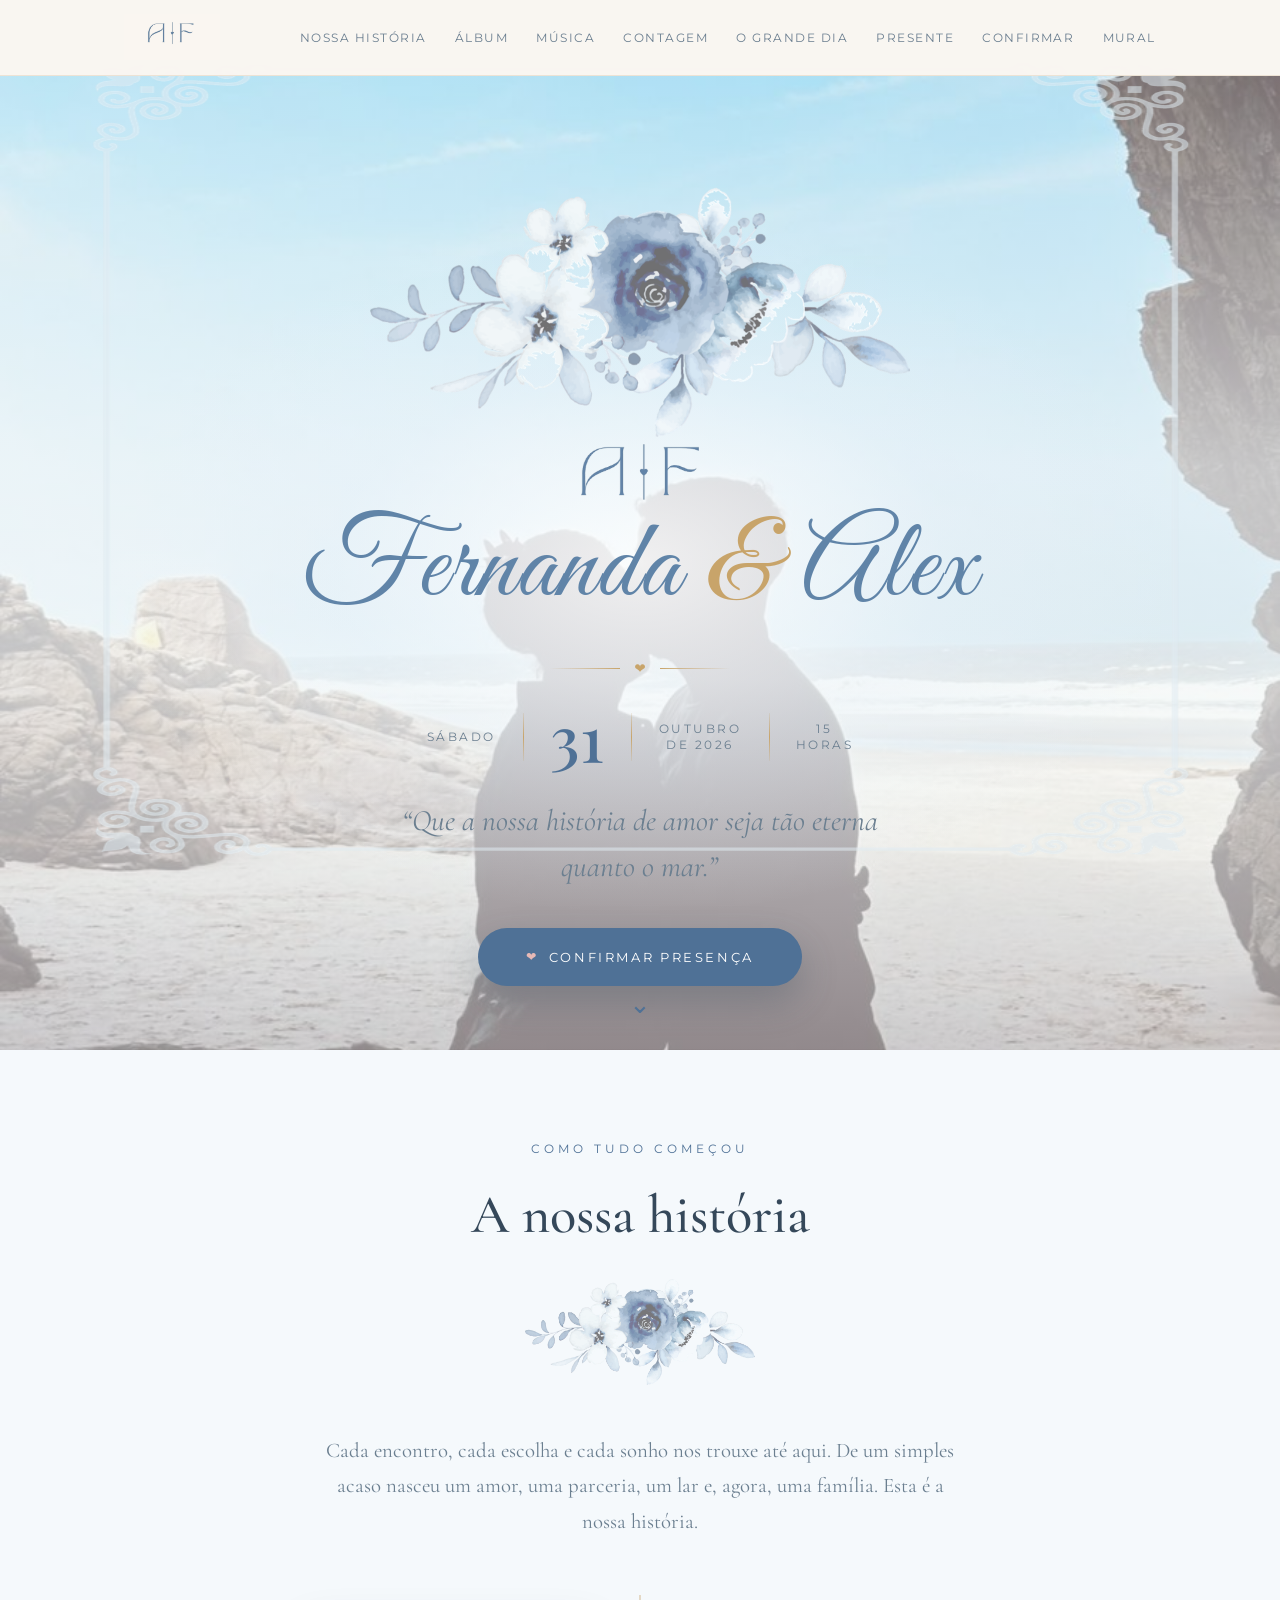
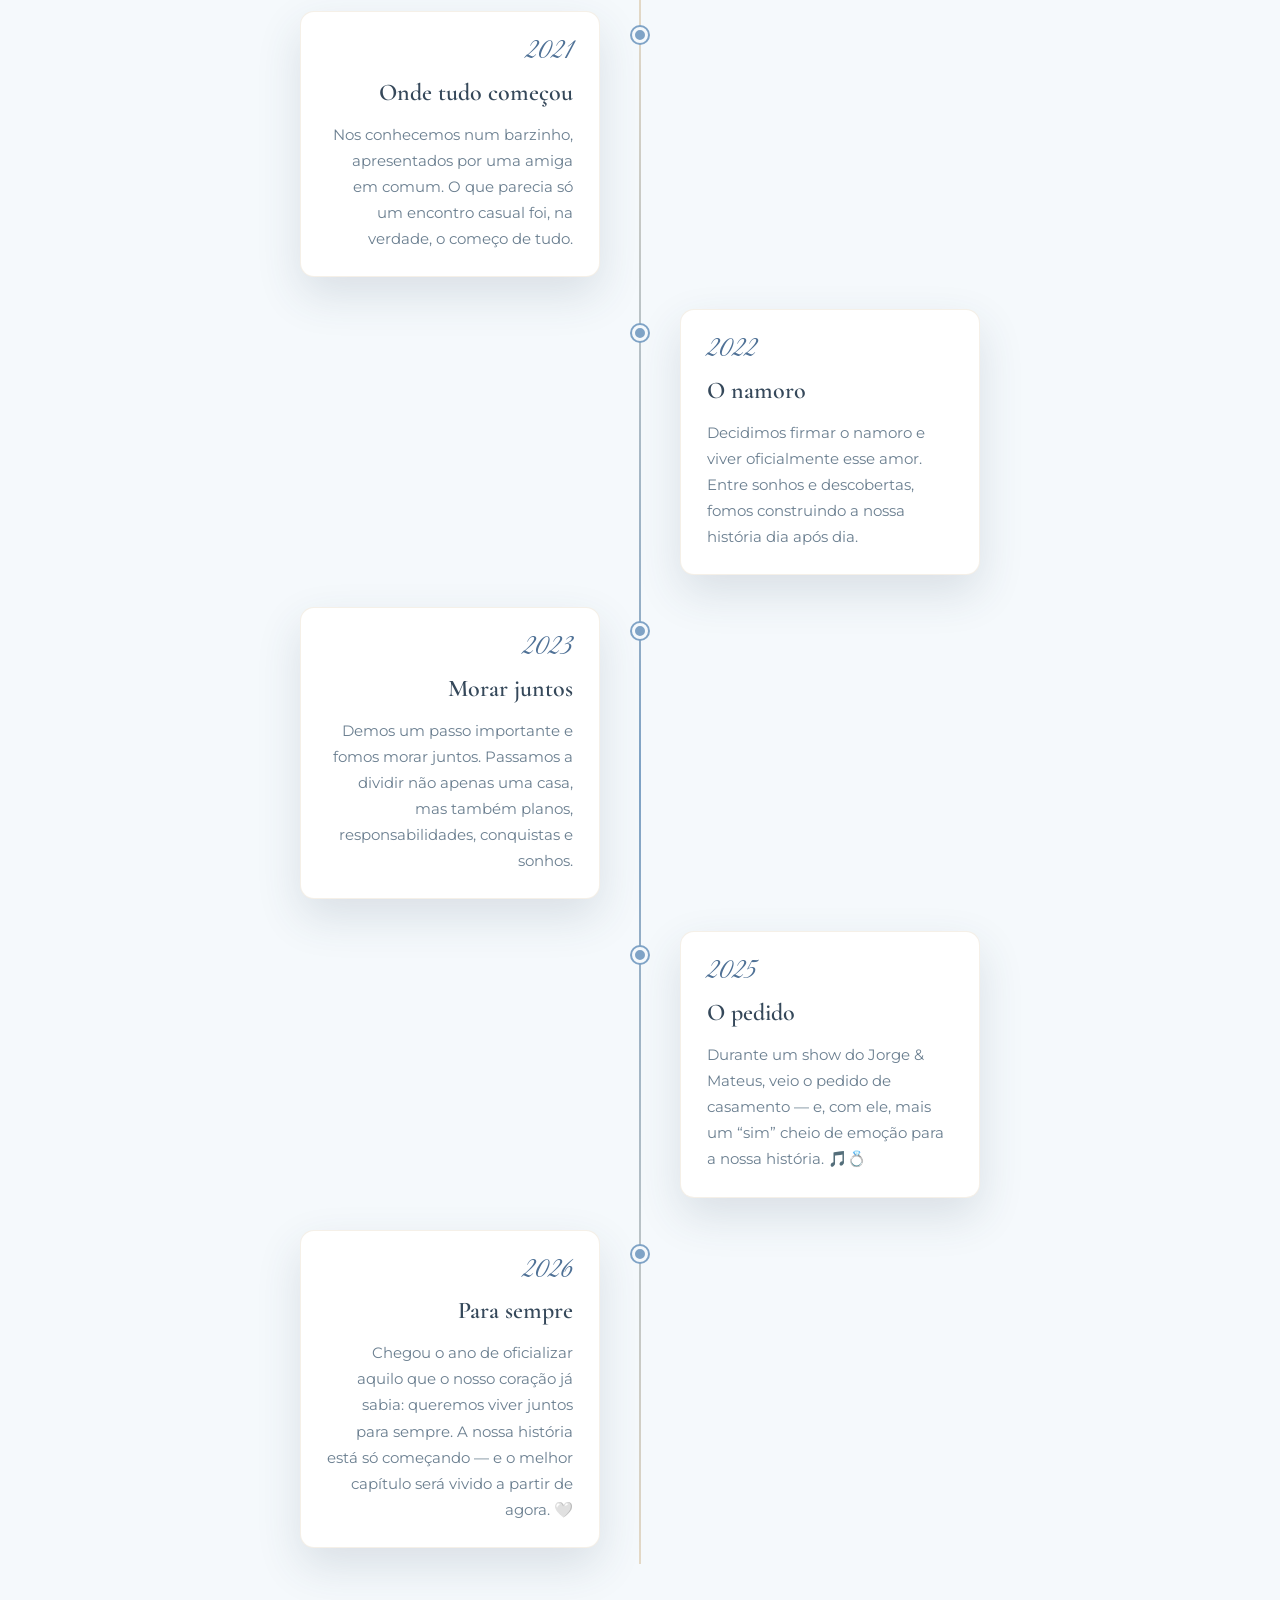
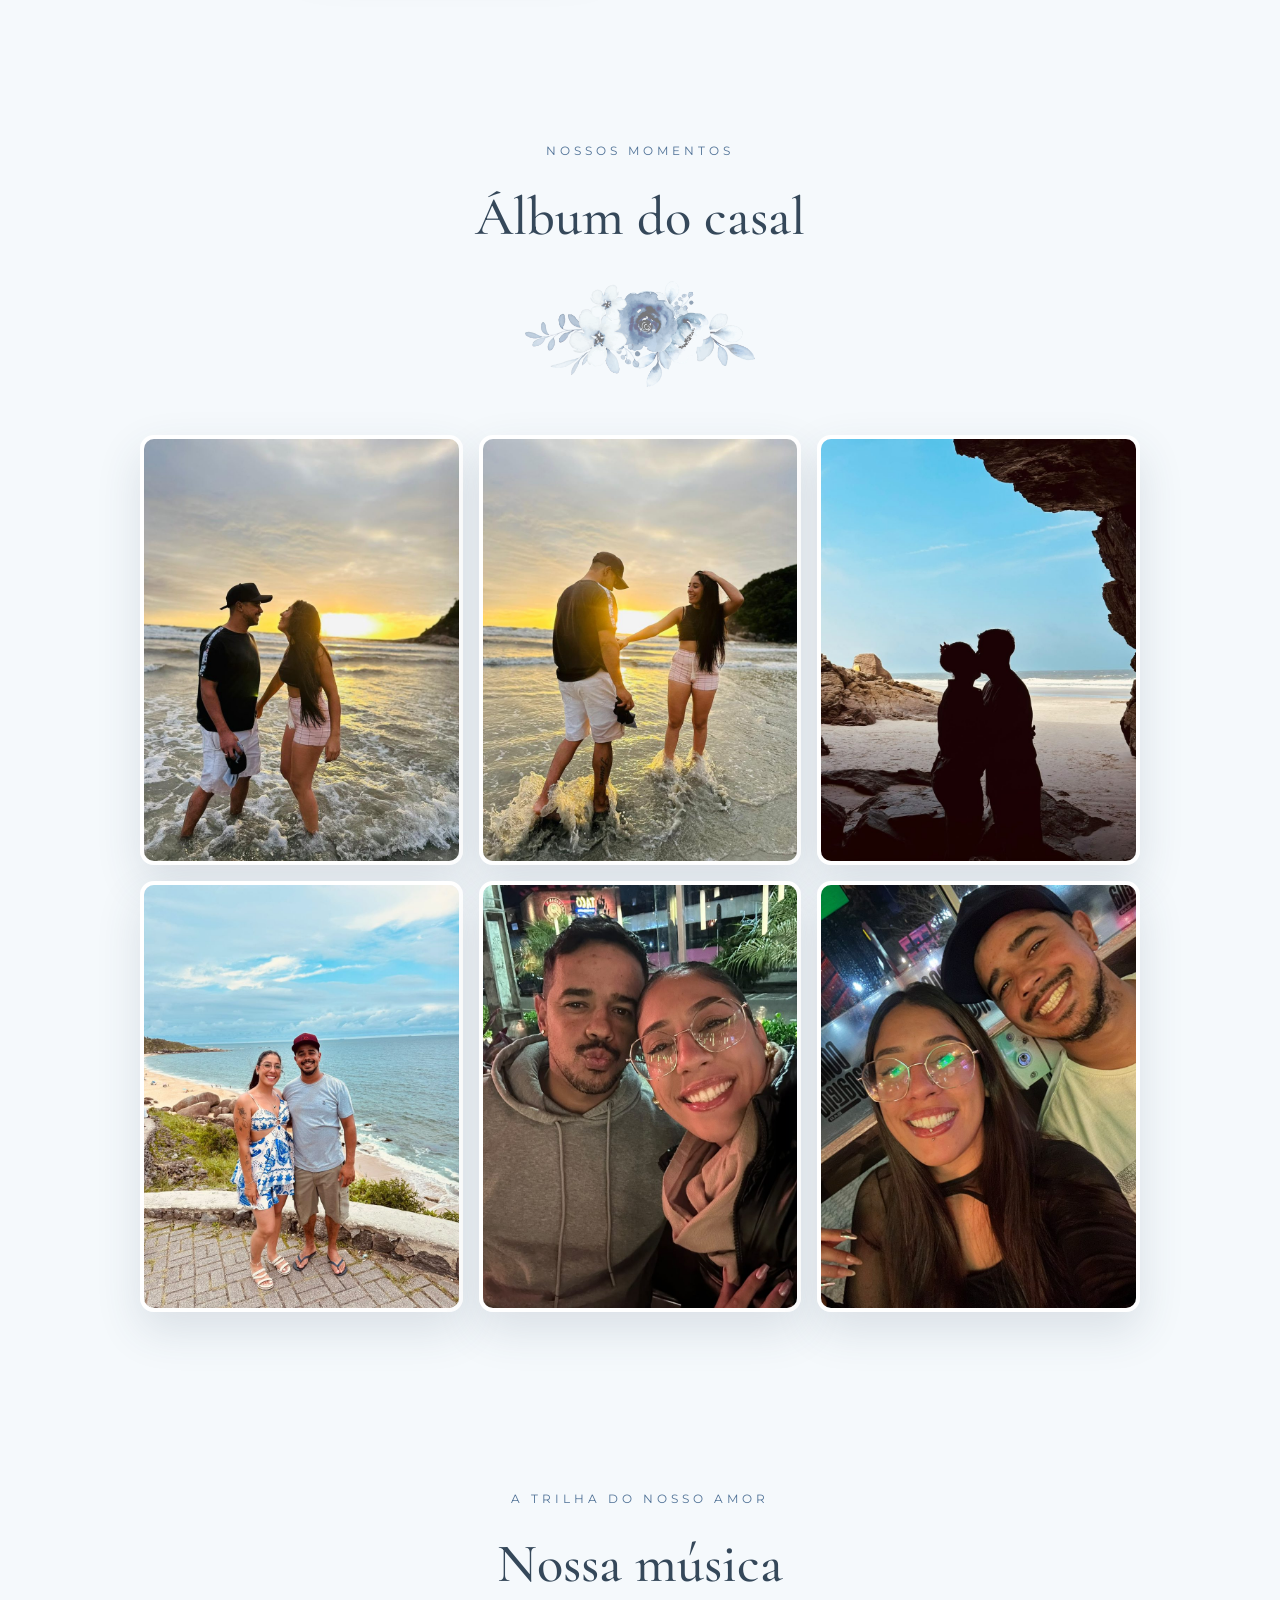
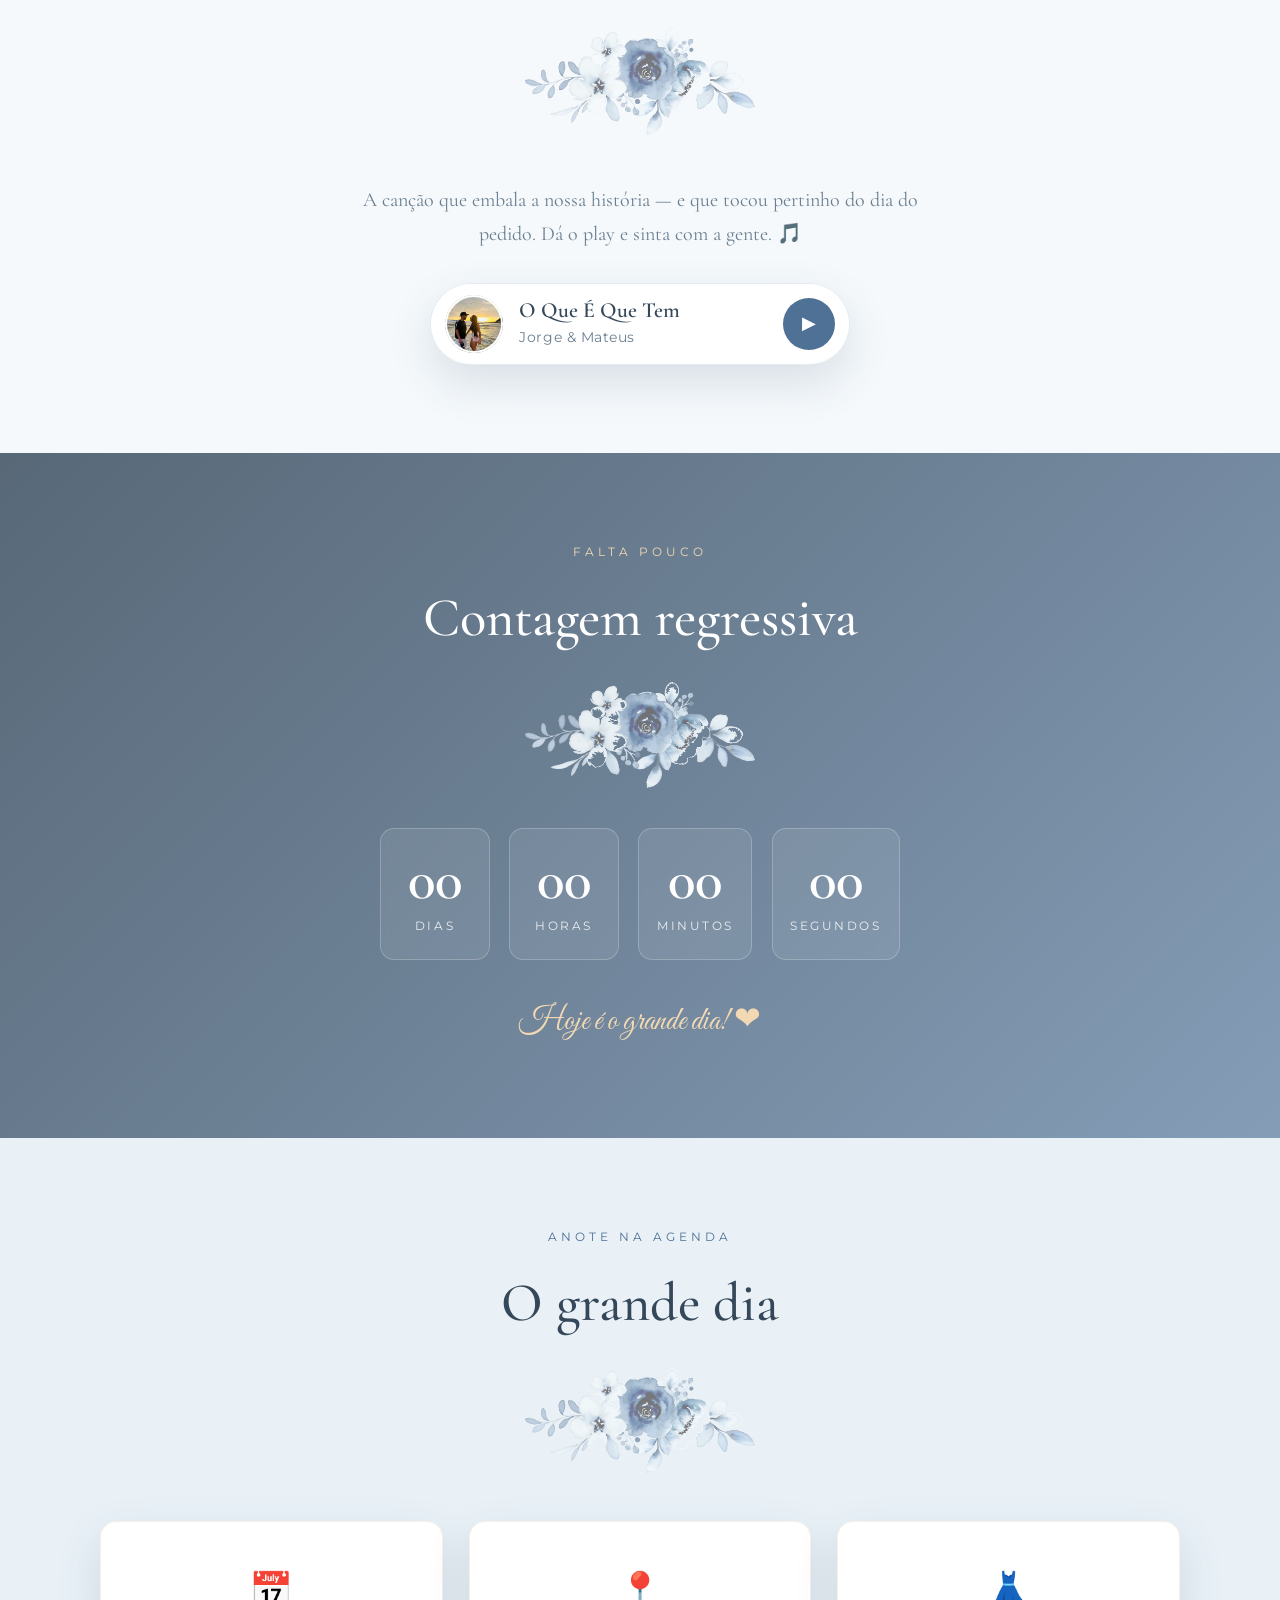
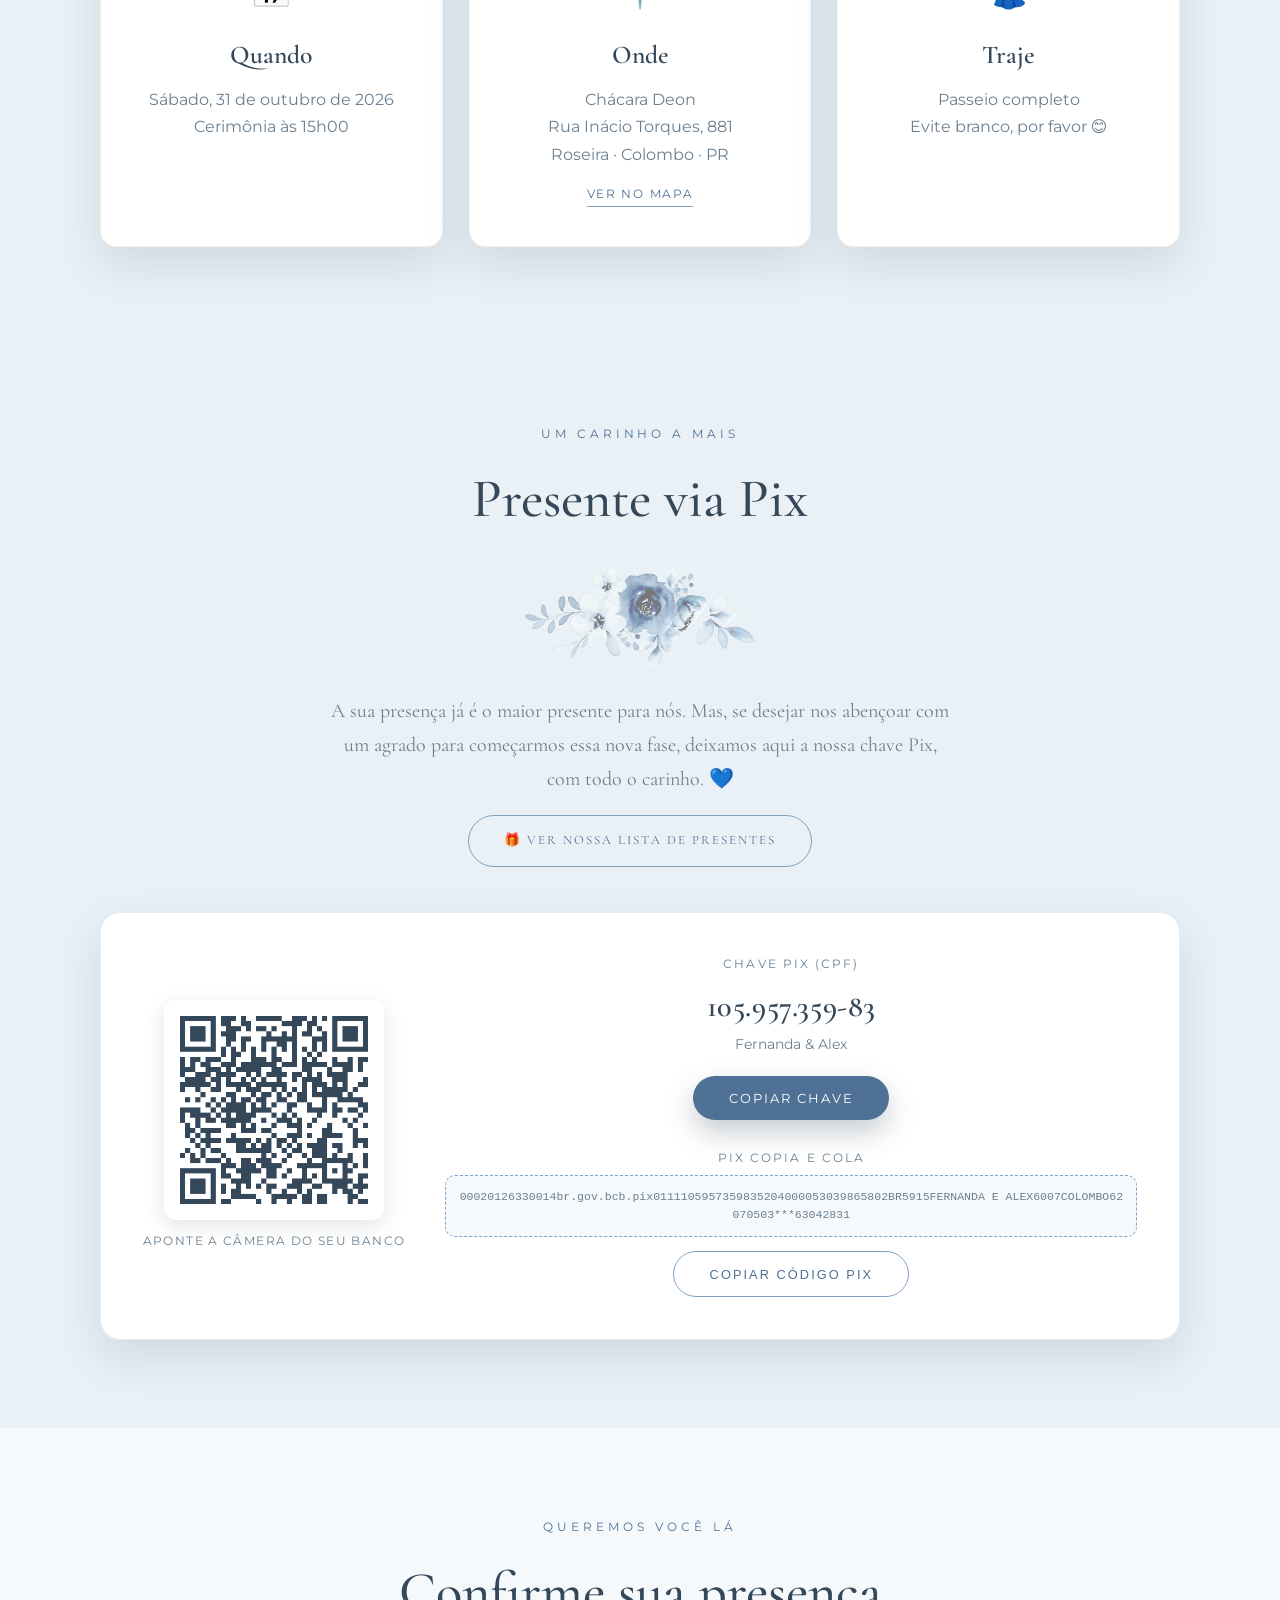
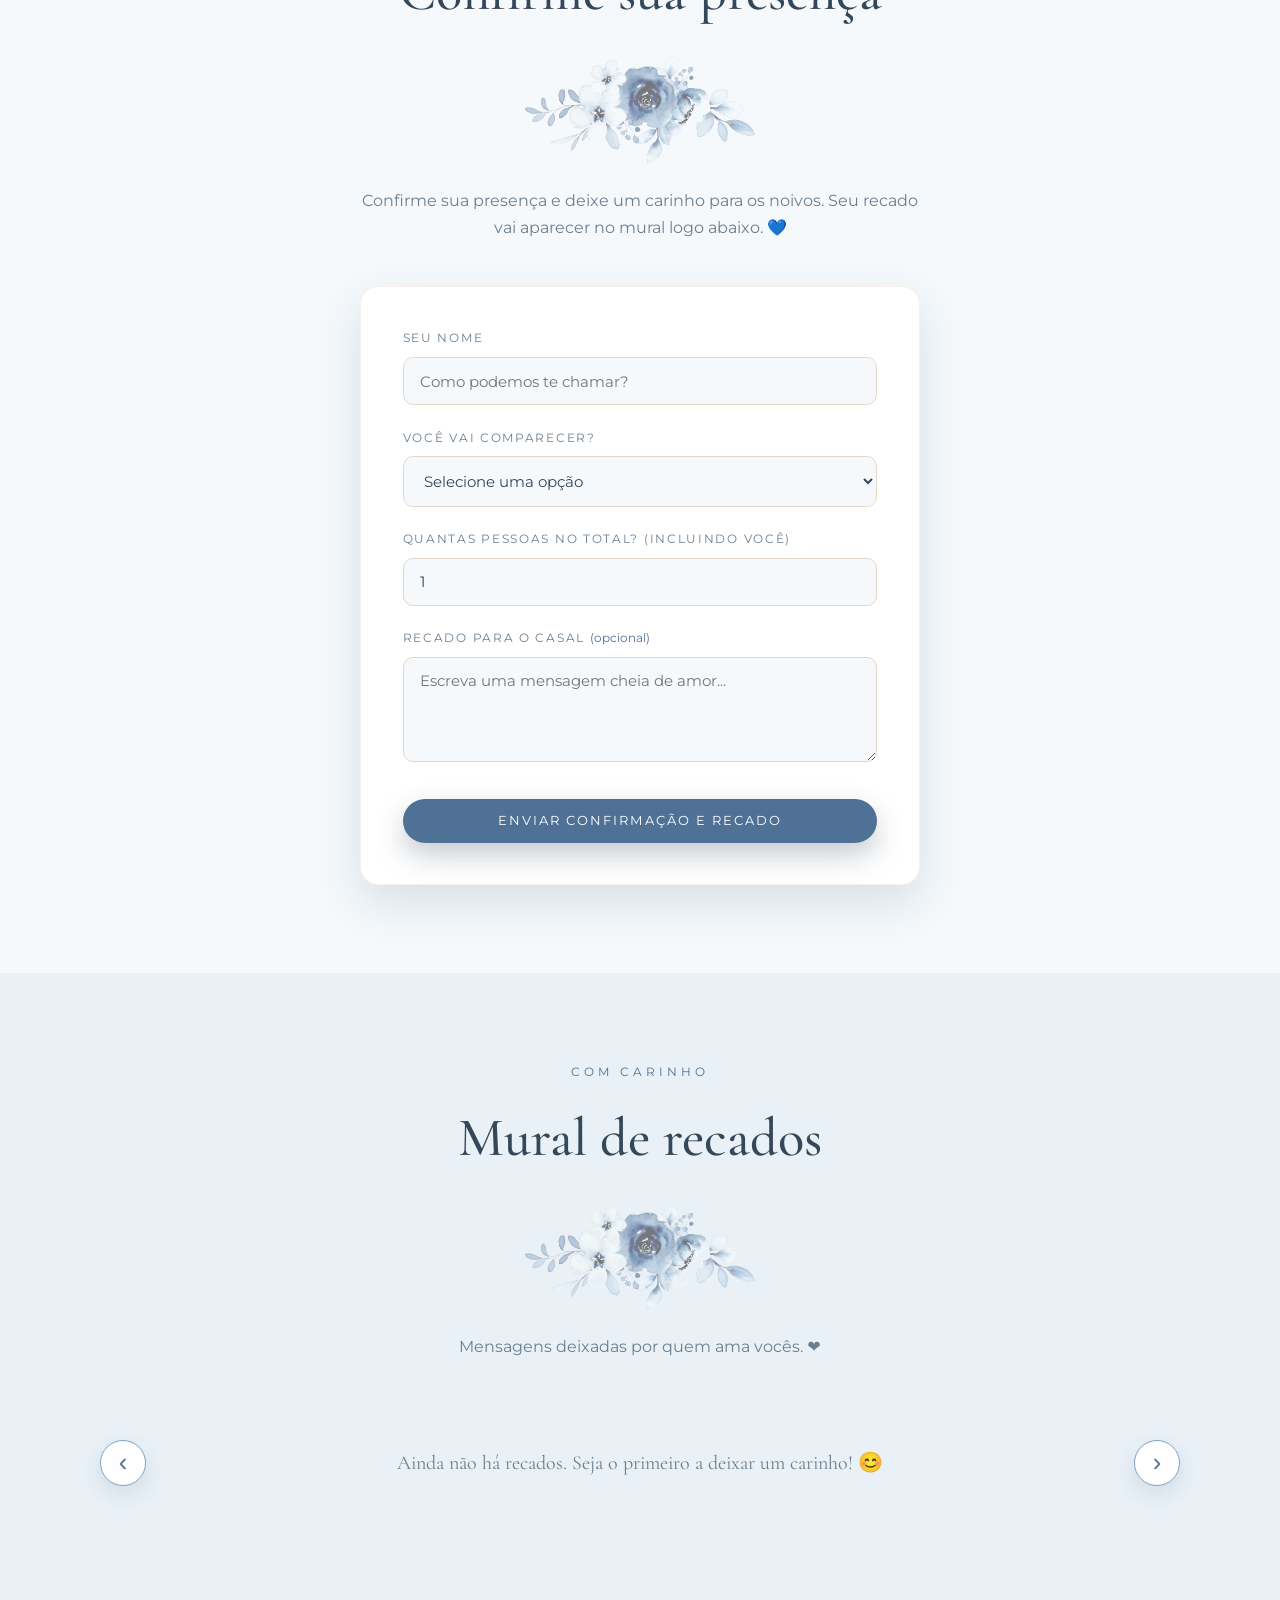
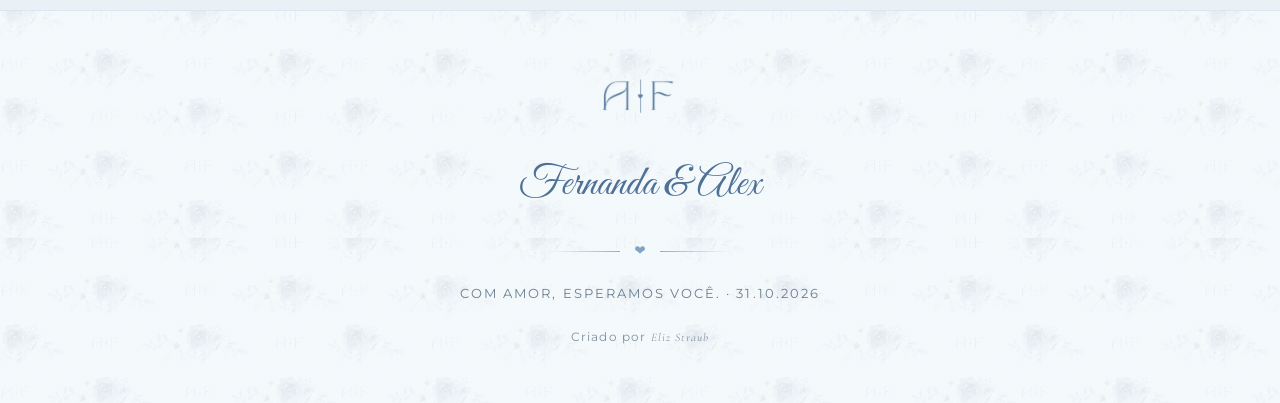
==== index.html @ b56cd558 "Corrige player de musica: YouTube em tamanho real coberto pela capa - Player 1x1 escondido impedia a" ====
<!DOCTYPE html>
<html lang="pt-BR">
<head>
  <meta charset="UTF-8" />
  <meta name="viewport" content="width=device-width, initial-scale=1.0" />
  <title>Fernanda &amp; Alex &middot; Nosso Casamento</title>
  <meta name="description" content="Site do casamento de Fernanda e Alex. História do casal, contagem regressiva e todas as informações para os nossos convidados." />

  <!-- Open Graph (pré-visualização em WhatsApp, Facebook, etc.) -->
  <meta property="og:type" content="website" />
  <meta property="og:site_name" content="Fernanda &amp; Alex" />
  <meta property="og:title" content="Fernanda &amp; Alex · Nosso Casamento" />
  <meta property="og:description" content="Sábado, 31 de outubro de 2026, às 15h. Confirme sua presença e deixe seu recado!" />
  <meta property="og:image" content="https://casamentos-com.vercel.app/og-image.jpg" />
  <meta property="og:image:width" content="1200" />
  <meta property="og:image:height" content="630" />
  <meta property="og:url" content="https://casamentos-com.vercel.app/" />
  <meta property="og:locale" content="pt_BR" />
  <meta name="twitter:card" content="summary_large_image" />
  <meta name="twitter:title" content="Fernanda &amp; Alex · Nosso Casamento" />
  <meta name="twitter:description" content="Sábado, 31 de outubro de 2026, às 15h. Confirme sua presença e deixe seu recado!" />
  <meta name="twitter:image" content="https://casamentos-com.vercel.app/og-image.jpg" />

  <link rel="preconnect" href="https://fonts.googleapis.com" />
  <link rel="preconnect" href="https://fonts.gstatic.com" crossorigin />
  <link href="https://fonts.googleapis.com/css2?family=Cormorant+Garamond:ital,wght@0,400;0,500;0,600;1,400&family=Playfair+Display:ital,wght@0,400;0,500;0,600;1,400;1,500&family=Great+Vibes&family=Montserrat:wght@300;400;500;600&display=swap" rel="stylesheet" />
  <link rel="stylesheet" href="styles.css" />
</head>
<body>

  <div class="page-frame" aria-hidden="true"></div>

  <!-- ===== NAV ===== -->
  <header class="nav" id="topo">
    <div class="nav__inner">
      <a href="#topo" class="nav__brand" aria-label="Início">
        <img src="Convite para casamento aquarelado e elegante azul (1).jpg" alt="Monograma A &amp; F" class="nav__monogram" />
      </a>
      <button class="nav__toggle" id="nav-toggle" aria-label="Abrir menu" aria-expanded="false" aria-controls="nav-links">
        <span class="nav__toggle-text">Menu</span>
        <span class="nav__toggle-icon" aria-hidden="true"></span>
      </button>
      <nav class="nav__links" id="nav-links" aria-label="Navegação principal">
        <a href="#historia">Nossa História</a>
        <a href="#galeria">Álbum</a>
        <a href="#musica">Música</a>
        <a href="#contagem">Contagem</a>
        <a href="#detalhes">O Grande Dia</a>
        <a href="#presente">Presente</a>
        <a href="#recado">Confirmar</a>
        <a href="#mural">Mural</a>
      </nav>
    </div>
  </header>

  <!-- ===== HERO ===== -->
  <section class="hero">
    <img src="ornamento-floral.png" alt="" class="hero__floral-bg" aria-hidden="true" />
    <div class="hero__content">
      <img src="monograma-af.png" alt="Monograma A &amp; F" class="hero__monogram" />
      <h1 class="hero__names">Fernanda <span class="amp">&amp;</span> Alex</h1>

      <div class="hero__divider" aria-hidden="true">
        <span></span>&#10084;<span></span>
      </div>

      <div class="hero__date">
        <div class="hero__date-col">
          <span class="hero__date-label">Sábado</span>
        </div>
        <div class="hero__date-col">
          <span class="hero__date-day">31</span>
        </div>
        <div class="hero__date-col">
          <span class="hero__date-label">Outubro<br />de 2026</span>
        </div>
        <div class="hero__date-col">
          <span class="hero__date-label">15<br />horas</span>
        </div>
      </div>

      <p class="hero__quote">&ldquo;Que a nossa história de amor seja tão eterna quanto o mar.&rdquo;</p>

      <a href="#recado" class="btn btn--dark btn--heart">
        <span class="btn__heart" aria-hidden="true">&#10084;</span> Confirmar presença
      </a>
    </div>
    <a href="#historia" class="hero__scroll" aria-label="Rolar para baixo">&#8964;</a>
  </section>

  <!-- ===== HISTÓRIA ===== -->
  <section class="section story" id="historia">
    <div class="section__head">
      <p class="eyebrow">Como tudo começou</p>
      <h2 class="section__title">A nossa história</h2>
      <img src="ornamento-floral.png" alt="" class="ornament" />
    </div>

    <div class="story__intro">
      <p>
        Cada encontro, cada escolha e cada sonho nos trouxe até aqui. De um simples acaso
        nasceu um amor, uma parceria, um lar e, agora, uma família. Esta é a nossa história.
      </p>
    </div>

    <div class="timeline">
      <div class="timeline__item">
        <div class="timeline__dot" aria-hidden="true"></div>
        <div class="timeline__card">
          <span class="timeline__year">2021</span>
          <h3>Onde tudo começou</h3>
          <p>
            Nos conhecemos num barzinho, apresentados por uma amiga em comum. O que parecia
            só um encontro casual foi, na verdade, o começo de tudo.
          </p>
        </div>
      </div>

      <div class="timeline__item">
        <div class="timeline__dot" aria-hidden="true"></div>
        <div class="timeline__card">
          <span class="timeline__year">2022</span>
          <h3>O namoro</h3>
          <p>
            Decidimos firmar o namoro e viver oficialmente esse amor. Entre sonhos e
            descobertas, fomos construindo a nossa história dia após dia.
          </p>
        </div>
      </div>

      <div class="timeline__item">
        <div class="timeline__dot" aria-hidden="true"></div>
        <div class="timeline__card">
          <span class="timeline__year">2023</span>
          <h3>Morar juntos</h3>
          <p>
            Demos um passo importante e fomos morar juntos. Passamos a dividir não apenas uma
            casa, mas também planos, responsabilidades, conquistas e sonhos.
          </p>
        </div>
      </div>

      <div class="timeline__item">
        <div class="timeline__dot" aria-hidden="true"></div>
        <div class="timeline__card">
          <span class="timeline__year">2025</span>
          <h3>O pedido</h3>
          <p>
            Durante um show do Jorge &amp; Mateus, veio o pedido de casamento &mdash; e, com
            ele, mais um &ldquo;sim&rdquo; cheio de emoção para a nossa história. &#127925;&#128141;
          </p>
        </div>
      </div>

      <div class="timeline__item">
        <div class="timeline__dot" aria-hidden="true"></div>
        <div class="timeline__card">
          <span class="timeline__year">2026</span>
          <h3>Para sempre</h3>
          <p>
            Chegou o ano de oficializar aquilo que o nosso coração já sabia: queremos viver
            juntos para sempre. A nossa história está só começando &mdash; e o melhor
            capítulo será vivido a partir de agora. &#129293;
          </p>
        </div>
      </div>
    </div>
  </section>

  <!-- ===== GALERIA DO CASAL ===== -->
  <section class="section galeria" id="galeria">
    <div class="section__head">
      <p class="eyebrow">Nossos momentos</p>
      <h2 class="section__title">Álbum do casal</h2>
      <img src="ornamento-floral.png" alt="" class="ornament" />
    </div>
    <div class="galeria__grid">
      <button class="galeria__item" type="button"><img src="foto-1.jpg" alt="Fernanda e Alex na praia" loading="lazy" /></button>
      <button class="galeria__item" type="button"><img src="foto-2.jpg" alt="Fernanda e Alex de mãos dadas" loading="lazy" /></button>
      <button class="galeria__item" type="button"><img src="foto-3.jpg" alt="Fernanda e Alex ao pôr do sol" loading="lazy" /></button>
      <button class="galeria__item" type="button"><img src="foto-4.jpg" alt="Fernanda e Alex" loading="lazy" /></button>
      <button class="galeria__item" type="button"><img src="foto-5.jpg" alt="Fernanda e Alex" loading="lazy" /></button>
      <button class="galeria__item" type="button"><img src="foto-6.jpg" alt="Fernanda e Alex" loading="lazy" /></button>
    </div>
  </section>

  <!-- ===== NOSSA MÚSICA ===== -->
  <section class="section musica" id="musica">
    <div class="section__head">
      <p class="eyebrow">A trilha do nosso amor</p>
      <h2 class="section__title">Nossa música</h2>
      <img src="ornamento-floral.png" alt="" class="ornament" />
    </div>
    <p class="musica__intro">A canção que embala a nossa história &mdash; e que tocou pertinho do dia do pedido. Dá o play e sinta com a gente. &#127925;</p>
    <div class="player">
      <div class="player__yt" aria-hidden="true"><div id="yt-audio"></div></div>
      <div class="player__face">
        <span class="player__cover" aria-hidden="true"></span>
        <div class="player__info">
          <span class="player__song">O Que É Que Tem</span>
          <span class="player__artist">Jorge &amp; Mateus</span>
        </div>
        <button class="player__btn" id="player-btn" type="button" aria-label="Tocar música">&#9654;</button>
      </div>
    </div>
  </section>

  <!-- ===== CONTAGEM REGRESSIVA ===== -->
  <section class="section countdown" id="contagem">
    <div class="countdown__inner">
      <p class="eyebrow eyebrow--light">Falta pouco</p>
      <h2 class="section__title section__title--light">Contagem regressiva</h2>
      <img src="ornamento-floral.png" alt="" class="ornament" />
      <div class="countdown__grid" id="countdown" role="timer" aria-live="polite">
        <div class="countdown__box"><span class="countdown__num" id="cd-days">00</span><span class="countdown__label">Dias</span></div>
        <div class="countdown__box"><span class="countdown__num" id="cd-hours">00</span><span class="countdown__label">Horas</span></div>
        <div class="countdown__box"><span class="countdown__num" id="cd-mins">00</span><span class="countdown__label">Minutos</span></div>
        <div class="countdown__box"><span class="countdown__num" id="cd-secs">00</span><span class="countdown__label">Segundos</span></div>
      </div>
      <p class="countdown__msg" id="countdown-msg">para dizermos &ldquo;sim&rdquo;</p>
    </div>
  </section>

  <!-- ===== DETALHES DO GRANDE DIA ===== -->
  <section class="section details" id="detalhes">
    <div class="section__head">
      <p class="eyebrow">Anote na agenda</p>
      <h2 class="section__title">O grande dia</h2>
      <img src="ornamento-floral.png" alt="" class="ornament" />
    </div>
    <div class="details__grid">
      <div class="detail-card">
        <div class="detail-card__icon" aria-hidden="true">&#128197;</div>
        <h3>Quando</h3>
        <p>Sábado, 31 de outubro de 2026<br />Cerimônia às 15h00</p>
      </div>
      <div class="detail-card">
        <div class="detail-card__icon" aria-hidden="true">&#128205;</div>
        <h3>Onde</h3>
        <p>Chácara Deon<br />Rua Inácio Torques, 881<br />Roseira &middot; Colombo &middot; PR</p>
        <a class="detail-card__link" href="https://www.google.com/maps/search/?api=1&amp;query=Chácara+Deon+Rua+Inácio+Torques+881+Roseira+Colombo+PR" target="_blank" rel="noopener">Ver no mapa</a>
      </div>
      <div class="detail-card">
        <div class="detail-card__icon" aria-hidden="true">&#128087;</div>
        <h3>Traje</h3>
        <p>Passeio completo<br />Evite branco, por favor &#128522;</p>
      </div>
    </div>
  </section>

  <!-- ===== PRESENTE VIA PIX ===== -->
  <section class="section gift" id="presente">
    <div class="section__head">
      <p class="eyebrow">Um carinho a mais</p>
      <h2 class="section__title">Presente via Pix</h2>
      <img src="ornamento-floral.png" alt="" class="ornament" />
    </div>
    <div class="gift__intro">
      <p>
        A sua presença já é o maior presente para nós. Mas, se desejar nos abençoar com
        um agrado para começarmos essa nova fase, deixamos aqui a nossa chave Pix, com todo
        o carinho. &#128153;
      </p>
      <p style="margin-top:1.2rem;">
        <a href="presentes.html" class="btn btn--ghost">&#127873; Ver nossa lista de presentes</a>
      </p>
    </div>

    <div class="gift__card">
      <div class="gift__qr" id="pix-qr">
        <img src="pix-qrcode.png" alt="QR Code Pix para presentear Fernanda e Alex" width="220" height="220" />
        <span class="gift__qr-hint">Aponte a câmera do seu banco</span>
      </div>

      <div class="gift__info">
        <span class="gift__label">Chave Pix (CPF)</span>
        <p class="gift__key" id="pix-key" data-key="10595735983">105.957.359-83</p>
        <span class="gift__holder">Fernanda &amp; Alex</span>

        <button type="button" class="btn btn--dark" id="pix-copy-key">Copiar chave</button>

        <div class="gift__copiacola">
          <span class="gift__label">Pix Copia e Cola</span>
          <code class="gift__code" id="pix-brcode">00020126330014br.gov.bcb.pix0111105957359835204000053039865802BR5915FERNANDA E ALEX6007COLOMBO62070503***63042831</code>
          <button type="button" class="btn btn--ghost" id="pix-copy-brcode">Copiar código Pix</button>
        </div>

        <p class="gift__feedback" id="pix-feedback" hidden></p>
      </div>
    </div>
  </section>

  <!-- ===== RECADO / RSVP ===== -->
  <section class="section rsvp" id="recado">
    <div class="section__head">
      <p class="eyebrow">Queremos você lá</p>
      <h2 class="section__title">Confirme sua presença</h2>
      <img src="ornamento-floral.png" alt="" class="ornament" />
    </div>
    <div class="rsvp__intro">
      <p>Confirme sua presença e deixe um carinho para os noivos. Seu recado vai aparecer no mural logo abaixo. &#128153;</p>
    </div>

    <form class="rsvp__form" id="rsvp-form" novalidate>
      <div class="field">
        <label for="nome">Seu nome</label>
        <input type="text" id="nome" name="nome" placeholder="Como podemos te chamar?" required />
      </div>
      <div class="field">
        <label for="presenca">Você vai comparecer?</label>
        <select id="presenca" name="presenca" required>
          <option value="" disabled selected>Selecione uma opção</option>
          <option value="sim">Com certeza estarei lá! &#127881;</option>
          <option value="talvez">Ainda não sei</option>
          <option value="nao">Infelizmente não poderei ir</option>
        </select>
      </div>
      <div class="field">
        <label for="acompanhantes">Quantas pessoas no total? (incluindo você)</label>
        <input type="number" id="acompanhantes" name="acompanhantes" min="1" max="20" value="1" />
      </div>
      <div class="field">
        <label for="mensagem">Recado para o casal <span class="field__hint">(opcional)</span></label>
        <textarea id="mensagem" name="mensagem" rows="4" placeholder="Escreva uma mensagem cheia de amor..."></textarea>
      </div>
      <button type="submit" class="btn btn--dark">Enviar confirmação e recado</button>
      <p class="rsvp__feedback" id="rsvp-feedback" hidden></p>
    </form>
  </section>

  <!-- ===== MURAL DE RECADOS ===== -->
  <section class="section mural" id="mural">
    <div class="section__head">
      <p class="eyebrow">Com carinho</p>
      <h2 class="section__title">Mural de recados</h2>
      <img src="ornamento-floral.png" alt="" class="ornament" />
    </div>
    <div class="rsvp__intro">
      <p>Mensagens deixadas por quem ama vocês. &#10084;</p>
    </div>

    <div class="mural__carousel">
      <button type="button" class="mural__arrow mural__arrow--prev" id="mural-prev" aria-label="Recado anterior">&#8249;</button>
      <div class="mural__track" id="mural-grid" aria-live="polite">
        <p class="mural__empty">Ainda não há recados. Seja o primeiro a deixar um carinho! &#128522;</p>
      </div>
      <button type="button" class="mural__arrow mural__arrow--next" id="mural-next" aria-label="Próximo recado">&#8250;</button>
    </div>
  </section>

  <!-- ===== FOOTER ===== -->
  <footer class="footer">
    <img src="Convite para casamento aquarelado e elegante azul (1).jpg" alt="Monograma A &amp; F" class="footer__monogram" />
    <p class="footer__names">Fernanda &amp; Alex</p>
    <div class="hero__divider hero__divider--dark">
      <span></span>
      <a href="admin.html" class="footer__heart" aria-label="Área dos noivos" title="Área dos noivos">&#10084;</a>
      <span></span>
    </div>
    <p class="footer__note">Com amor, esperamos você. &middot; 31.10.2026</p>
    <p class="footer__credit">Criado por <span>Eliz Straub</span></p>
  </footer>

  <!-- Visualizador de fotos -->
  <div class="lightbox" id="lightbox" aria-hidden="true">
    <button class="lightbox__btn lightbox__close" id="lb-close" aria-label="Fechar">&times;</button>
    <button class="lightbox__btn lightbox__nav lightbox__prev" id="lb-prev" aria-label="Anterior">&#8249;</button>
    <img id="lb-img" src="" alt="Foto do casal" />
    <button class="lightbox__btn lightbox__nav lightbox__next" id="lb-next" aria-label="Próxima">&#8250;</button>
  </div>

  <script src="script.js"></script>
  <script type="module" src="recados.js"></script>
</body>
</html>
---- styles.css ----
/* ===== Variáveis & Reset ===== */
:root {
  --ivory: #f5f9fc;
  --cream: #e9f1f7;
  --sand: #e4d9c6;
  --ink: #35485a;
  --muted: #6b7f90;
  --gold: #7fa3c6;      /* azul aquarela (acento) */
  --gold-dark: #4f7196; /* azul profundo */
  --rose: #6f93b8;
  --white: #ffffff;
  --ivory-warm: #f7f2ea;
  --gold-accent: #c2a878;
  --champagne: #c8a46a;
  --logo-blue: #6084a8;
  --shadow: 0 18px 45px rgba(53, 72, 90, 0.14);
  --display: "Playfair Display", "Cormorant Garamond", Georgia, serif;
  --serif: "Cormorant Garamond", Georgia, serif;
  --script: "Great Vibes", cursive;
  --sans: "Montserrat", system-ui, sans-serif;
}

* { margin: 0; padding: 0; box-sizing: border-box; }

html { scroll-behavior: smooth; }

body {
  font-family: var(--sans);
  color: var(--ink);
  background: var(--ivory);
  line-height: 1.7;
  -webkit-font-smoothing: antialiased;
}

img { max-width: 100%; display: block; }

/* ===== Navbar ===== */
.nav {
  position: sticky;
  top: 0;
  z-index: 50;
  background: rgba(250, 246, 240, 0.9);
  backdrop-filter: blur(10px);
  border-bottom: 1px solid rgba(184, 146, 90, 0.18);
}
.nav__inner {
  max-width: 1080px;
  margin: 0 auto;
  padding: 0.9rem 1.5rem;
  display: flex;
  align-items: center;
  justify-content: space-between;
  gap: 1rem;
}
.nav__brand {
  font-family: var(--script);
  font-size: 1.9rem;
  color: var(--gold-dark);
  text-decoration: none;
  line-height: 1;
}
.nav__brand span { color: var(--rose); }
.nav__monogram { height: 46px; width: auto; display: block; mix-blend-mode: multiply; }
.nav__links { display: flex; gap: 1.75rem; flex-wrap: wrap; }
.nav__links a {
  font-size: 0.78rem;
  letter-spacing: 0.12em;
  text-transform: uppercase;
  color: var(--muted);
  text-decoration: none;
  transition: color 0.25s;
}
.nav__links a:hover { color: var(--gold-dark); }
.nav__toggle {
  display: none;
  align-items: center;
  gap: 0.55rem;
  background: transparent;
  border: 1px solid var(--gold);
  border-radius: 999px;
  padding: 0.5rem 1.1rem;
  cursor: pointer;
  font-family: var(--sans);
  font-size: 0.72rem;
  letter-spacing: 0.16em;
  text-transform: uppercase;
  color: var(--gold-dark);
}
.nav__toggle-icon {
  width: 8px;
  height: 8px;
  border-right: 1.5px solid currentColor;
  border-bottom: 1.5px solid currentColor;
  transform: rotate(45deg);
  margin-top: -4px;
  transition: transform 0.25s;
}
.nav__toggle[aria-expanded="true"] .nav__toggle-icon { transform: rotate(-135deg); margin-top: 3px; }

@media (max-width: 820px) {
  .nav__inner { position: relative; }
  .nav__toggle { display: inline-flex; }
  .nav__links {
    position: absolute;
    top: calc(100% + 6px);
    right: 0;
    left: auto;
    min-width: 220px;
    flex-direction: column;
    gap: 0;
    background: var(--white);
    border: 1px solid rgba(127, 163, 198, 0.2);
    border-radius: 14px;
    box-shadow: var(--shadow);
    padding: 0.4rem;
    max-height: 0;
    overflow: hidden;
    opacity: 0;
    pointer-events: none;
    transition: max-height 0.3s ease, opacity 0.25s ease;
  }
  .nav__links.open { max-height: 460px; opacity: 1; pointer-events: auto; }
  .nav__links a {
    padding: 0.85rem 1rem;
    border-bottom: 1px solid #eef2f5;
    border-radius: 8px;
  }
  .nav__links a:last-child { border-bottom: none; }
}

/* ===== Hero ===== */
.hero {
  position: relative;
  min-height: 100vh;
  display: flex;
  flex-direction: column;
  align-items: center;
  justify-content: center;
  text-align: center;
  color: var(--ink);
  background-color: var(--ivory);
  background-image:
    linear-gradient(180deg,
      rgba(244, 249, 252, 0.45) 0%,
      rgba(244, 249, 252, 0.78) 40%,
      rgba(244, 249, 252, 0.78) 62%,
      rgba(244, 249, 252, 0.55) 100%),
    url("foto-3.jpg");
  background-size: cover;
  background-position: center;
  background-repeat: no-repeat;
  overflow: hidden;
  padding: 7rem 1.5rem 4rem;
}
/* Névoa suave (aquarela) atrás da composição central */
.hero::before {
  content: "";
  position: absolute;
  top: 50%;
  left: 50%;
  transform: translate(-50%, -50%);
  width: min(1100px, 96vw);
  height: min(760px, 78vh);
  background: radial-gradient(closest-side, rgba(255, 255, 255, 0.75) 0%, rgba(234, 243, 251, 0.35) 55%, rgba(234, 243, 251, 0) 100%);
  z-index: 0;
  pointer-events: none;
}
/* Floral em cima, acima das escritas */
.hero__floral-bg {
  position: relative;
  width: min(540px, 82vw);
  height: auto;
  margin: 0 auto 0.4rem;
  z-index: 2;
  pointer-events: none;
  user-select: none;
  animation: fadeIn 1.8s ease both;
}
.hero__overlay { display: none; }
.hero__content {
  position: relative;
  z-index: 2;
  padding: 0 1.5rem;
  animation: fadeUp 1.1s ease both;
}
.hero__monogram {
  width: clamp(84px, 11vw, 118px);
  height: auto;
  margin: 0 auto 0.6rem;
  display: block;
}
.hero__kicker {
  font-size: 0.85rem;
  letter-spacing: 0.4em;
  text-transform: uppercase;
  margin-bottom: 1rem;
  color: var(--gold-dark);
}
.hero__names {
  font-family: var(--script);
  font-weight: 400;
  font-size: clamp(3.4rem, 12vw, 7rem);
  line-height: 1.1;
  letter-spacing: 0.01em;
  color: var(--logo-blue);
  white-space: nowrap;
}
.hero__names .amp {
  font-family: var(--script);
  color: var(--champagne);
  font-weight: 400;
  font-size: 1em;
  padding: 0 0.05em;
}
/* Divisória decorativa com coração */
.hero__divider {
  display: flex;
  align-items: center;
  justify-content: center;
  gap: 0.9rem;
  margin: 1.5rem 0 1.6rem;
  color: var(--champagne);
  font-size: 0.85rem;
}
.hero__divider span {
  display: block;
  width: 70px;
  height: 1px;
  background: linear-gradient(90deg, rgba(200, 164, 106, 0), var(--champagne));
}
.hero__divider span:last-child { background: linear-gradient(90deg, var(--champagne), rgba(200, 164, 106, 0)); }
.hero__date {
  display: inline-flex;
  align-items: center;
  justify-content: center;
  margin: 0 auto 1.8rem;
  color: var(--ink);
}
.hero__date-col {
  display: flex;
  flex-direction: column;
  align-items: center;
  justify-content: center;
  gap: 0.2rem;
  position: relative;
  padding: 0 clamp(0.9rem, 2.5vw, 1.7rem);
  min-height: 60px;
}
.hero__date-col + .hero__date-col::before {
  content: "";
  position: absolute;
  left: 0;
  top: 50%;
  transform: translateY(-50%);
  width: 1px;
  height: 48px;
  background: linear-gradient(rgba(200, 164, 106, 0.15), var(--champagne), rgba(200, 164, 106, 0.15));
}
.hero__date-label {
  font-family: var(--sans);
  font-size: 0.72rem;
  letter-spacing: 0.22em;
  text-transform: uppercase;
  color: var(--muted);
  line-height: 1.4;
}
.hero__date-day {
  font-family: var(--display);
  font-size: clamp(2.8rem, 7vw, 4rem);
  font-weight: 500;
  line-height: 1;
  color: var(--gold-dark);
}
.hero__quote {
  font-family: var(--serif);
  font-style: italic;
  font-size: clamp(1.35rem, 3vw, 1.85rem);
  color: var(--muted);
  max-width: 540px;
  margin: 0 auto 2.4rem;
  line-height: 1.55;
  text-align: center;
}

.hero__divider--dark { color: var(--gold); }

.hero__scroll {
  position: absolute;
  bottom: 1.5rem;
  left: 50%;
  transform: translateX(-50%);
  color: var(--gold-dark);
  font-size: 1.6rem;
  text-decoration: none;
  z-index: 2;
  animation: bounce 2s infinite;
}

/* ===== Botões ===== */
.btn {
  display: inline-block;
  font-size: 0.8rem;
  letter-spacing: 0.16em;
  text-transform: uppercase;
  padding: 0.9rem 2.2rem;
  border-radius: 999px;
  text-decoration: none;
  cursor: pointer;
  border: 1px solid transparent;
  transition: all 0.28s ease;
}
.btn--light {
  background: var(--white);
  color: var(--ink);
}
.btn--light:hover { background: transparent; color: var(--white); border-color: var(--white); }
.btn--dark {
  background: var(--gold-dark);
  color: var(--white);
  border: none;
  font-family: var(--sans);
  box-shadow: 0 12px 28px rgba(53, 72, 90, 0.28);
}
.btn--dark:hover { background: var(--ink); box-shadow: 0 16px 34px rgba(53, 72, 90, 0.34); transform: translateY(-2px); }
.btn--heart {
  display: inline-flex;
  align-items: center;
  gap: 0.6rem;
  padding: 1.1rem 3rem;
  font-size: 0.82rem;
  letter-spacing: 0.2em;
  box-shadow: 0 16px 36px rgba(53, 72, 90, 0.3);
}
.btn__heart { color: #e7b9b6; font-size: 0.95em; }
.btn--ghost {
  background: transparent;
  color: var(--gold-dark);
  border: 1px solid var(--gold);
}
.btn--ghost:hover { background: var(--gold-dark); color: var(--white); border-color: var(--gold-dark); }

/* ===== Seções genéricas ===== */
.section {
  max-width: 1080px;
  margin: 0 auto;
  padding: 5.5rem 1.5rem;
}
.section__head { text-align: center; margin-bottom: 3rem; }
.ornament {
  display: block;
  width: clamp(150px, 26vw, 230px);
  height: auto;
  margin: 1.1rem auto 0;
  opacity: 0.95;
  pointer-events: none;
}
.ornament--light { filter: brightness(0) invert(1) opacity(0.85); }
.eyebrow {
  font-size: 0.78rem;
  letter-spacing: 0.32em;
  text-transform: uppercase;
  color: var(--gold-dark);
  margin-bottom: 0.6rem;
}
.eyebrow--light { color: #f2d9b3; }
.section__title {
  font-family: var(--serif);
  font-weight: 500;
  font-size: clamp(2.2rem, 6vw, 3.4rem);
  color: var(--ink);
}
.section__title--light { color: var(--white); }

/* ===== História ===== */
.story__intro {
  max-width: 640px;
  margin: 0 auto 3.5rem;
  text-align: center;
  color: var(--muted);
  font-family: var(--serif);
  font-size: 1.3rem;
}
.timeline {
  position: relative;
  max-width: 760px;
  margin: 0 auto;
}
.timeline::before {
  content: "";
  position: absolute;
  left: 50%;
  top: 0;
  bottom: 0;
  width: 2px;
  background: linear-gradient(var(--sand), var(--gold), var(--sand));
  transform: translateX(-50%);
}
.timeline__item {
  position: relative;
  width: 50%;
  padding: 1rem 2.5rem;
}
.timeline__item:nth-child(odd) { left: 0; text-align: right; }
.timeline__item:nth-child(even) { left: 50%; text-align: left; }
.timeline__dot {
  position: absolute;
  top: 2rem;
  width: 16px;
  height: 16px;
  border-radius: 50%;
  background: var(--gold);
  border: 3px solid var(--ivory);
  box-shadow: 0 0 0 2px var(--gold);
}
.timeline__item:nth-child(odd) .timeline__dot { right: -8px; }
.timeline__item:nth-child(even) .timeline__dot { left: -8px; }
.timeline__card {
  background: var(--white);
  border-radius: 14px;
  padding: 1.5rem 1.6rem;
  box-shadow: var(--shadow);
  border: 1px solid rgba(184, 146, 90, 0.14);
}
.timeline__year {
  font-family: var(--script);
  font-size: 1.9rem;
  color: var(--gold-dark);
  display: block;
  line-height: 1;
  margin-bottom: 0.4rem;
}
.timeline__card h3 {
  font-family: var(--serif);
  font-size: 1.5rem;
  font-weight: 600;
  margin-bottom: 0.5rem;
}
.timeline__card p { color: var(--muted); font-size: 0.96rem; }

/* ===== Contagem regressiva ===== */
.countdown {
  max-width: none;
  text-align: center;
  color: var(--white);
  background:
    linear-gradient(135deg, rgba(53, 72, 90, 0.82), rgba(79, 113, 150, 0.68)),
    url("praia.jpg") center/cover fixed;
}
.countdown__inner { max-width: 1080px; margin: 0 auto; }
.countdown__grid {
  display: flex;
  justify-content: center;
  gap: 1.2rem;
  flex-wrap: wrap;
  margin-top: 2.5rem;
}
.countdown__box {
  background: rgba(255, 255, 255, 0.08);
  border: 1px solid rgba(255, 255, 255, 0.22);
  border-radius: 14px;
  padding: 1.4rem 1.1rem;
  min-width: 110px;
  backdrop-filter: blur(4px);
}
.countdown__num {
  font-family: var(--serif);
  font-size: clamp(2.6rem, 8vw, 3.6rem);
  font-weight: 600;
  display: block;
  line-height: 1;
}
.countdown__label {
  font-size: 0.72rem;
  letter-spacing: 0.22em;
  text-transform: uppercase;
  opacity: 0.85;
  margin-top: 0.5rem;
  display: block;
}
.countdown__msg {
  font-family: var(--script);
  font-size: 2rem;
  color: #f2d9b3;
  margin-top: 2.2rem;
}

/* ===== Detalhes ===== */
.details { background: var(--cream); max-width: none; }
.details .section__head, .details .details__grid { max-width: 1080px; margin-left: auto; margin-right: auto; }
.details__grid {
  display: grid;
  grid-template-columns: repeat(auto-fit, minmax(230px, 1fr));
  gap: 1.6rem;
}
.detail-card {
  background: var(--white);
  border-radius: 16px;
  padding: 2.4rem 1.8rem;
  text-align: center;
  box-shadow: var(--shadow);
  border: 1px solid rgba(184, 146, 90, 0.14);
  transition: transform 0.3s ease;
}
.detail-card:hover { transform: translateY(-6px); }
.detail-card__icon { font-size: 2.2rem; margin-bottom: 0.8rem; }
.detail-card h3 {
  font-family: var(--serif);
  font-size: 1.6rem;
  font-weight: 600;
  margin-bottom: 0.6rem;
}
.detail-card p { color: var(--muted); }
.detail-card__link {
  display: inline-block;
  margin-top: 1rem;
  font-size: 0.75rem;
  letter-spacing: 0.14em;
  text-transform: uppercase;
  color: var(--gold-dark);
  text-decoration: none;
  border-bottom: 1px solid var(--gold);
  padding-bottom: 2px;
}
.detail-card__link:hover { color: var(--ink); }

/* ===== RSVP ===== */
.rsvp__intro {
  max-width: 560px;
  margin: -1.5rem auto 2.8rem;
  text-align: center;
  color: var(--muted);
}
.rsvp__form {
  max-width: 560px;
  margin: 0 auto;
  background: var(--white);
  padding: 2.6rem;
  border-radius: 18px;
  box-shadow: var(--shadow);
  border: 1px solid rgba(184, 146, 90, 0.14);
}
.field { margin-bottom: 1.4rem; text-align: left; }
.field label {
  display: block;
  font-size: 0.76rem;
  letter-spacing: 0.14em;
  text-transform: uppercase;
  color: var(--muted);
  margin-bottom: 0.5rem;
}
.field__hint { text-transform: none; letter-spacing: 0; font-size: 0.72rem; color: var(--gold-dark); }
.field__counter { display: block; text-align: right; font-size: 0.72rem; color: var(--muted); margin-top: 0.3rem; }
.field__counter.ok { color: var(--gold-dark); }
.field input,
.field select,
.field textarea {
  width: 100%;
  padding: 0.85rem 1rem;
  border: 1px solid var(--sand);
  border-radius: 10px;
  background: var(--ivory);
  font-family: var(--sans);
  font-size: 0.95rem;
  color: var(--ink);
  transition: border-color 0.25s, box-shadow 0.25s;
}
.field input:focus,
.field select:focus,
.field textarea:focus {
  outline: none;
  border-color: var(--gold);
  box-shadow: 0 0 0 3px rgba(184, 146, 90, 0.15);
}
.field textarea { resize: vertical; }
.rsvp__form .btn { width: 100%; margin-top: 0.4rem; }
.rsvp__feedback {
  margin-top: 1.2rem;
  text-align: center;
  font-family: var(--serif);
  font-size: 1.2rem;
  color: var(--gold-dark);
}

/* ===== Presente / Pix ===== */
.gift { background: var(--cream); max-width: none; }
.gift .section__head,
.gift__intro,
.gift__card { max-width: 1080px; margin-left: auto; margin-right: auto; }
.gift__intro {
  max-width: 620px;
  margin: -1.5rem auto 2.8rem;
  text-align: center;
  color: var(--muted);
  font-family: var(--serif);
  font-size: 1.25rem;
}
.gift__card {
  display: flex;
  flex-wrap: wrap;
  align-items: center;
  justify-content: center;
  gap: 2.5rem;
  background: var(--white);
  border-radius: 20px;
  padding: 2.6rem;
  box-shadow: var(--shadow);
  border: 1px solid rgba(127, 163, 198, 0.2);
}
.gift__qr {
  display: flex;
  flex-direction: column;
  align-items: center;
  gap: 0.7rem;
}
.gift__qr img {
  border-radius: 12px;
  border: 6px solid var(--white);
  box-shadow: 0 6px 20px rgba(53, 72, 90, 0.15);
  background: #fff;
}
.gift__qr-hint {
  font-size: 0.72rem;
  letter-spacing: 0.12em;
  text-transform: uppercase;
  color: var(--muted);
}
.gift__info {
  flex: 1;
  min-width: 260px;
  text-align: center;
}
.gift__label {
  display: block;
  font-size: 0.72rem;
  letter-spacing: 0.18em;
  text-transform: uppercase;
  color: var(--muted);
  margin-bottom: 0.4rem;
}
.gift__key {
  font-family: var(--serif);
  font-size: 1.9rem;
  font-weight: 600;
  color: var(--ink);
  letter-spacing: 0.02em;
}
.gift__holder {
  display: block;
  font-size: 0.9rem;
  color: var(--muted);
  margin-bottom: 1.2rem;
}
.gift__copiacola { margin-top: 1.8rem; }
.gift__code {
  display: block;
  font-family: "Courier New", monospace;
  font-size: 0.72rem;
  color: var(--muted);
  background: var(--ivory);
  border: 1px dashed var(--gold);
  border-radius: 10px;
  padding: 0.8rem;
  margin-bottom: 0.9rem;
  word-break: break-all;
  line-height: 1.5;
}
.gift__feedback {
  margin-top: 1.1rem;
  font-family: var(--serif);
  font-size: 1.15rem;
  color: var(--gold-dark);
}

/* ===== Nossa música ===== */
.musica__intro {
  text-align: center;
  color: var(--muted);
  font-family: var(--serif);
  font-size: 1.25rem;
  max-width: 560px;
  margin: 0 auto 2rem;
}
.player {
  position: relative;
  max-width: 420px;
  margin: 0 auto;
  border-radius: 999px;
  overflow: hidden;
  box-shadow: var(--shadow);
  border: 1px solid rgba(127, 163, 198, 0.16);
}
/* Player do YouTube em tamanho real, atrás e coberto (toca só o áudio) */
.player__yt {
  position: absolute;
  top: -75px;
  left: 0;
  right: 0;
  height: 220px;
  z-index: 0;
  pointer-events: none;
}
.player__yt iframe { width: 100%; height: 100%; border: 0; }
.player__face {
  position: relative;
  z-index: 2;
  display: flex;
  align-items: center;
  gap: 1rem;
  background: var(--white);
  padding: 0.7rem 0.9rem;
}
.player__cover {
  width: 58px;
  height: 58px;
  flex: 0 0 auto;
  border-radius: 50%;
  background-image: url("foto-1.jpg");
  background-size: cover;
  background-position: center;
  box-shadow: inset 0 0 0 2px var(--white);
}
.player__info { flex: 1; text-align: left; min-width: 0; }
.player__song {
  display: block;
  font-family: var(--serif);
  font-size: 1.35rem;
  font-weight: 600;
  color: var(--ink);
  line-height: 1.15;
}
.player__artist { font-size: 0.85rem; letter-spacing: 0.04em; color: var(--muted); }
.player__btn {
  flex: 0 0 auto;
  width: 52px;
  height: 52px;
  border-radius: 50%;
  border: none;
  background: var(--gold-dark);
  color: #fff;
  font-size: 1.1rem;
  cursor: pointer;
  display: grid;
  place-items: center;
  transition: background 0.2s, transform 0.2s;
}
.player__btn:hover { background: var(--ink); transform: scale(1.06); }

/* ===== Galeria do casal ===== */
.galeria__grid {
  display: grid;
  grid-template-columns: repeat(3, 1fr);
  gap: 1rem;
  max-width: 1000px;
  margin: 0 auto;
}
.galeria__item {
  border: none;
  padding: 0;
  margin: 0;
  background: none;
  cursor: pointer;
  border-radius: 14px;
  overflow: hidden;
  box-shadow: var(--shadow);
  aspect-ratio: 3 / 4;
  border: 4px solid var(--white);
}
.galeria__item img {
  width: 100%;
  height: 100%;
  object-fit: cover;
  display: block;
  transition: transform 0.5s ease;
}
.galeria__item:hover img { transform: scale(1.07); }

.lightbox {
  position: fixed;
  inset: 0;
  background: rgba(20, 28, 38, 0.93);
  display: none;
  align-items: center;
  justify-content: center;
  z-index: 200;
}
.lightbox.open { display: flex; }
.lightbox img {
  max-width: 92vw;
  max-height: 86vh;
  border-radius: 10px;
  box-shadow: 0 20px 60px rgba(0, 0, 0, 0.5);
}
.lightbox__btn {
  position: absolute;
  color: #fff;
  background: none;
  border: none;
  cursor: pointer;
  line-height: 1;
}
.lightbox__close { top: 1rem; right: 1.4rem; font-size: 2.4rem; }
.lightbox__nav { top: 50%; transform: translateY(-50%); font-size: 3rem; padding: 1rem; opacity: 0.85; }
.lightbox__nav:hover { opacity: 1; }
.lightbox__prev { left: 0.4rem; }
.lightbox__next { right: 0.4rem; }

@media (max-width: 680px) {
  .galeria__grid { grid-template-columns: repeat(2, 1fr); gap: 0.6rem; }
}

/* ===== Página de presentes (lista divertida) ===== */
.presentes-hero {
  text-align: center;
  padding: 3rem 1.5rem 1rem;
  max-width: 720px;
  margin: 0 auto;
}
.presentes-hero p {
  color: var(--muted);
  font-family: var(--serif);
  font-size: 1.3rem;
  line-height: 1.6;
}
.presentes-grid {
  display: grid;
  grid-template-columns: repeat(auto-fill, minmax(260px, 1fr));
  gap: 1.6rem;
  max-width: 1080px;
  margin: 0 auto;
}
.presente-card {
  background: var(--white);
  border-radius: 18px;
  padding: 2rem 1.6rem;
  text-align: center;
  box-shadow: var(--shadow);
  border: 1px solid rgba(127, 163, 198, 0.14);
  display: flex;
  flex-direction: column;
  align-items: center;
  gap: 0.7rem;
  transition: transform 0.3s ease;
}
.presente-card:hover { transform: translateY(-6px); }
.presente-card__emoji { font-size: 2.6rem; line-height: 1; }
.presente-card h3 {
  font-family: var(--serif);
  font-size: 1.5rem;
  font-weight: 600;
  color: var(--ink);
}
.presente-card__joke {
  color: var(--muted);
  font-size: 0.95rem;
  font-style: italic;
  line-height: 1.55;
  flex: 1;
}
.presente-card__preco {
  font-family: var(--display);
  font-size: 1.5rem;
  font-weight: 600;
  color: var(--gold-dark);
  margin-top: 0.2rem;
}
.presente-card__acoes {
  display: flex;
  flex-direction: column;
  gap: 0.5rem;
  width: 100%;
  margin-top: 0.6rem;
}
.presente-card__acoes .btn { width: 100%; padding: 0.75rem 1rem; font-size: 0.72rem; }
.presente-card .btn { margin-top: 0.6rem; }

/* Presentes: dois por linha no celular */
@media (max-width: 680px) {
  .presentes-grid { grid-template-columns: repeat(2, 1fr); gap: 0.7rem; }
  .presente-card { padding: 1.2rem 0.85rem; gap: 0.5rem; }
  .presente-card__emoji { font-size: 2rem; }
  .presente-card h3 { font-size: 1.1rem; }
  .presente-card__joke { font-size: 0.8rem; line-height: 1.45; }
  .presente-card__preco { font-size: 1.2rem; }
  .presente-card__acoes { gap: 0.4rem; }
  .presente-card__acoes .btn { padding: 0.6rem 0.4rem; font-size: 0.58rem; letter-spacing: 0.06em; }
}

/* Toast (aviso de Pix copiado) */
.toast {
  position: fixed;
  left: 50%;
  bottom: 1.5rem;
  transform: translateX(-50%) translateY(120%);
  background: var(--ink);
  color: #fff;
  padding: 0.9rem 1.4rem;
  border-radius: 999px;
  font-size: 0.85rem;
  box-shadow: 0 12px 30px rgba(53, 72, 90, 0.3);
  z-index: 100;
  transition: transform 0.35s ease;
  max-width: 90vw;
  text-align: center;
}
.toast.show { transform: translateX(-50%) translateY(0); }
.presente-card--pix {
  background: linear-gradient(160deg, #eef4fa, #ffffff);
  border: 1px dashed var(--gold);
}

/* ===== Mural de recados (carrossel) ===== */
.mural { background: var(--cream); max-width: none; }
.mural .section__head,
.mural .rsvp__intro,
.mural__carousel { max-width: 1080px; margin-left: auto; margin-right: auto; }
.mural__carousel {
  display: flex;
  align-items: center;
  gap: 0.6rem;
}
.mural__track {
  display: flex;
  gap: 1.4rem;
  overflow-x: auto;
  scroll-snap-type: x mandatory;
  scroll-behavior: smooth;
  flex: 1;
  padding: 0.6rem 0.3rem;
  scrollbar-width: none;
  -ms-overflow-style: none;
}
.mural__track::-webkit-scrollbar { display: none; }
.mural__empty {
  text-align: center;
  color: var(--muted);
  font-family: var(--serif);
  font-size: 1.25rem;
  padding: 2rem;
  margin: 0 auto;
}
.mural__arrow {
  flex: 0 0 auto;
  width: 46px;
  height: 46px;
  border-radius: 50%;
  border: 1px solid var(--gold);
  background: var(--white);
  color: var(--gold-dark);
  font-size: 1.6rem;
  line-height: 1;
  cursor: pointer;
  display: grid;
  place-items: center;
  box-shadow: 0 8px 20px rgba(53, 72, 90, 0.12);
  transition: background 0.2s, color 0.2s, transform 0.2s;
}
.mural__arrow:hover { background: var(--gold-dark); color: #fff; transform: scale(1.06); }
.mural-card {
  flex: 0 0 calc((100% - 2.8rem) / 3);
  scroll-snap-align: start;
  background: var(--white);
  border-radius: 16px;
  padding: 1.5rem 1.6rem;
  box-shadow: var(--shadow);
  border: 1px solid rgba(127, 163, 198, 0.14);
  display: flex;
  flex-direction: column;
  gap: 0.8rem;
}
.mural-card__top { display: flex; align-items: center; gap: 0.7rem; }
.mural-card__avatar {
  width: 42px;
  height: 42px;
  flex: 0 0 42px;
  border-radius: 50%;
  background: linear-gradient(135deg, var(--gold), var(--gold-dark));
  display: grid;
  place-items: center;
  color: #fff;
  font-family: var(--serif);
  font-weight: 600;
  font-size: 1.2rem;
}
.mural-card__name { font-family: var(--serif); font-size: 1.25rem; font-weight: 600; color: var(--ink); }
.mural-card__msg { color: var(--muted); font-size: 0.96rem; line-height: 1.6; }
.mural-card__date { font-size: 0.7rem; letter-spacing: 0.1em; text-transform: uppercase; color: var(--gold); }

/* ===== Footer ===== */
.footer {
  text-align: center;
  padding: 3.5rem 1.5rem;
  background-color: var(--ivory);
  background-image:
    linear-gradient(rgba(245, 249, 252, 0.9), rgba(245, 249, 252, 0.9)),
    url("padrao.jpg");
  background-size: auto, 340px;
  border-top: 1px solid rgba(127, 163, 198, 0.22);
}
.footer__monogram {
  height: 70px;
  width: auto;
  margin: 0 auto 0.8rem;
  mix-blend-mode: multiply;
}
.footer__names {
  font-family: var(--script);
  font-size: 2.6rem;
  color: var(--gold-dark);
}
.footer__note {
  font-size: 0.8rem;
  letter-spacing: 0.16em;
  text-transform: uppercase;
  color: var(--muted);
}
.footer__heart {
  color: var(--gold);
  text-decoration: none;
  cursor: pointer;
  line-height: 1;
  transition: transform 0.25s, color 0.25s;
}
.footer__heart:hover { transform: scale(1.25); color: var(--gold-dark); }
.footer__credit {
  margin-top: 1.4rem;
  font-size: 0.72rem;
  letter-spacing: 0.1em;
  color: var(--muted);
  opacity: 0.85;
}
.footer__credit span { font-family: var(--serif); font-style: italic; }

/* ===== Moldura decorativa (papelaria) ===== */
.page-frame {
  position: fixed;
  inset: 10px;
  z-index: 45;
  pointer-events: none;
  background-image: url("moldura.png");
  background-size: 100% 100%;
  background-repeat: no-repeat;
  opacity: 0.55;
}
@media (max-width: 900px) {
  .page-frame { display: none; }
}

/* ===== Animações ===== */
@keyframes fadeUp {
  from { opacity: 0; transform: translateY(30px); }
  to { opacity: 1; transform: translateY(0); }
}
@keyframes fadeIn {
  from { opacity: 0; }
  to { opacity: 1; }
}
@keyframes bounce {
  0%, 100% { transform: translateX(-50%) translateY(0); }
  50% { transform: translateX(-50%) translateY(8px); }
}
.reveal { opacity: 0; transform: translateY(40px); transition: opacity 0.8s ease, transform 0.8s ease; }
.reveal.is-visible { opacity: 1; transform: translateY(0); }

/* ===== Responsivo ===== */
@media (max-width: 900px) {
  .mural-card { flex: 0 0 calc((100% - 1.4rem) / 2); }
}
@media (max-width: 680px) {
  .timeline::before { left: 20px; }
  .timeline__item,
  .timeline__item:nth-child(even) {
    width: 100%;
    left: 0;
    text-align: left;
    padding-left: 3.2rem;
    padding-right: 0.5rem;
  }
  .timeline__item:nth-child(odd) { text-align: left; }
  .timeline__item:nth-child(odd) .timeline__dot,
  .timeline__item:nth-child(even) .timeline__dot { left: 12px; right: auto; }
  .rsvp__form { padding: 1.8rem; }

  /* Mural: 1 card por vez no celular */
  .mural-card { flex: 0 0 100%; }
  .mural__arrow { width: 40px; height: 40px; font-size: 1.35rem; }

  /* Contagem regressiva compacta no celular: 4 caixas em uma linha */
  .countdown__grid { gap: 0.5rem; flex-wrap: nowrap; }
  .countdown__box { min-width: 0; flex: 1 1 0; padding: 0.9rem 0.4rem; border-radius: 10px; }
  .countdown__num { font-size: clamp(1.4rem, 8vw, 2rem); }
  .countdown__label { font-size: 0.56rem; letter-spacing: 0.1em; }
  .countdown__msg { font-size: 1.6rem; }

  /* Nomes (cursivo) na mesma linha no celular */
  .hero__names { font-size: clamp(2.4rem, 11vw, 3.8rem); }

  /* Data maior no celular; horário vai para a linha de baixo */
  .hero__date { flex-wrap: wrap; gap: 0.6rem 0; }
  .hero__date-col { padding: 0 0.8rem; min-height: 50px; }
  .hero__date-label { font-size: 0.72rem; letter-spacing: 0.14em; }
  .hero__date-day { font-size: 2.7rem; }
  .hero__date-col + .hero__date-col::before { height: 42px; }
  .hero__date-col:nth-child(4) { flex-basis: 100%; padding-top: 0.2rem; }
  .hero__date-col:nth-child(4)::before { display: none; }

  /* Espaçamentos compactos no celular (menos espaço vazio) */
  .section { padding: 3.4rem 1.3rem; }
  .section__head { margin-bottom: 2rem; }
  .ornament { width: clamp(140px, 42vw, 180px); margin-top: 0.5rem; }
  .story__intro { font-size: 1.12rem; margin-bottom: 2rem; }
  .details__grid { gap: 1rem; }
  .detail-card { padding: 1.7rem 1.4rem; }
  .detail-card__icon { font-size: 1.9rem; margin-bottom: 0.4rem; }
  .detail-card h3 { font-size: 1.4rem; margin-bottom: 0.4rem; }
  .gift__card { padding: 1.6rem; gap: 1.4rem; }
  .gift__intro, .rsvp__intro, .mural .rsvp__intro { margin-bottom: 1.8rem; }
  .gift__code { font-size: 0.6rem; }
  .presentes-hero { padding: 2rem 1.3rem 0.5rem; }
  .presentes-hero p { font-size: 1.12rem; }
}

@media (prefers-reduced-motion: reduce) {
  html { scroll-behavior: auto; }
  .hero__scroll, .hero__content { animation: none; }
  .reveal { transition: none; opacity: 1; transform: none; }
}
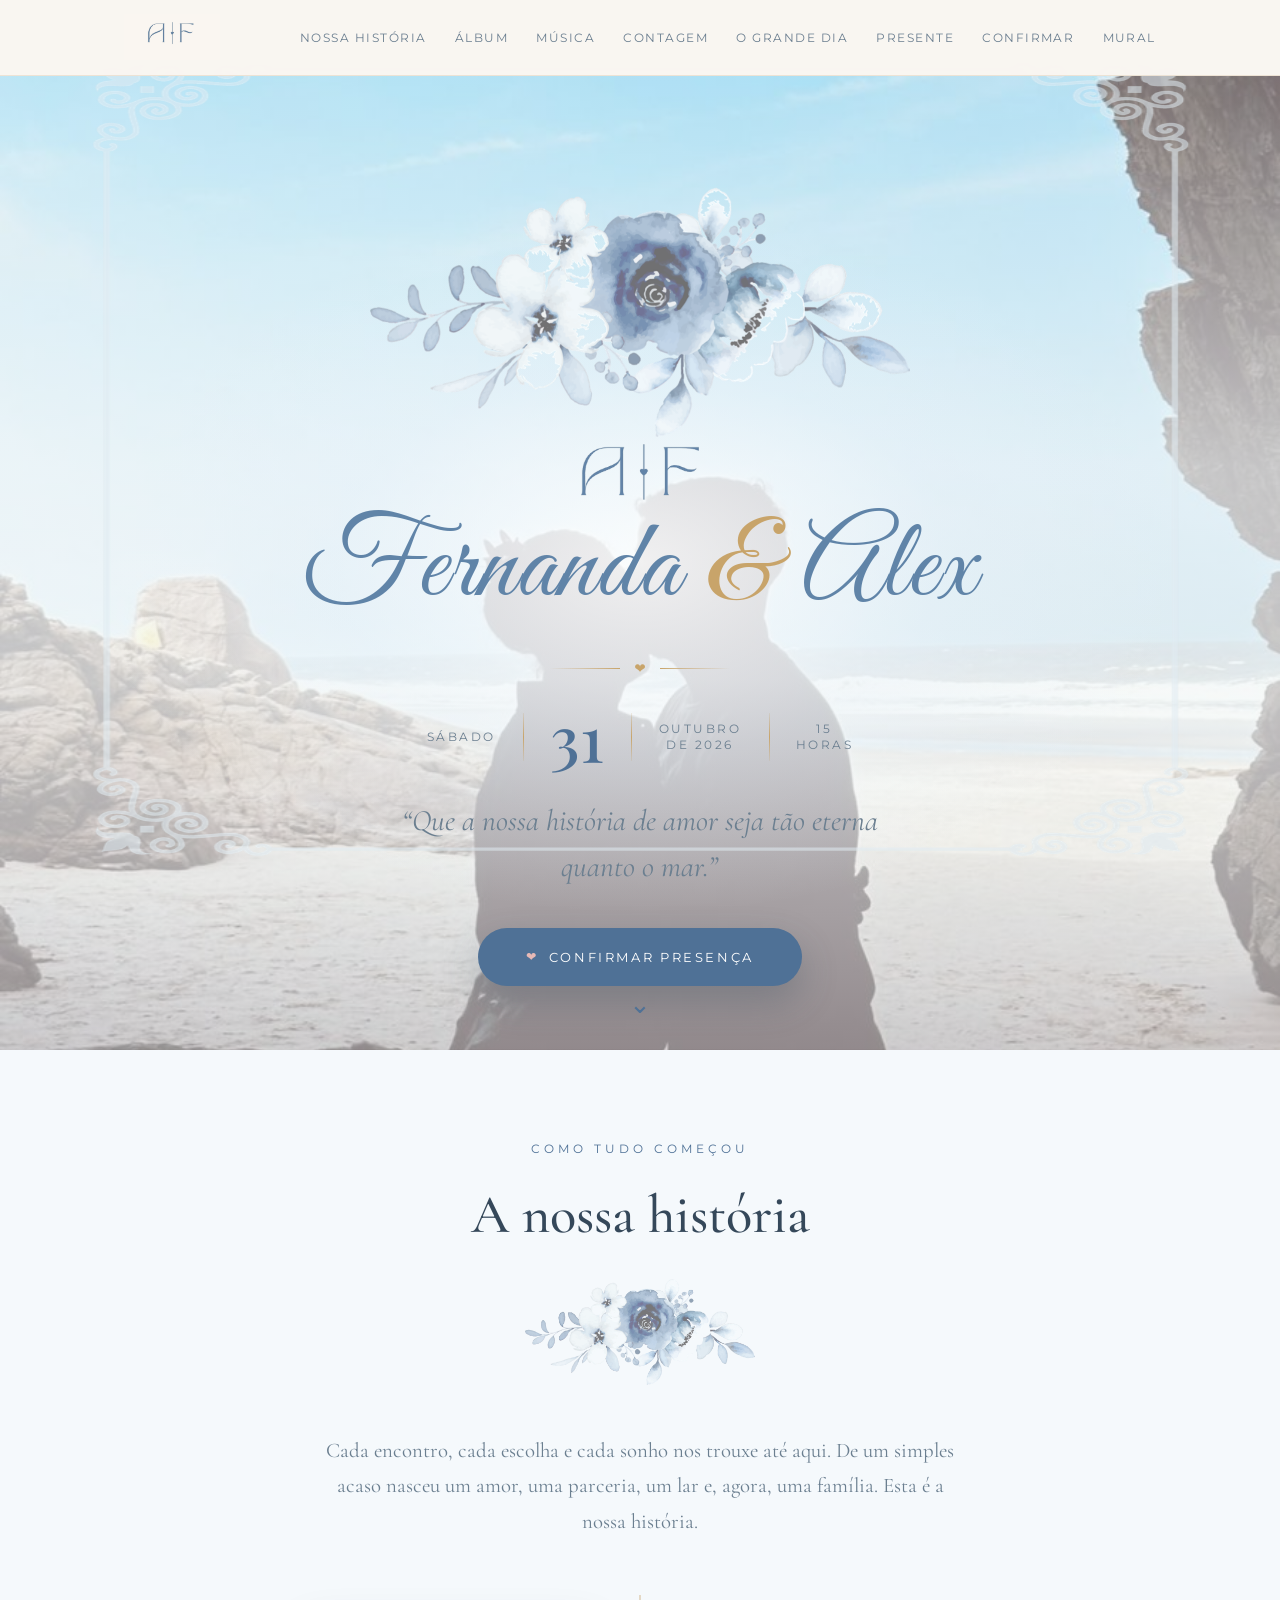
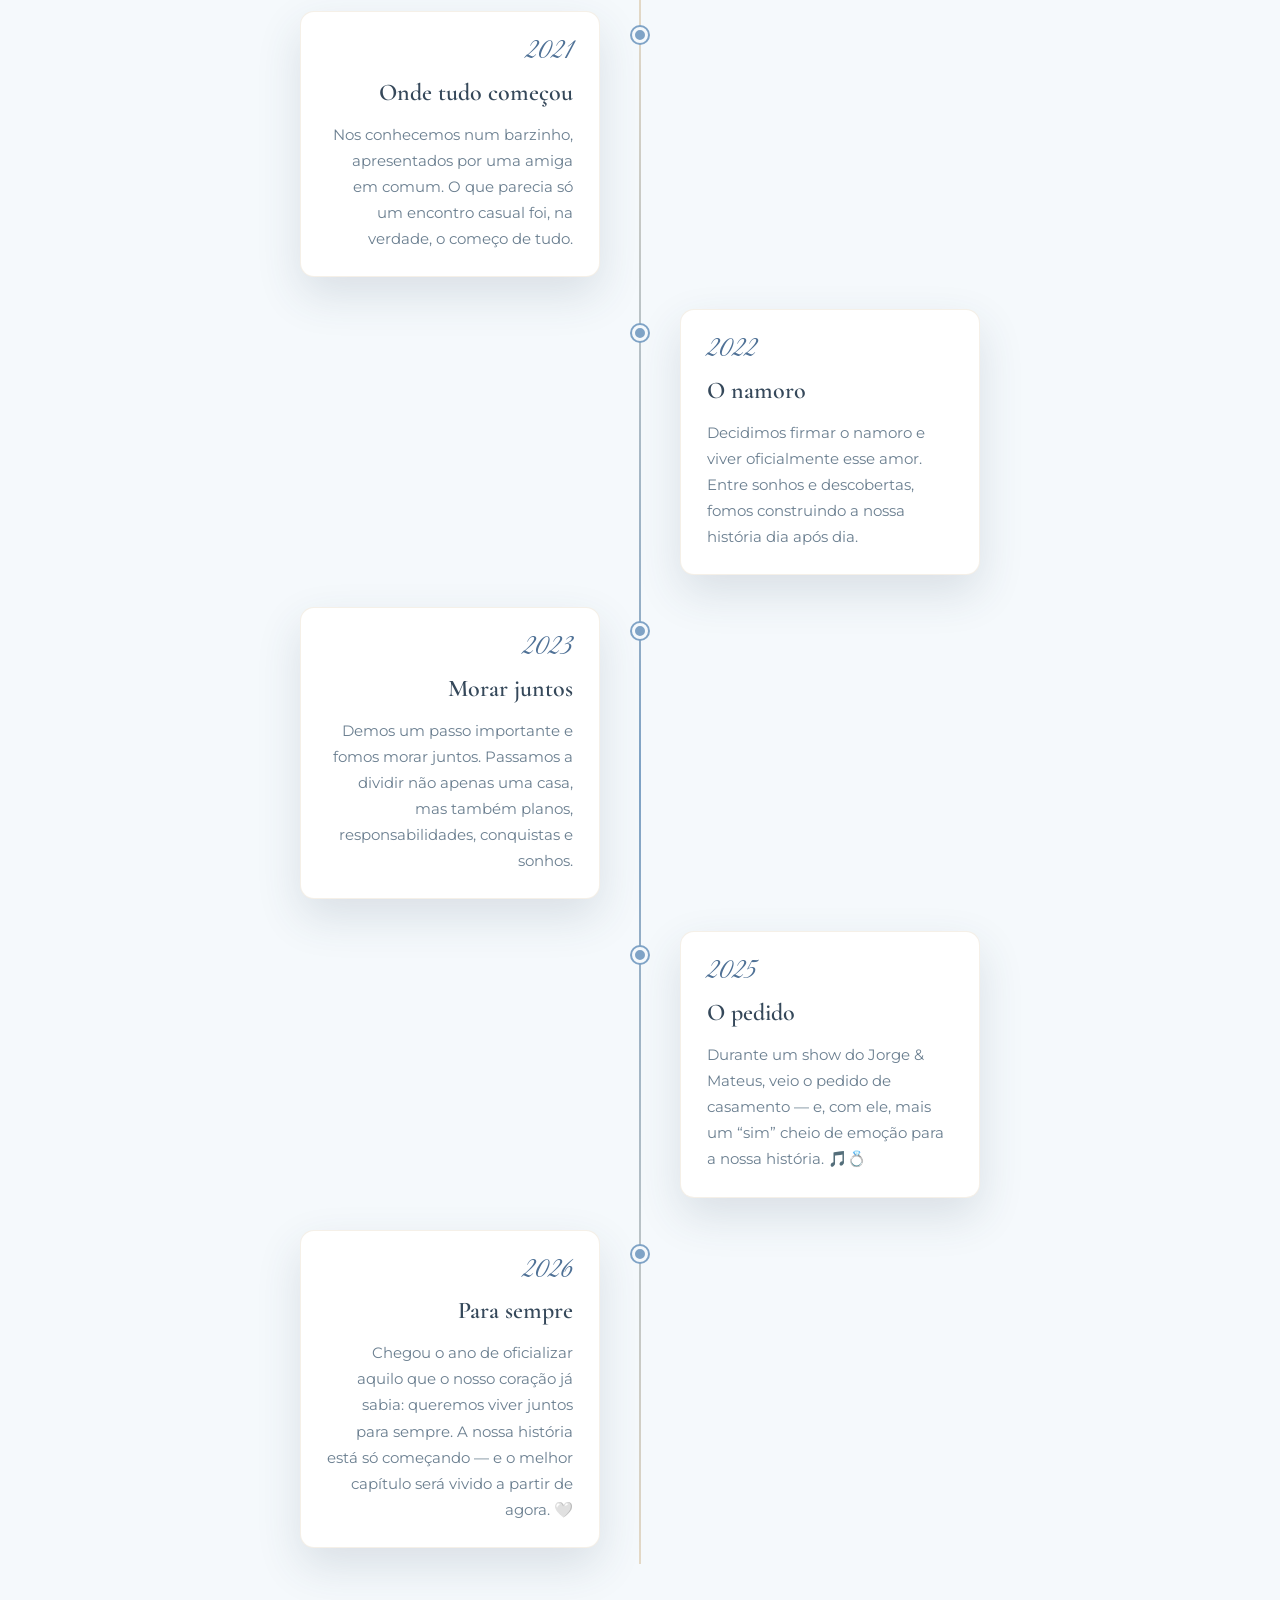
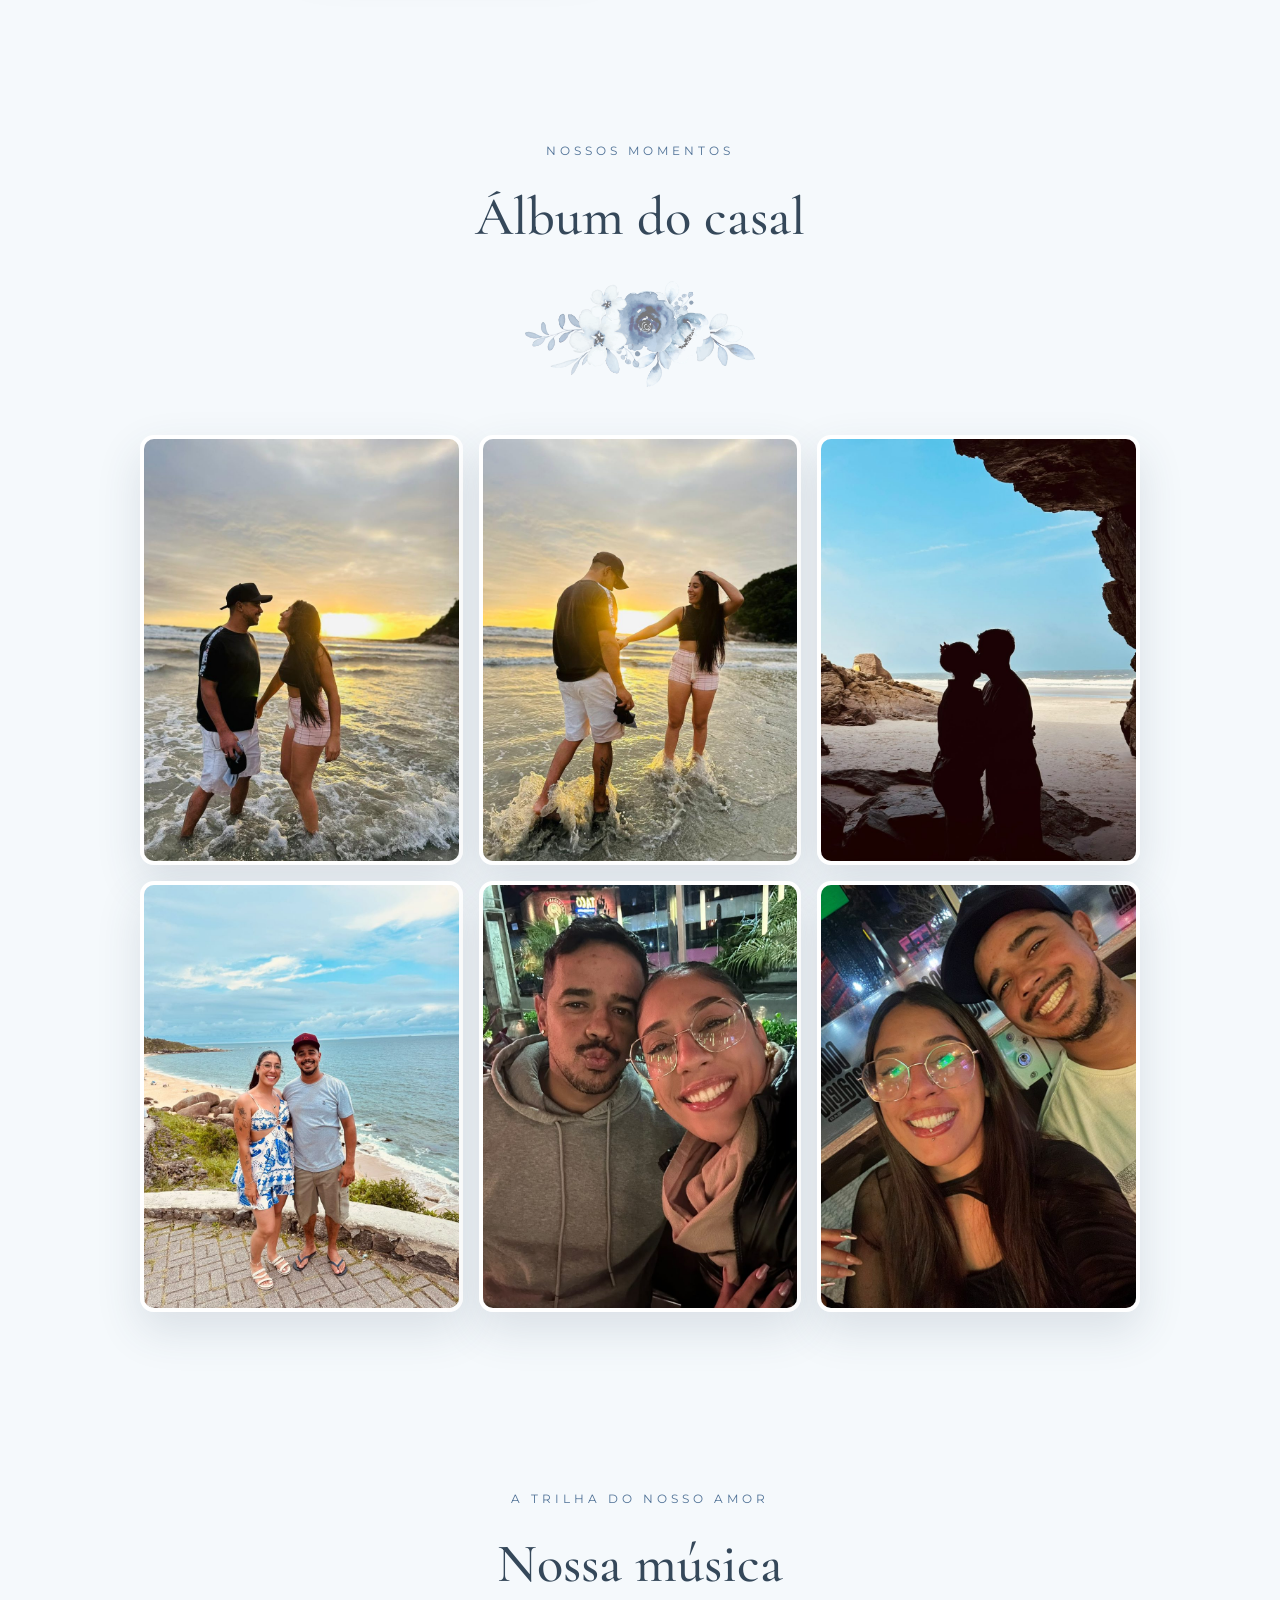
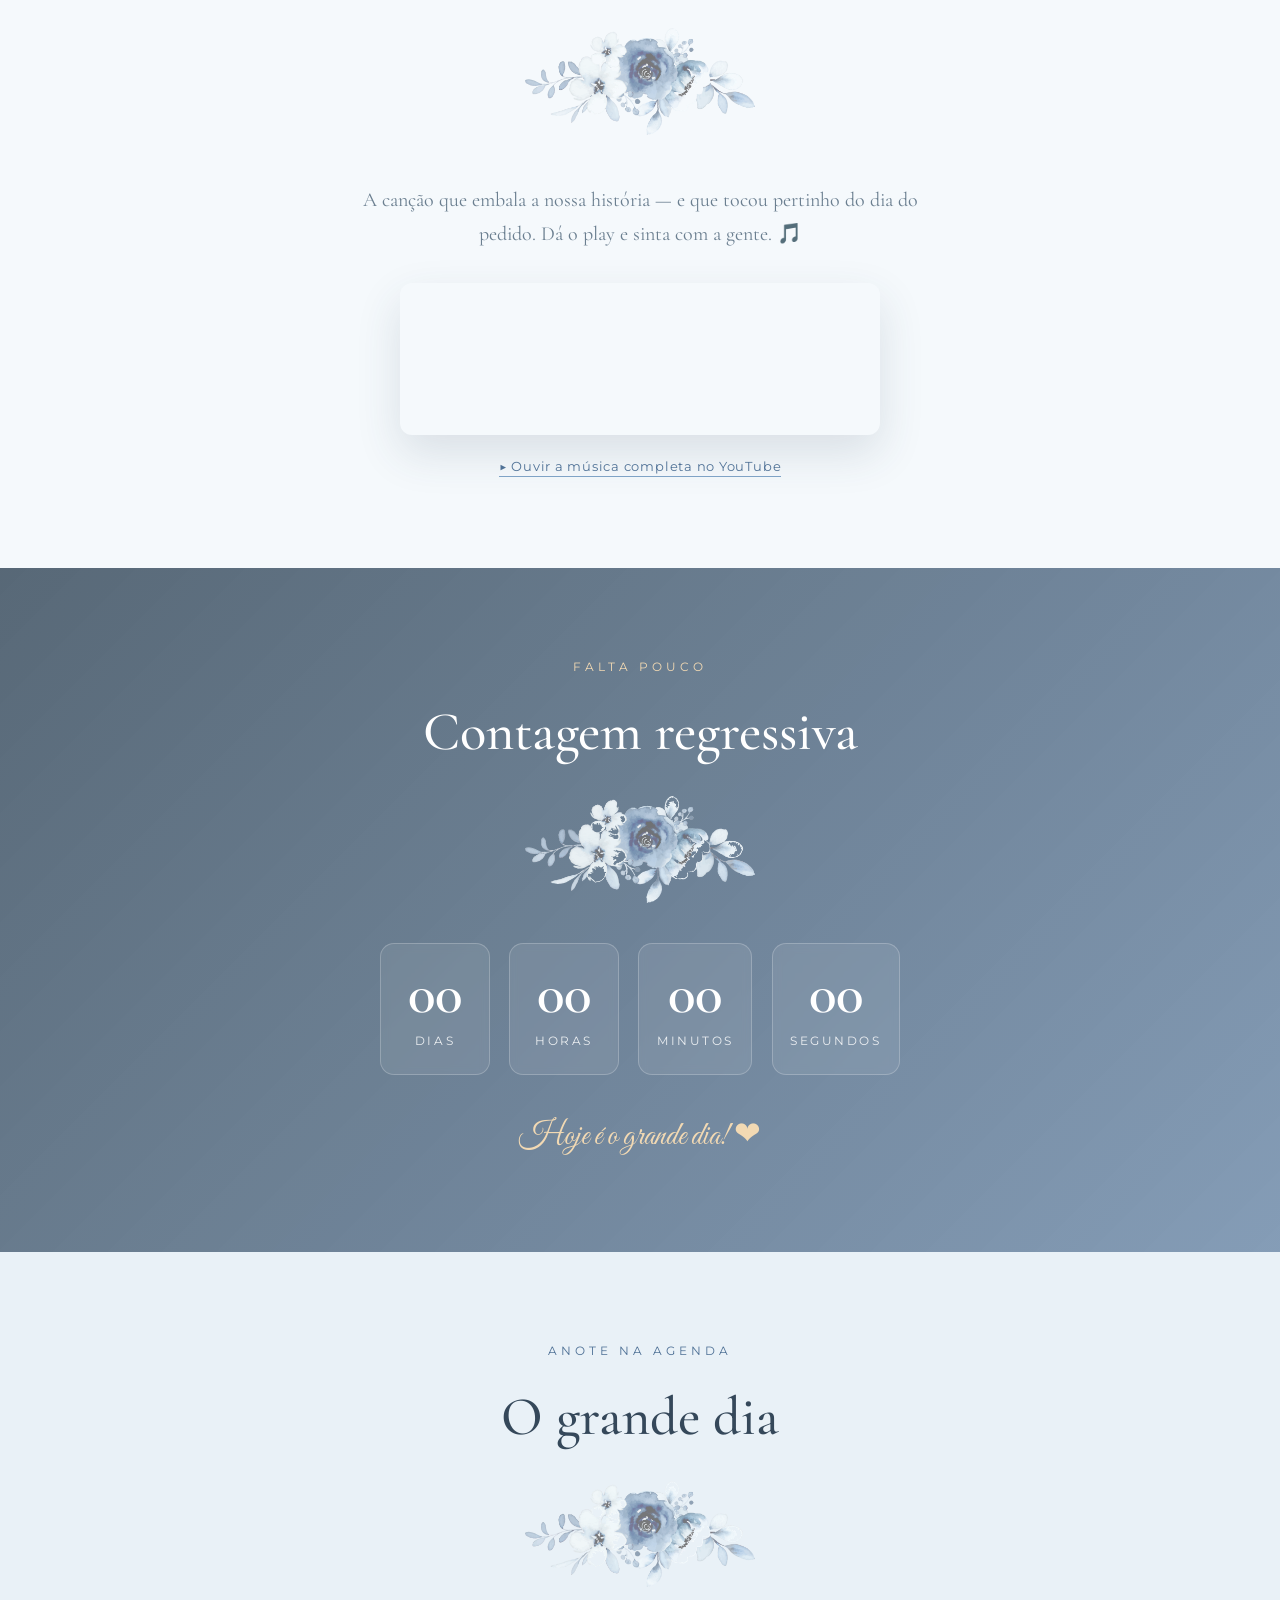
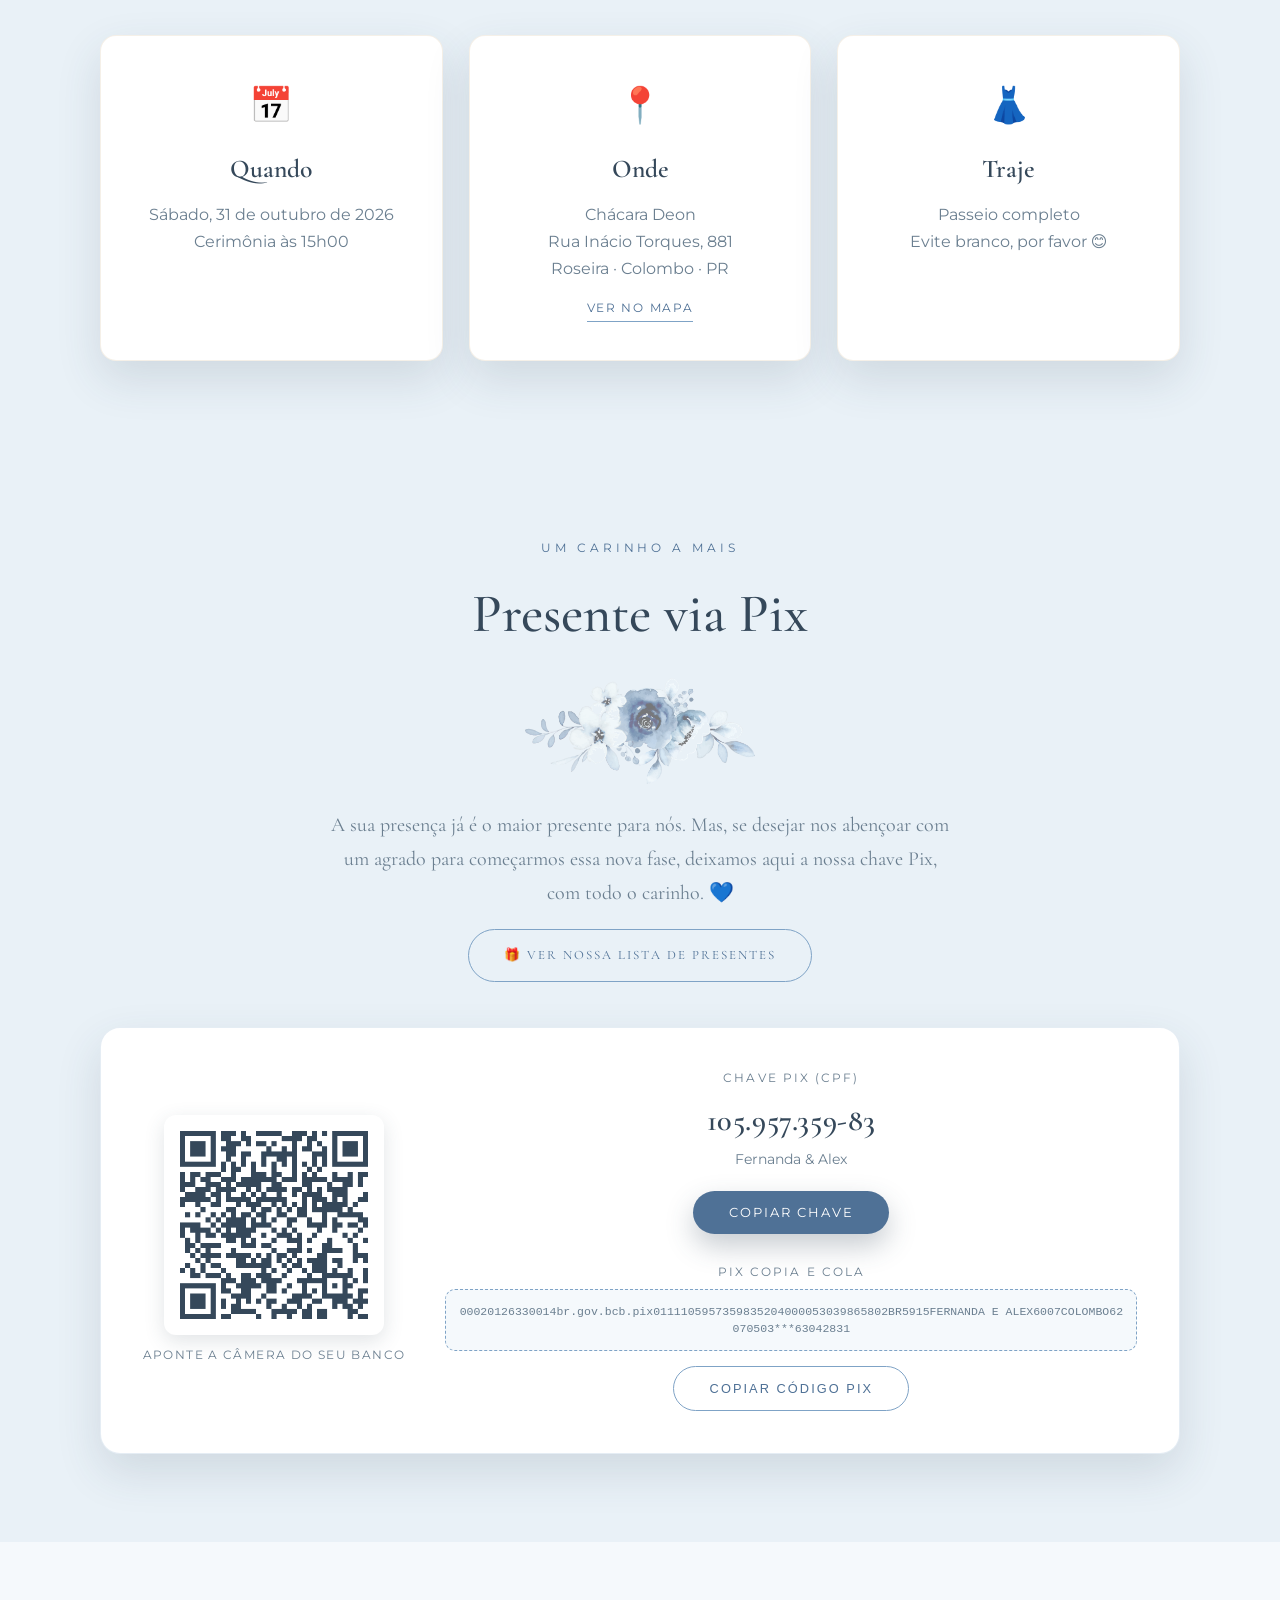
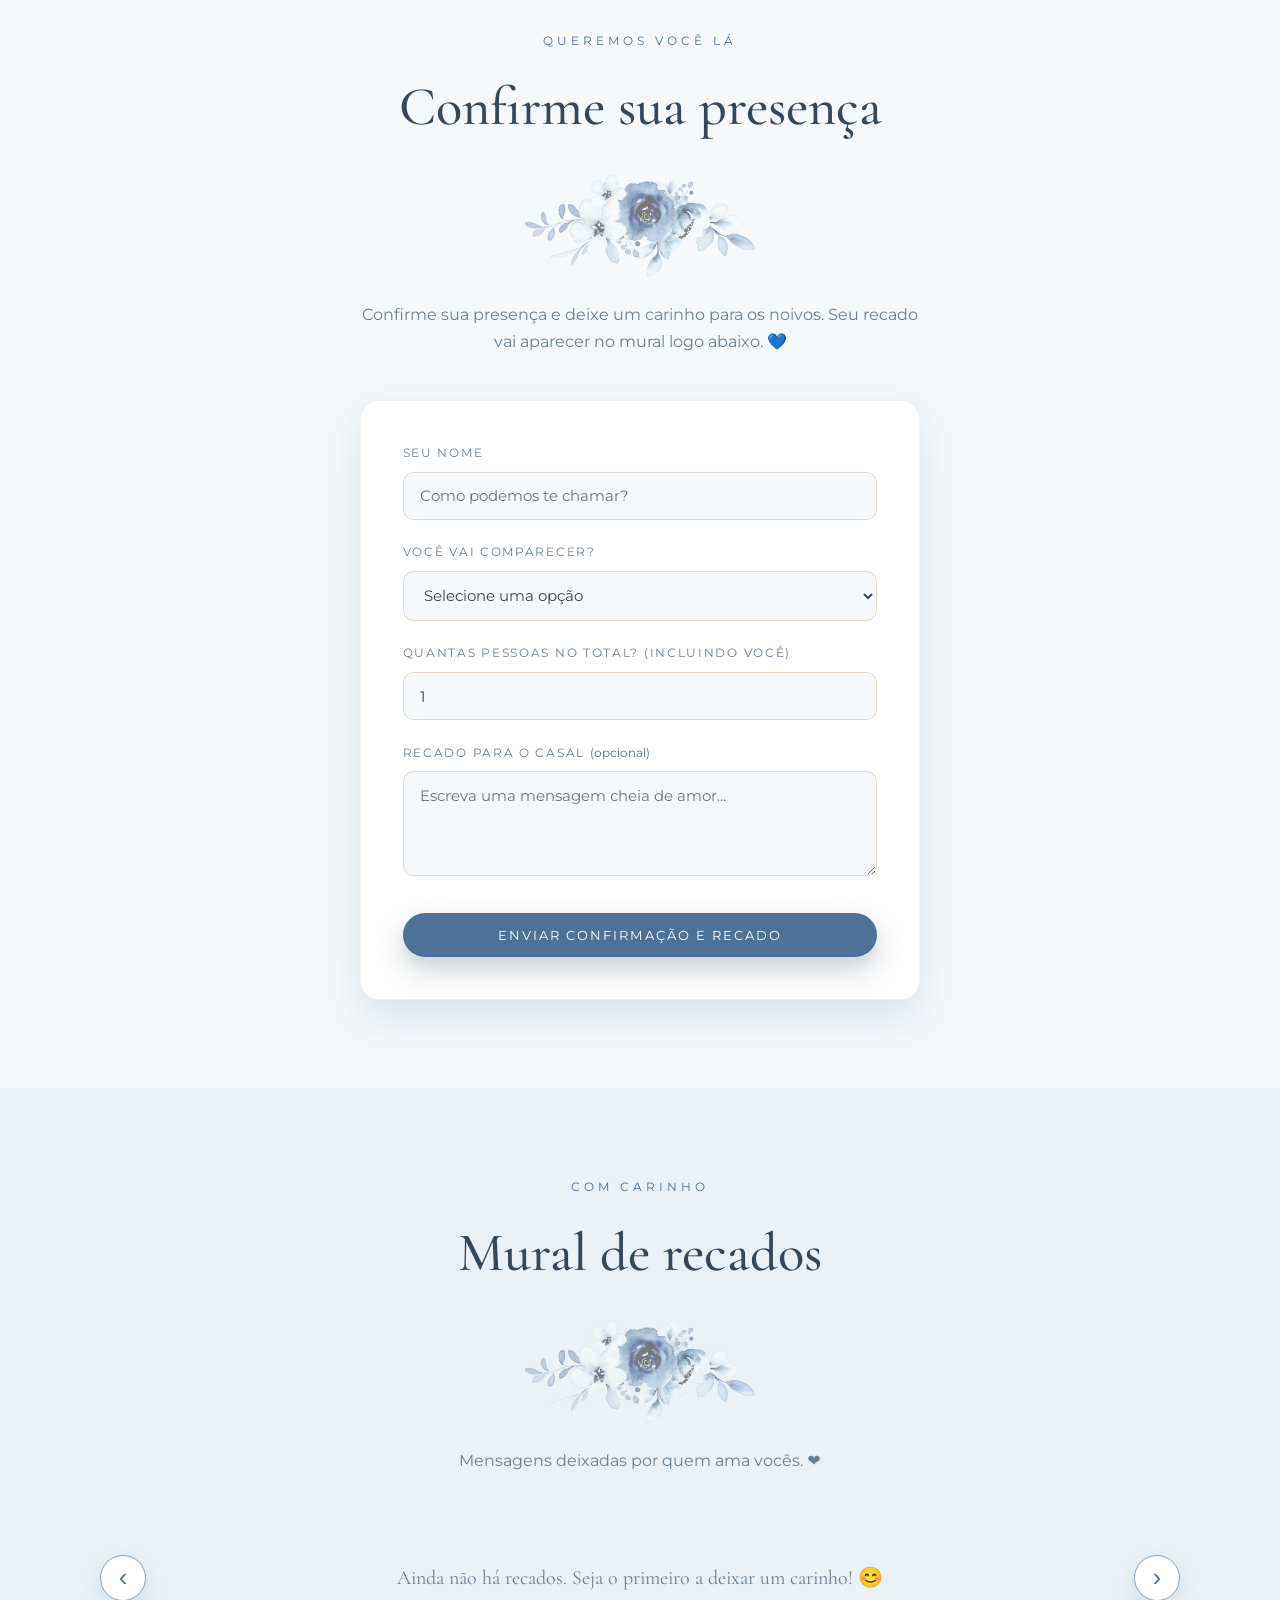
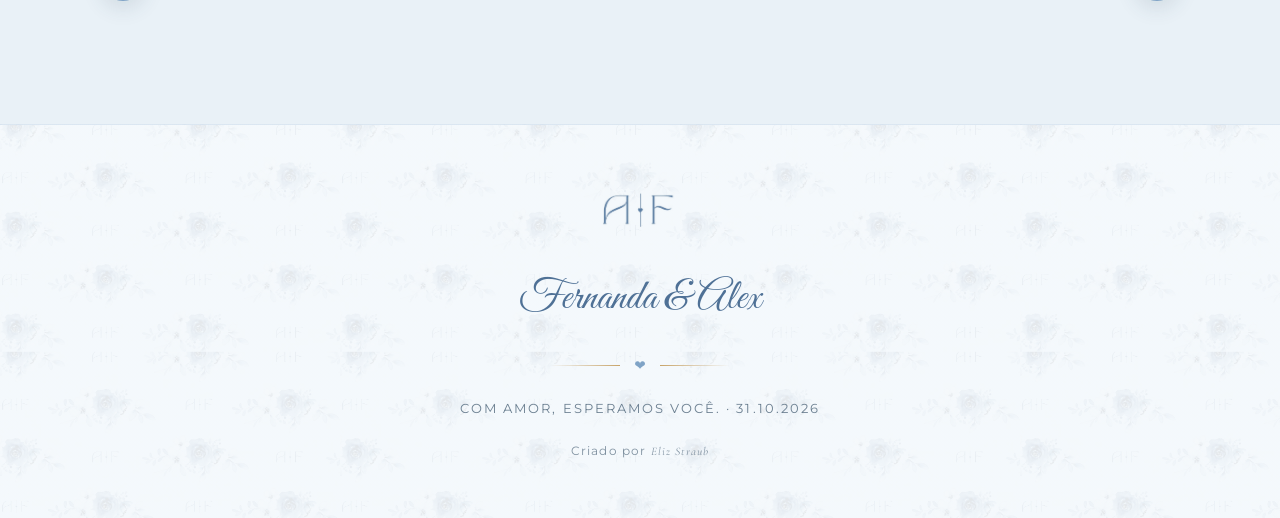
==== commit e26b2ecb: "Troca player de musica por Spotify (mais confiavel) + link do YouTube - Clipe oficial do YouTube pro" ====
--- a/index.html
+++ b/index.html
@@ -192,17 +192,12 @@
       <img src="ornamento-floral.png" alt="" class="ornament" />
     </div>
     <p class="musica__intro">A canção que embala a nossa história &mdash; e que tocou pertinho do dia do pedido. Dá o play e sinta com a gente. &#127925;</p>
-    <div class="player">
-      <div class="player__yt" aria-hidden="true"><div id="yt-audio"></div></div>
-      <div class="player__face">
-        <span class="player__cover" aria-hidden="true"></span>
-        <div class="player__info">
-          <span class="player__song">O Que É Que Tem</span>
-          <span class="player__artist">Jorge &amp; Mateus</span>
-        </div>
-        <button class="player__btn" id="player-btn" type="button" aria-label="Tocar música">&#9654;</button>
-      </div>
-    </div>
+    <div class="spotify-player">
+      <iframe style="border-radius:12px" src="https://open.spotify.com/embed/track/1p6dBmCdP7xh3OMTYJDZPK?utm_source=generator" width="100%" height="152" frameborder="0" allow="autoplay; clipboard-write; encrypted-media; fullscreen; picture-in-picture" loading="lazy" title="Nossa música no Spotify"></iframe>
+    </div>
+    <p class="musica__link">
+      <a href="https://www.youtube.com/watch?v=51lOFuCR7dE" target="_blank" rel="noopener">&#9654; Ouvir a música completa no YouTube</a>
+    </p>
   </section>
 
   <!-- ===== CONTAGEM REGRESSIVA ===== -->
--- a/styles.css
+++ b/styles.css
@@ -680,6 +680,19 @@
   max-width: 560px;
   margin: 0 auto 2rem;
 }
+.spotify-player { max-width: 480px; margin: 0 auto; }
+.spotify-player iframe { display: block; box-shadow: var(--shadow); border-radius: 12px; }
+.musica__link { text-align: center; margin-top: 1.1rem; }
+.musica__link a {
+  font-size: 0.8rem;
+  letter-spacing: 0.06em;
+  color: var(--gold-dark);
+  text-decoration: none;
+  border-bottom: 1px solid var(--gold);
+  padding-bottom: 2px;
+}
+.musica__link a:hover { color: var(--ink); }
+
 .player {
   position: relative;
   max-width: 420px;
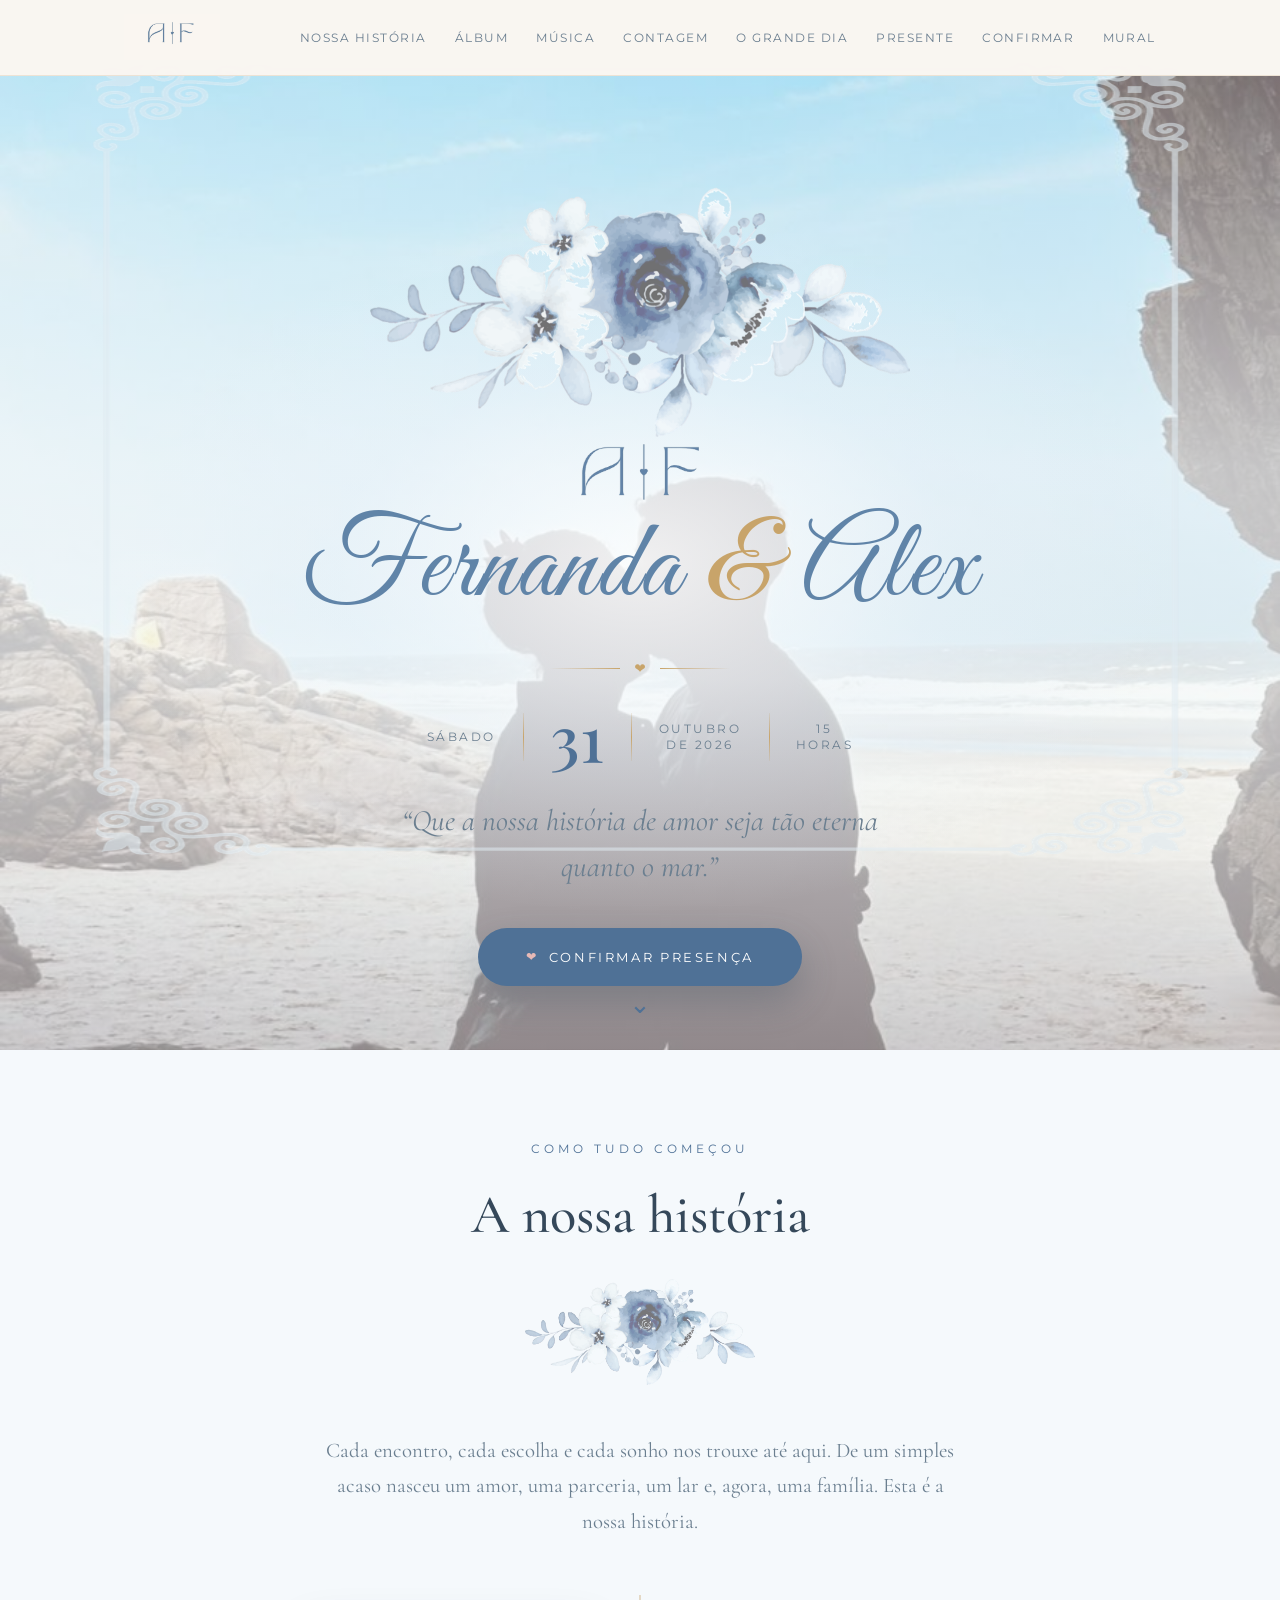
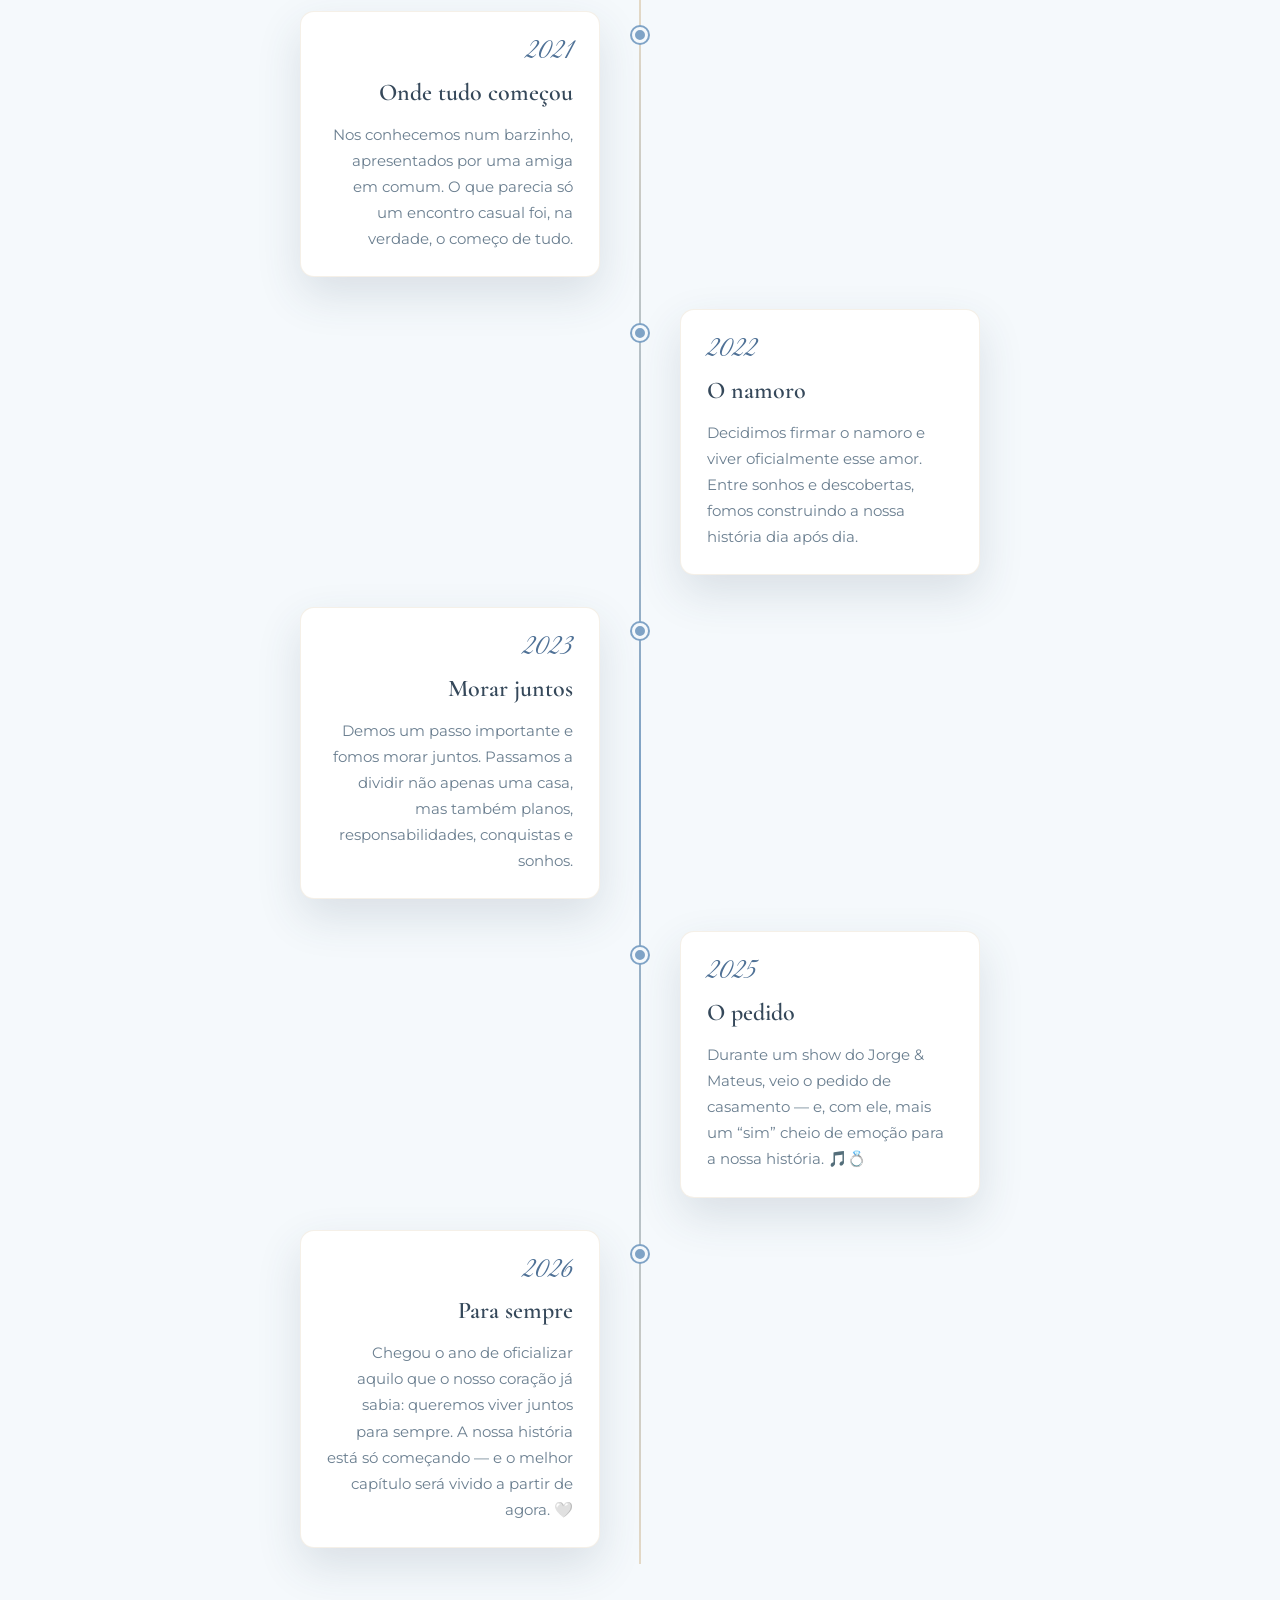
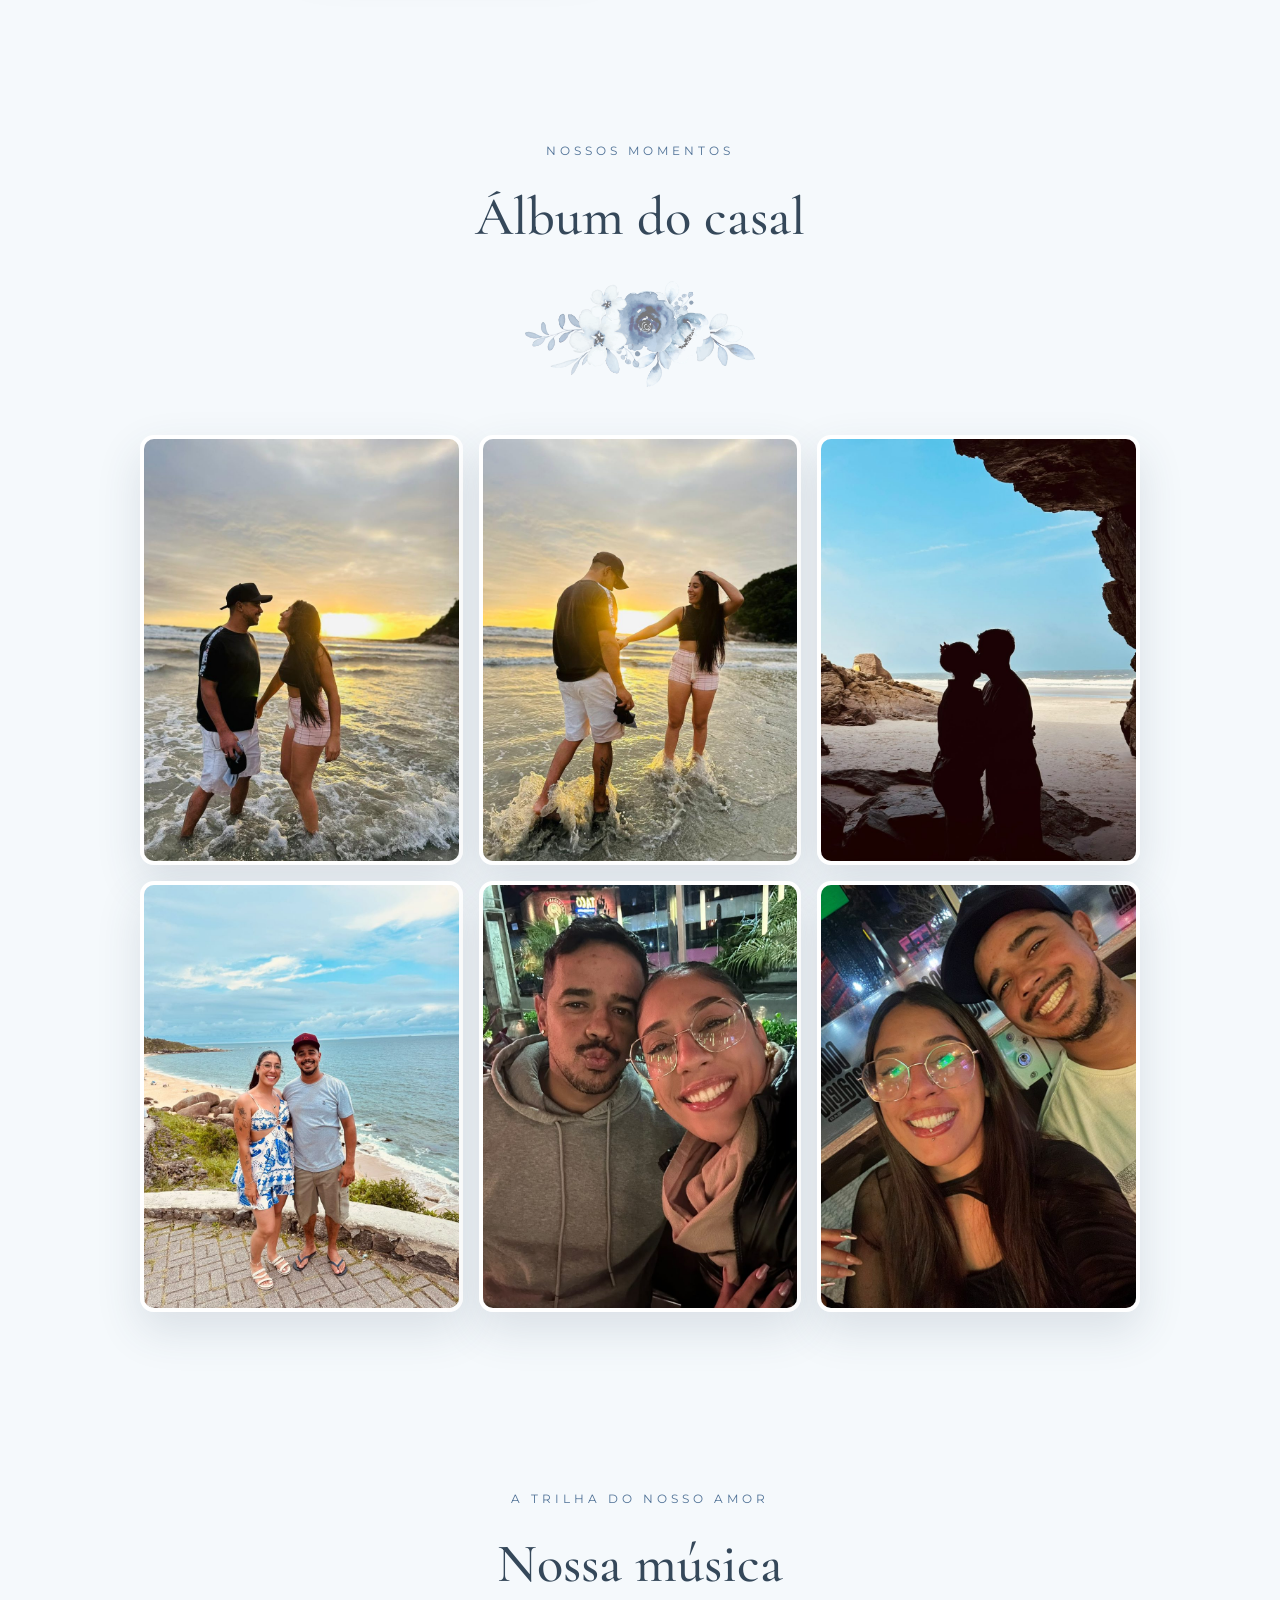
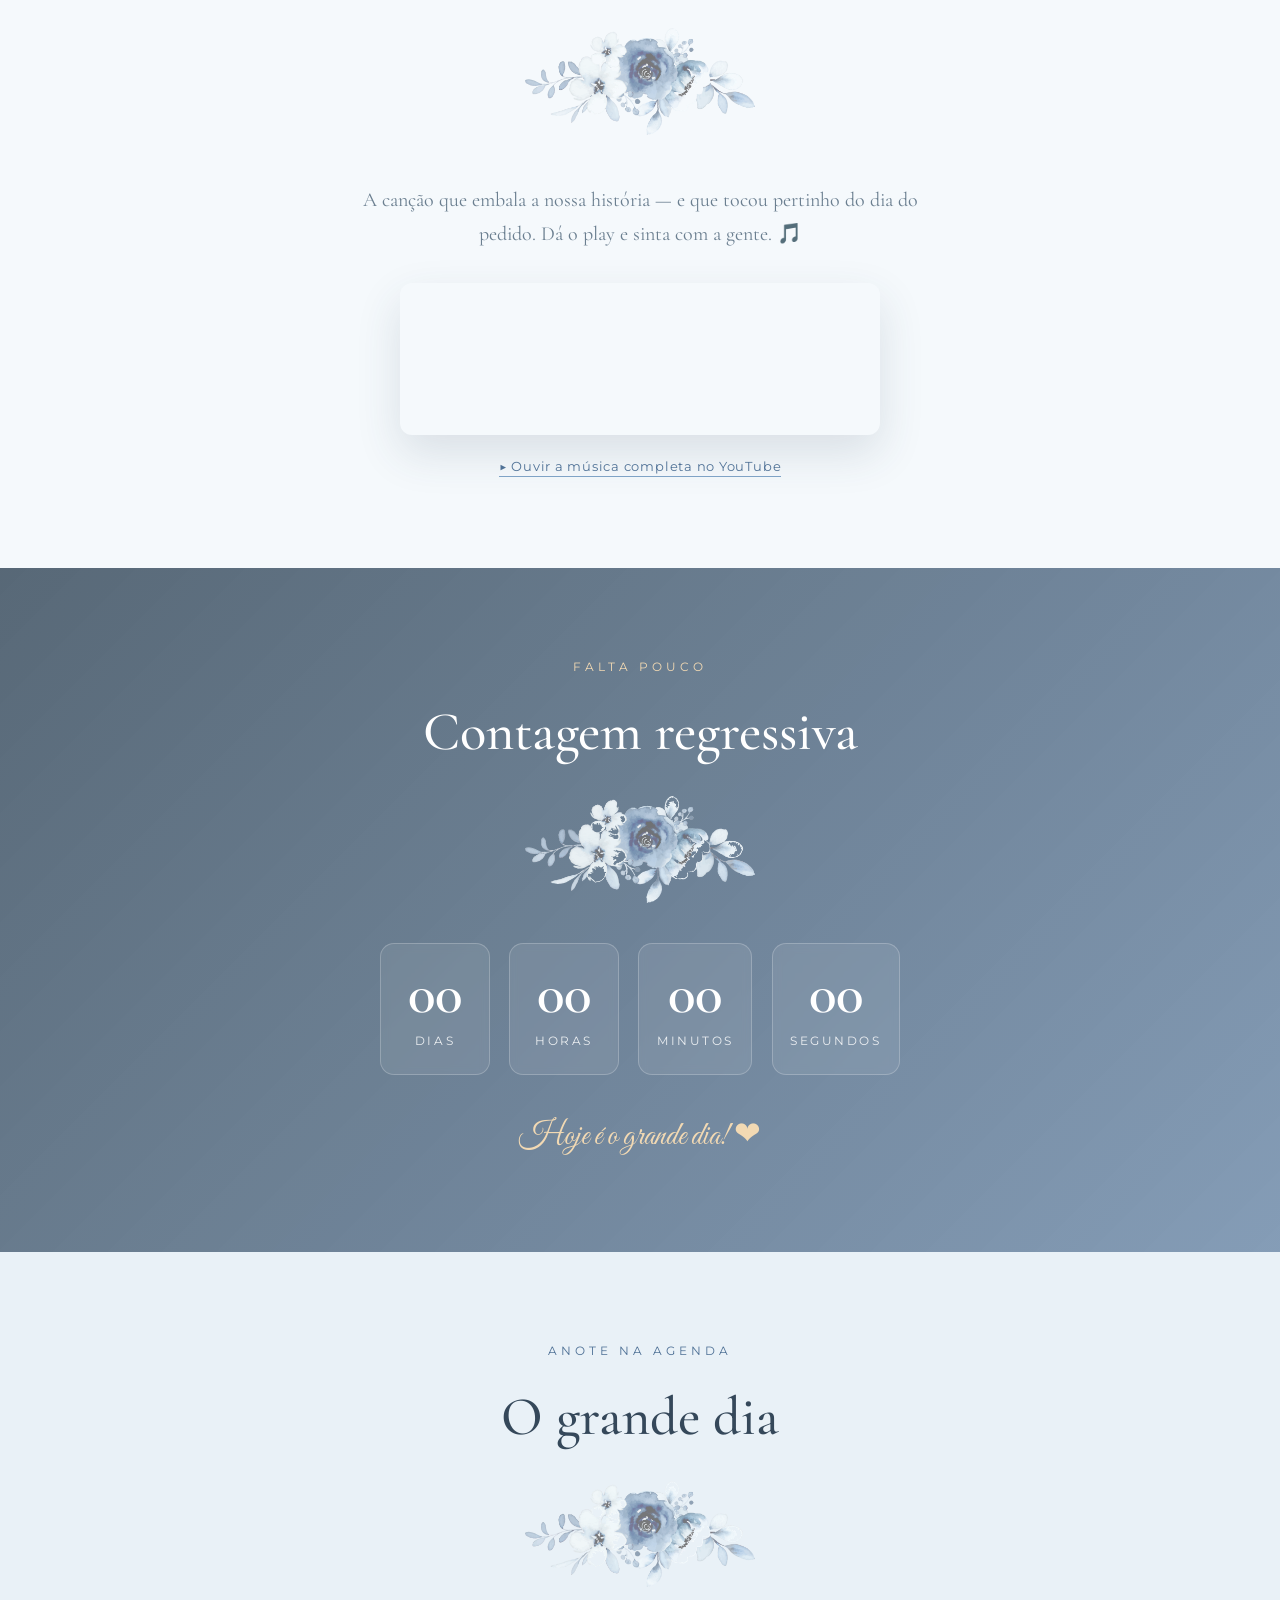
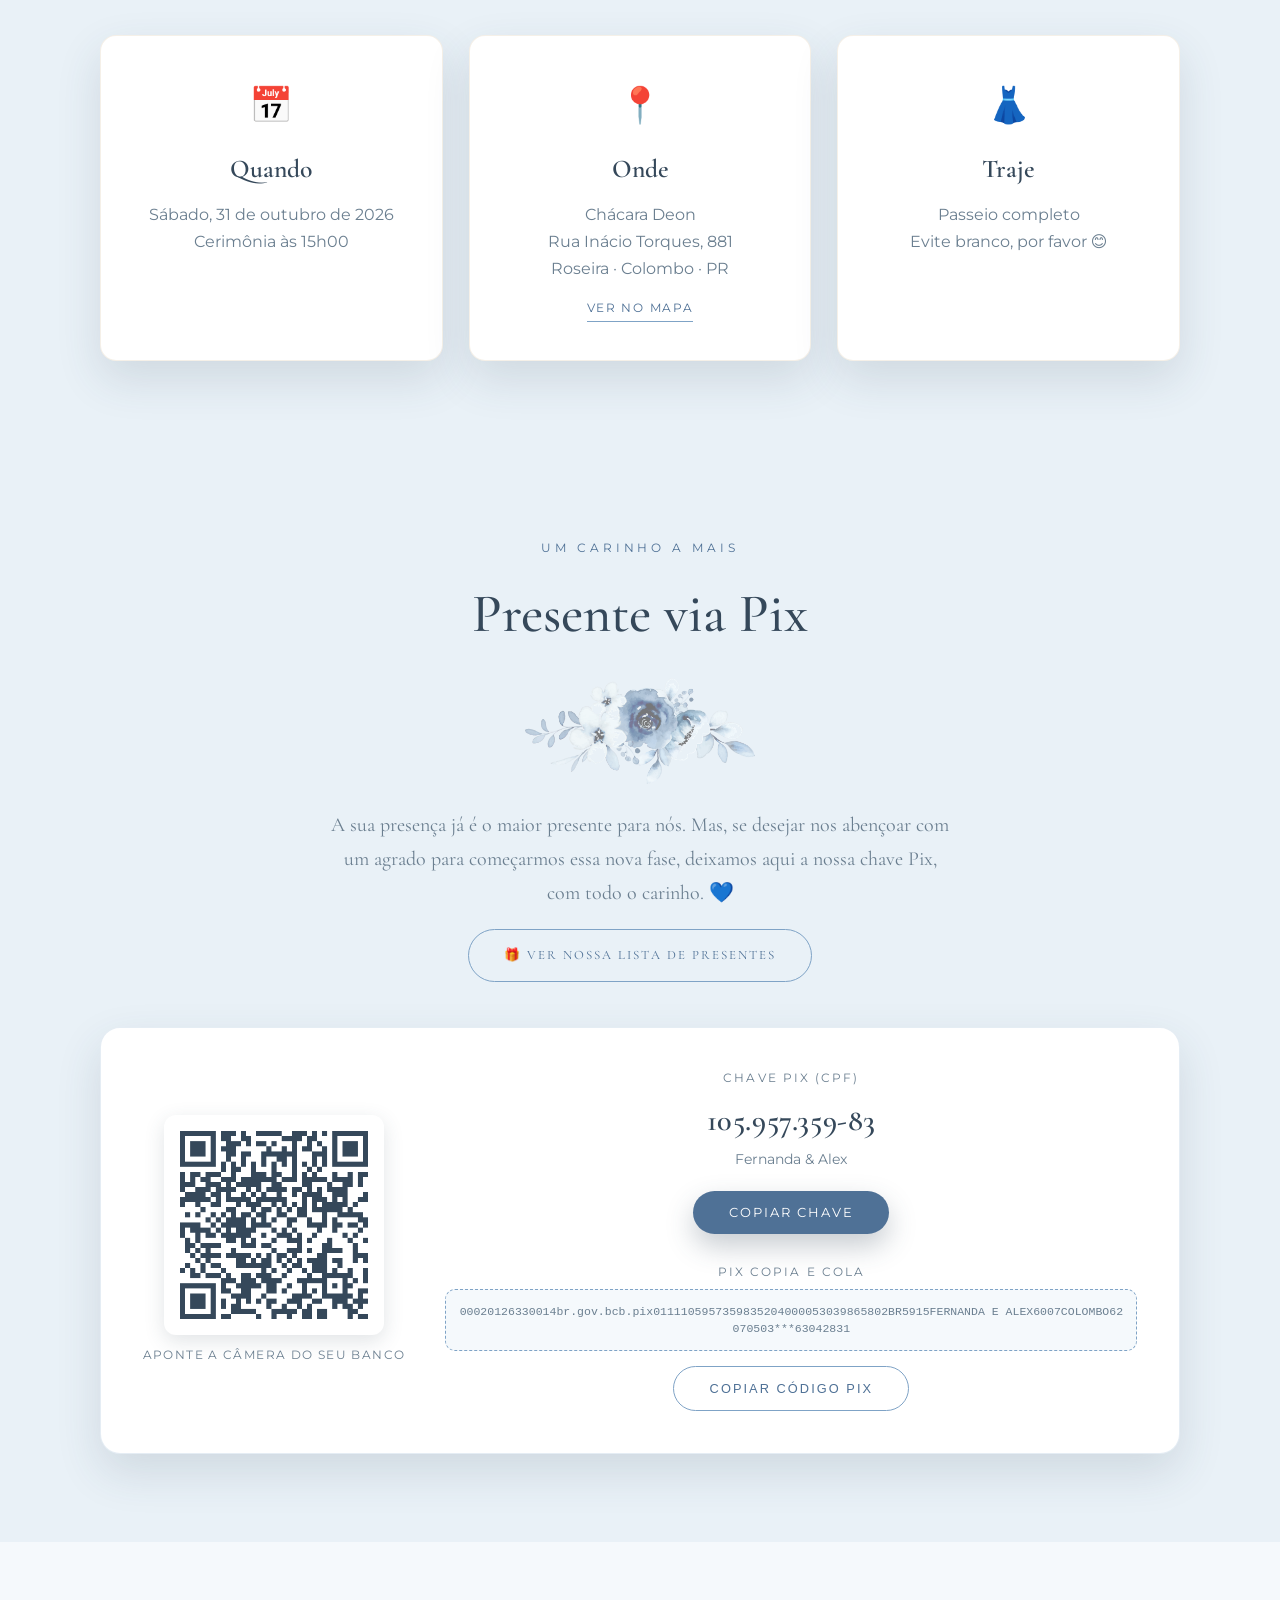
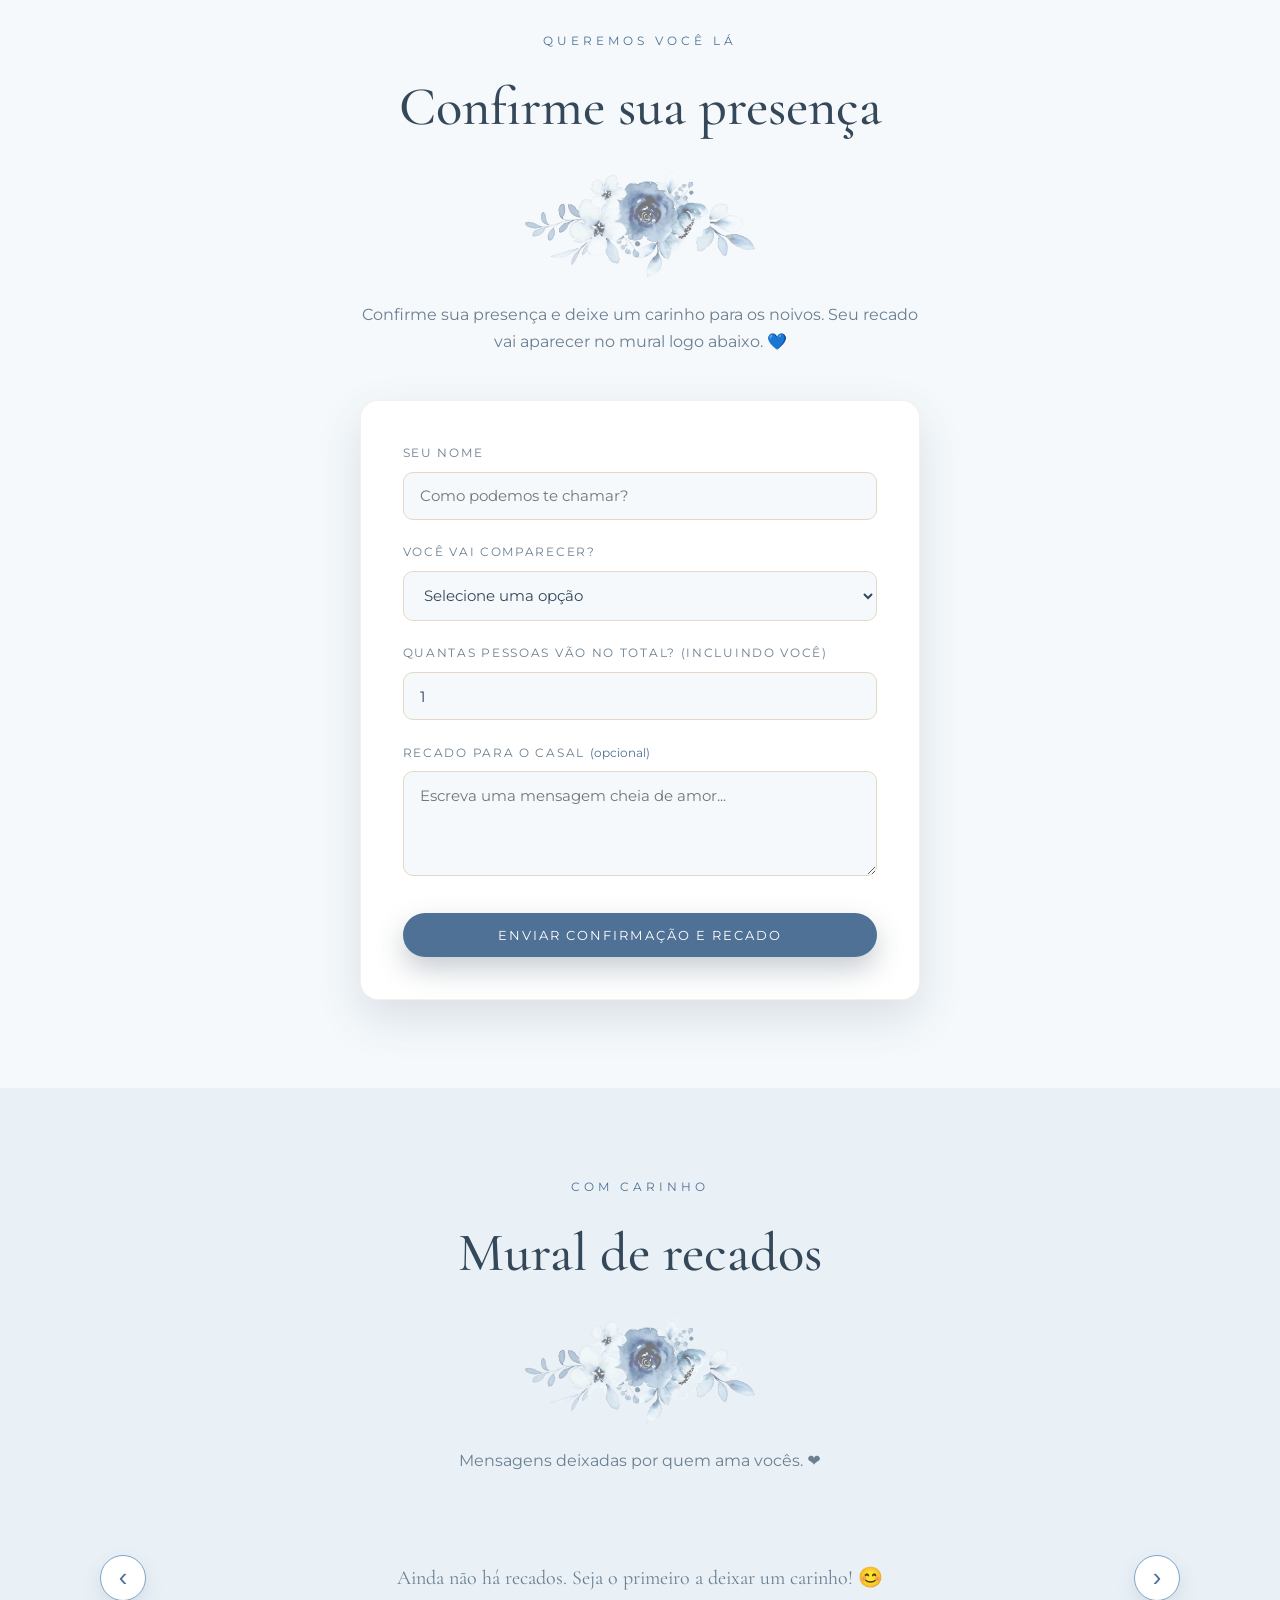
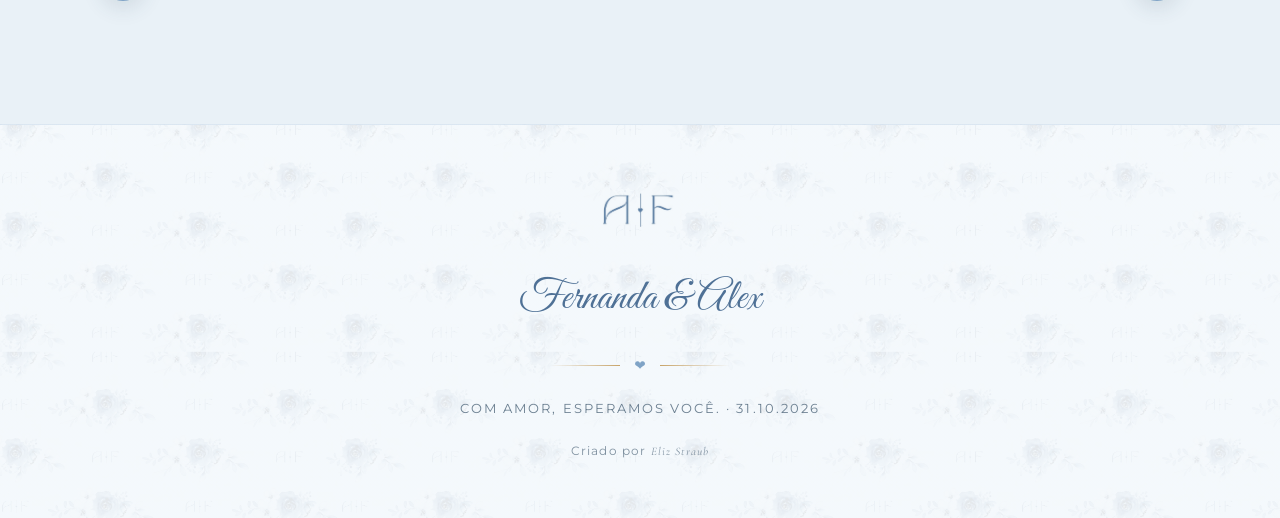
==== commit 37bc8f55: "Confirmacao: exige o nome de cada pessoa da familia - Campos dinamicos de nome conforme a quantidade" ====
--- a/index.html
+++ b/index.html
@@ -311,8 +311,13 @@
         </select>
       </div>
       <div class="field">
-        <label for="acompanhantes">Quantas pessoas no total? (incluindo você)</label>
+        <label for="acompanhantes">Quantas pessoas vão no total? (incluindo você)</label>
         <input type="number" id="acompanhantes" name="acompanhantes" min="1" max="20" value="1" />
+      </div>
+      <div class="field" id="familia-wrap" hidden>
+        <label>Nome de cada pessoa <span class="field__hint">(obrigatório)</span></label>
+        <p class="field__note">É obrigatório informar o <strong>nome de cada integrante da sua família</strong> que vai ao casamento. A Fernanda e o Alex verão tudo. &#128153;</p>
+        <div id="familia-lista"></div>
       </div>
       <div class="field">
         <label for="mensagem">Recado para o casal <span class="field__hint">(opcional)</span></label>
--- a/styles.css
+++ b/styles.css
@@ -549,6 +549,21 @@
   margin-bottom: 0.5rem;
 }
 .field__hint { text-transform: none; letter-spacing: 0; font-size: 0.72rem; color: var(--gold-dark); }
+.field__note {
+  text-transform: none;
+  letter-spacing: 0;
+  font-size: 0.82rem;
+  color: var(--muted);
+  line-height: 1.5;
+  margin-bottom: 0.8rem;
+  background: var(--ivory);
+  border-left: 3px solid var(--gold);
+  padding: 0.7rem 0.9rem;
+  border-radius: 0 8px 8px 0;
+}
+.field__note strong { color: var(--gold-dark); }
+#familia-lista { display: flex; flex-direction: column; gap: 0.6rem; }
+#familia-lista input { width: 100%; }
 .field__counter { display: block; text-align: right; font-size: 0.72rem; color: var(--muted); margin-top: 0.3rem; }
 .field__counter.ok { color: var(--gold-dark); }
 .field input,
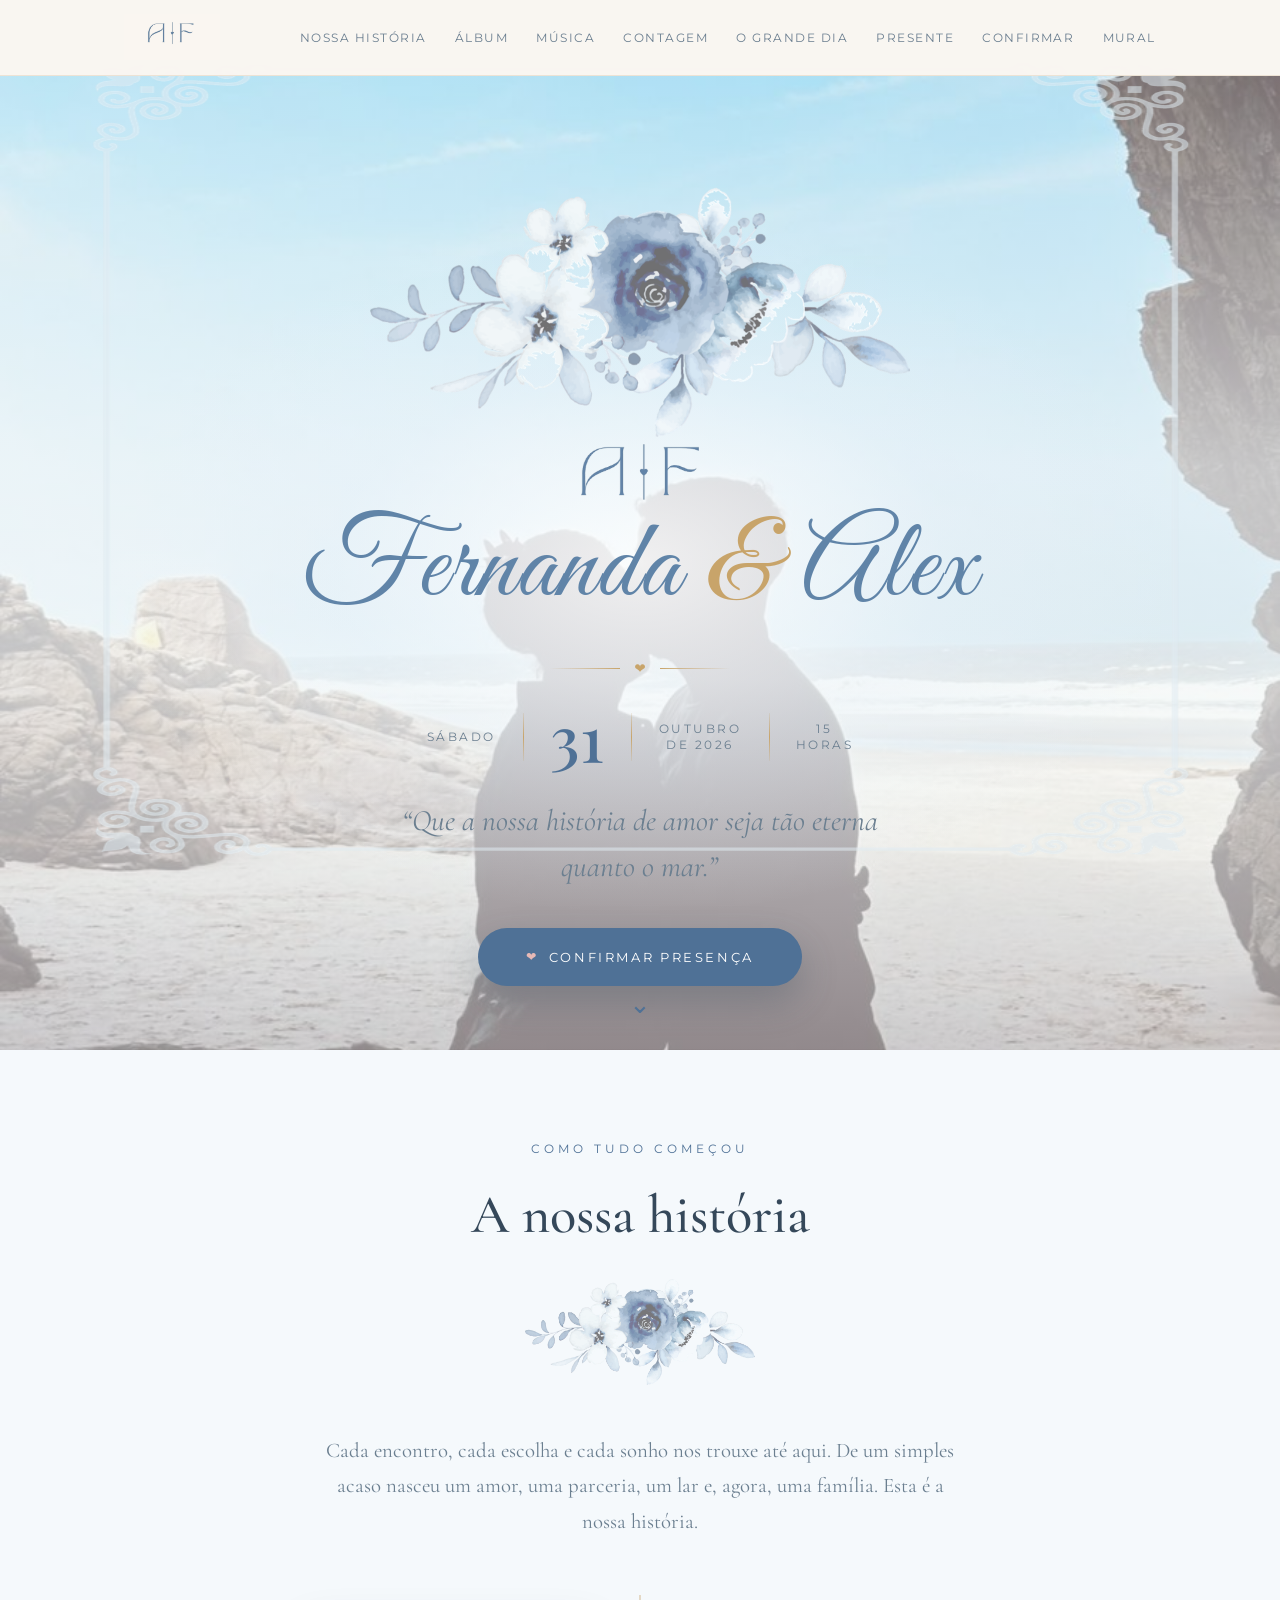
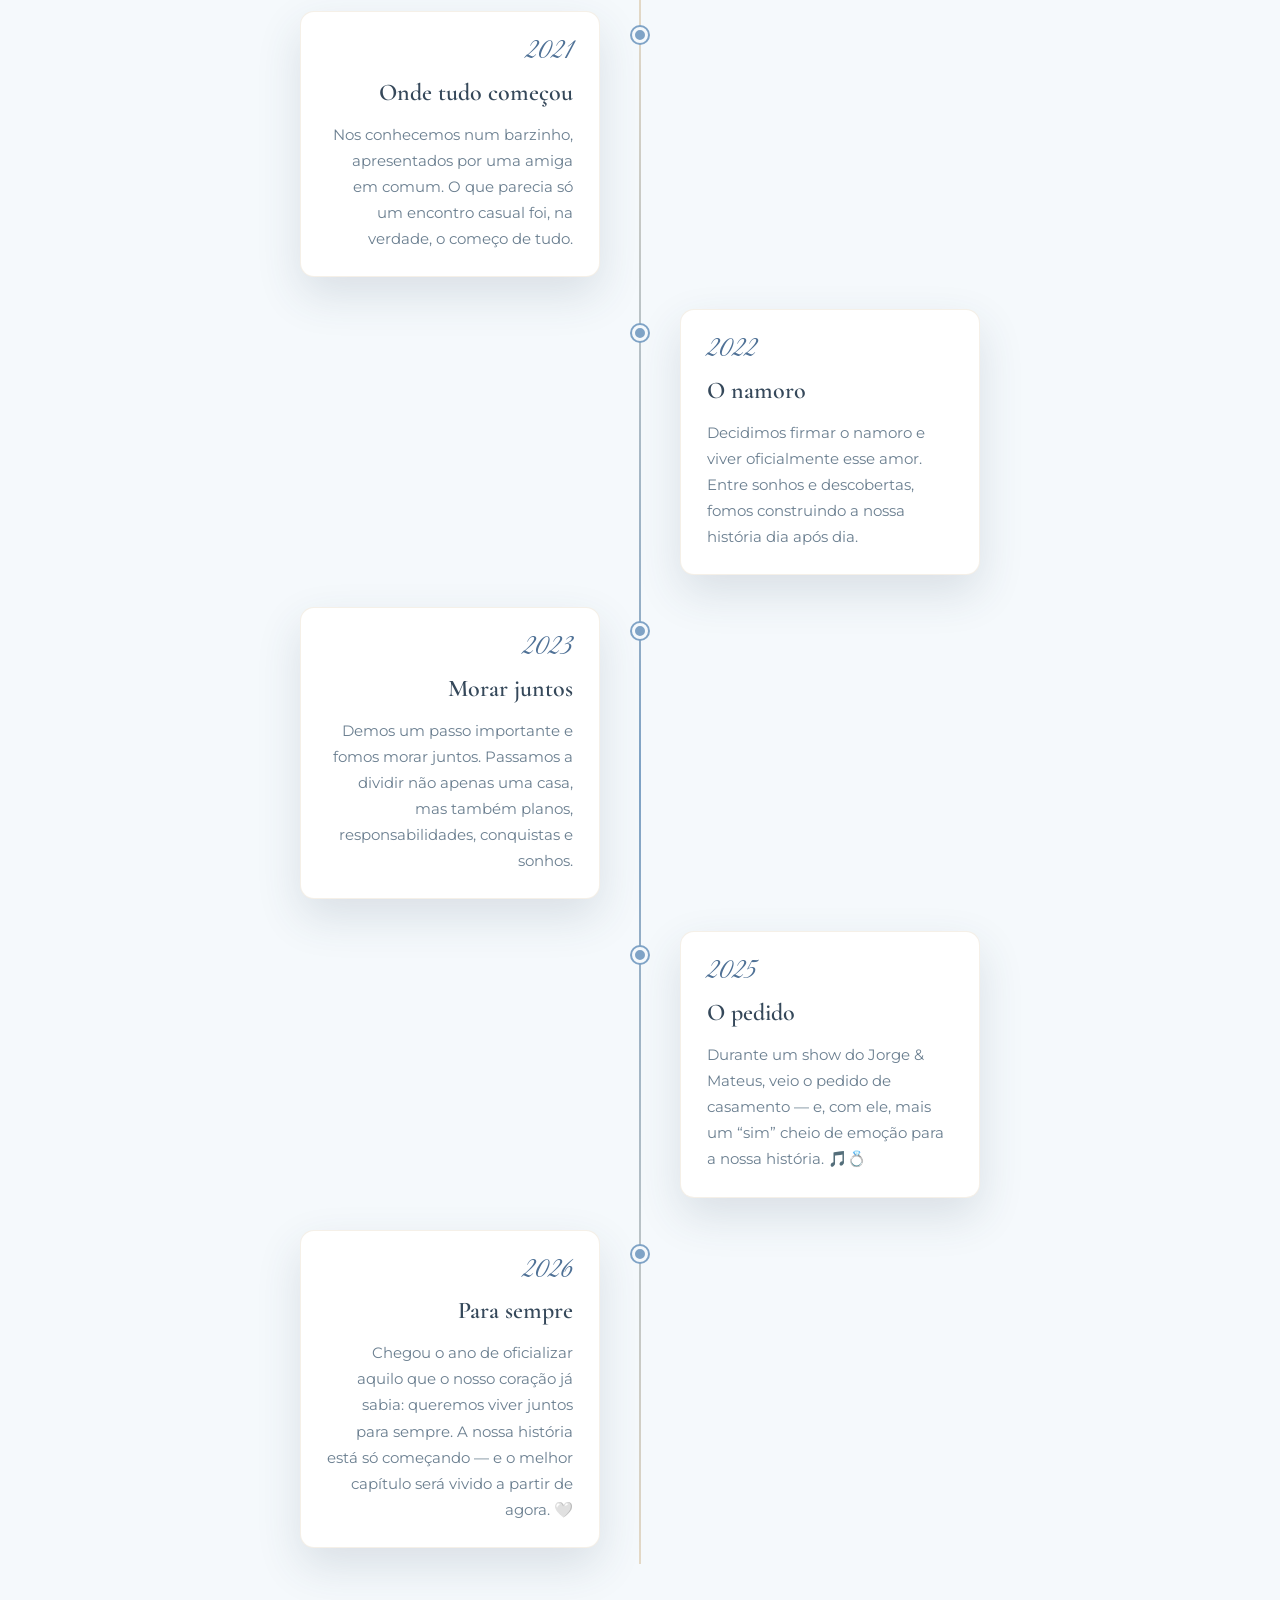
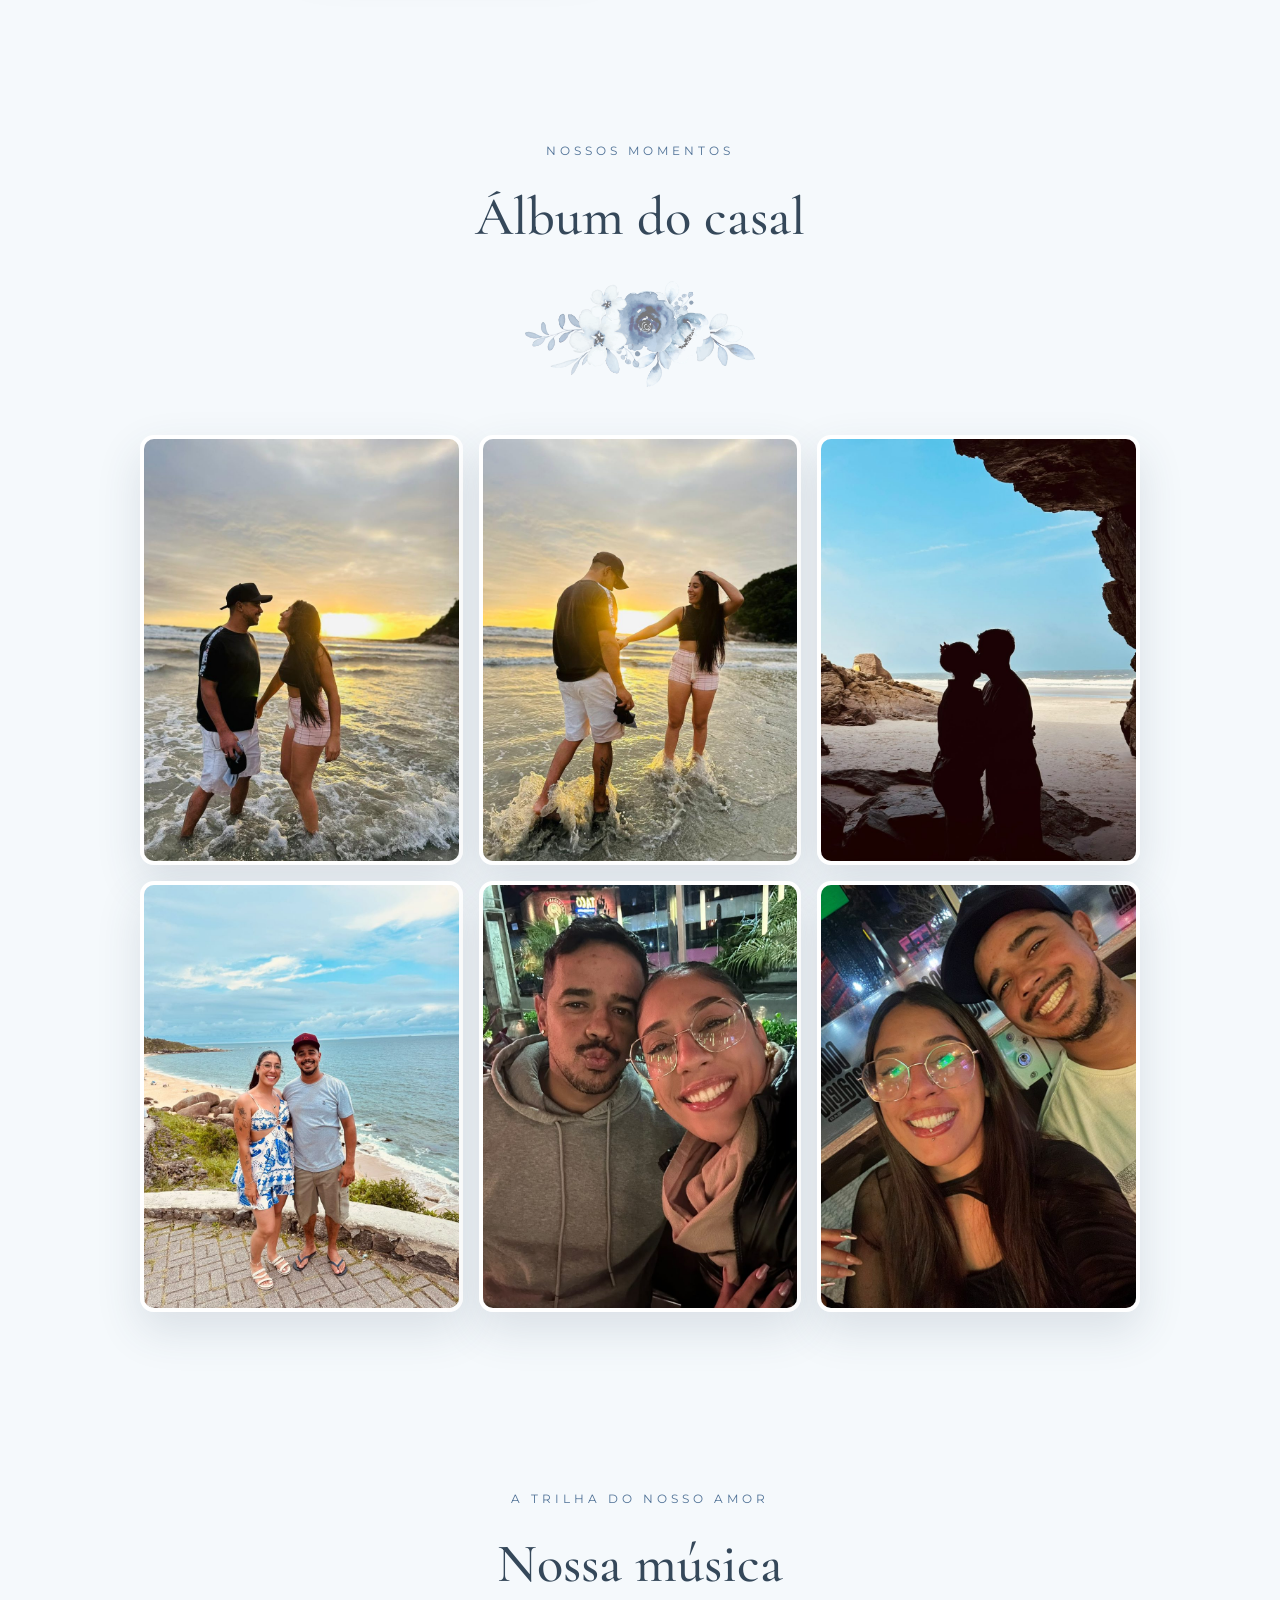
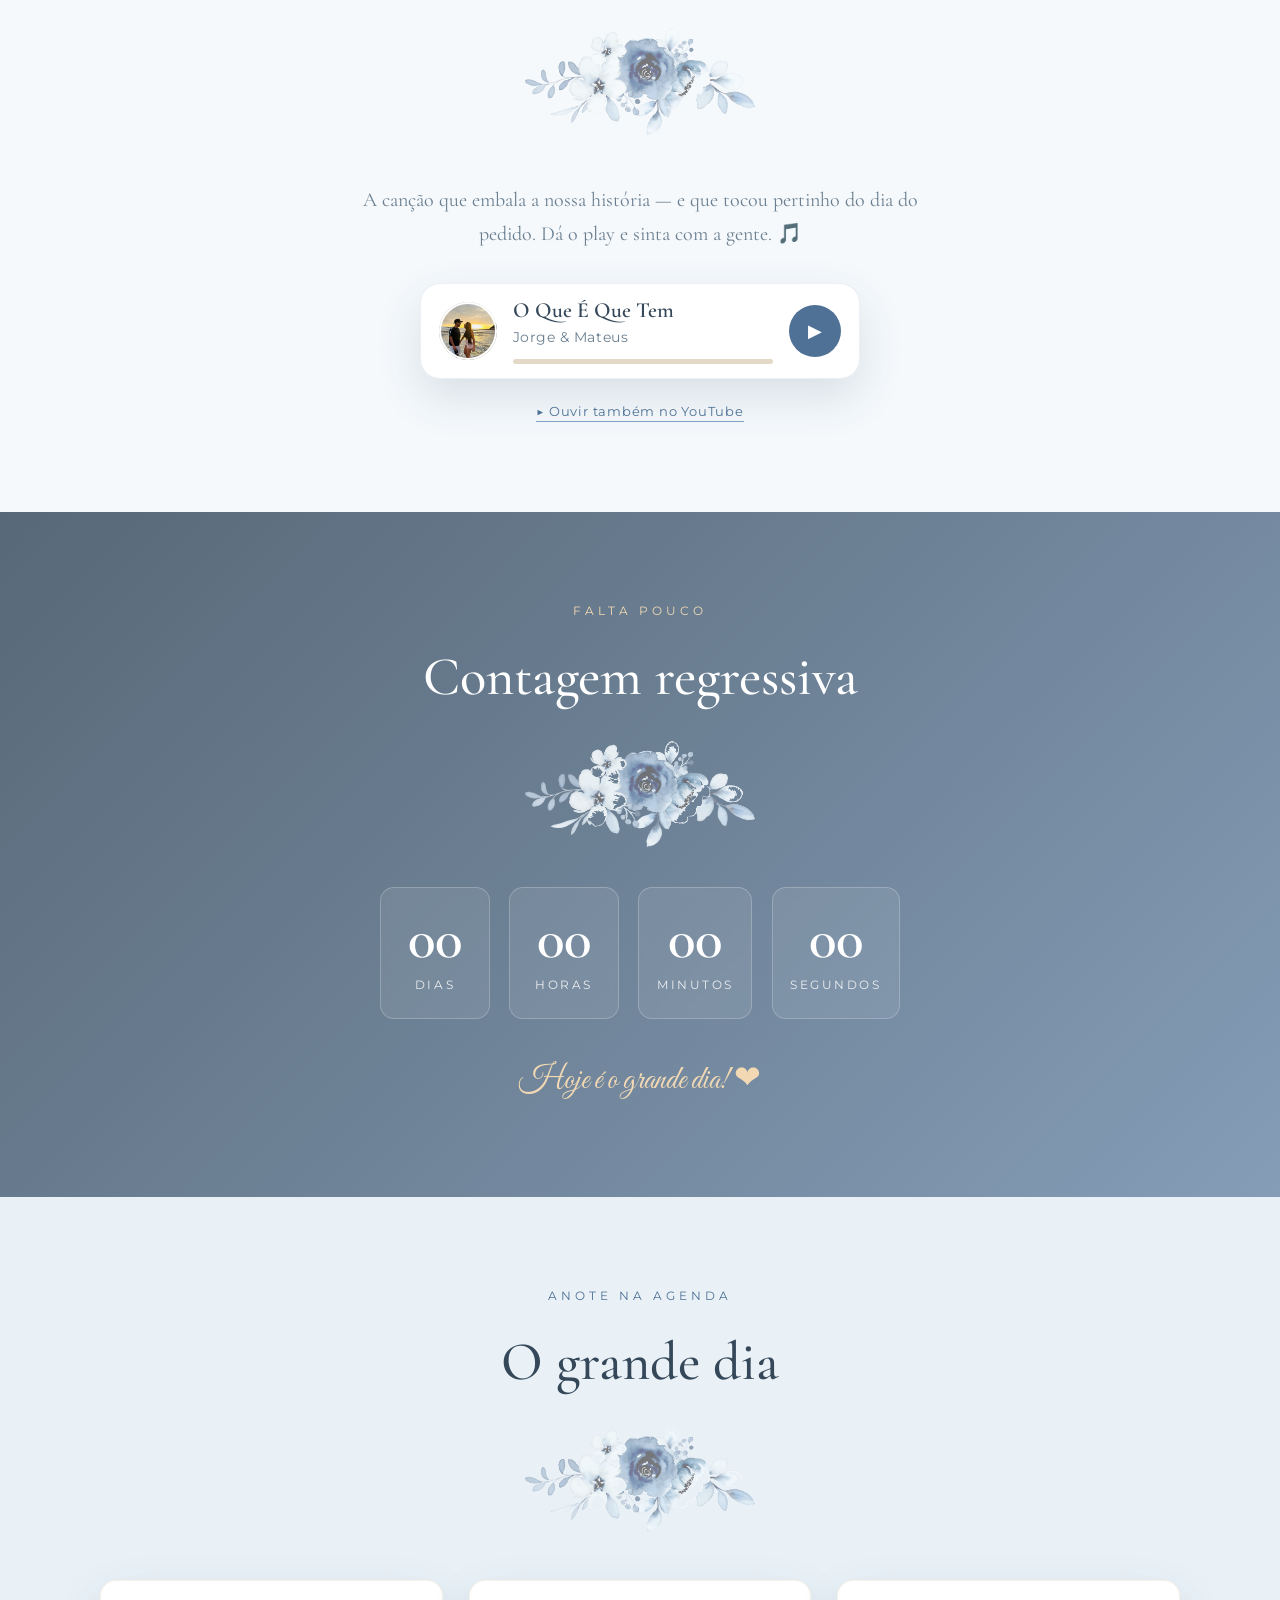
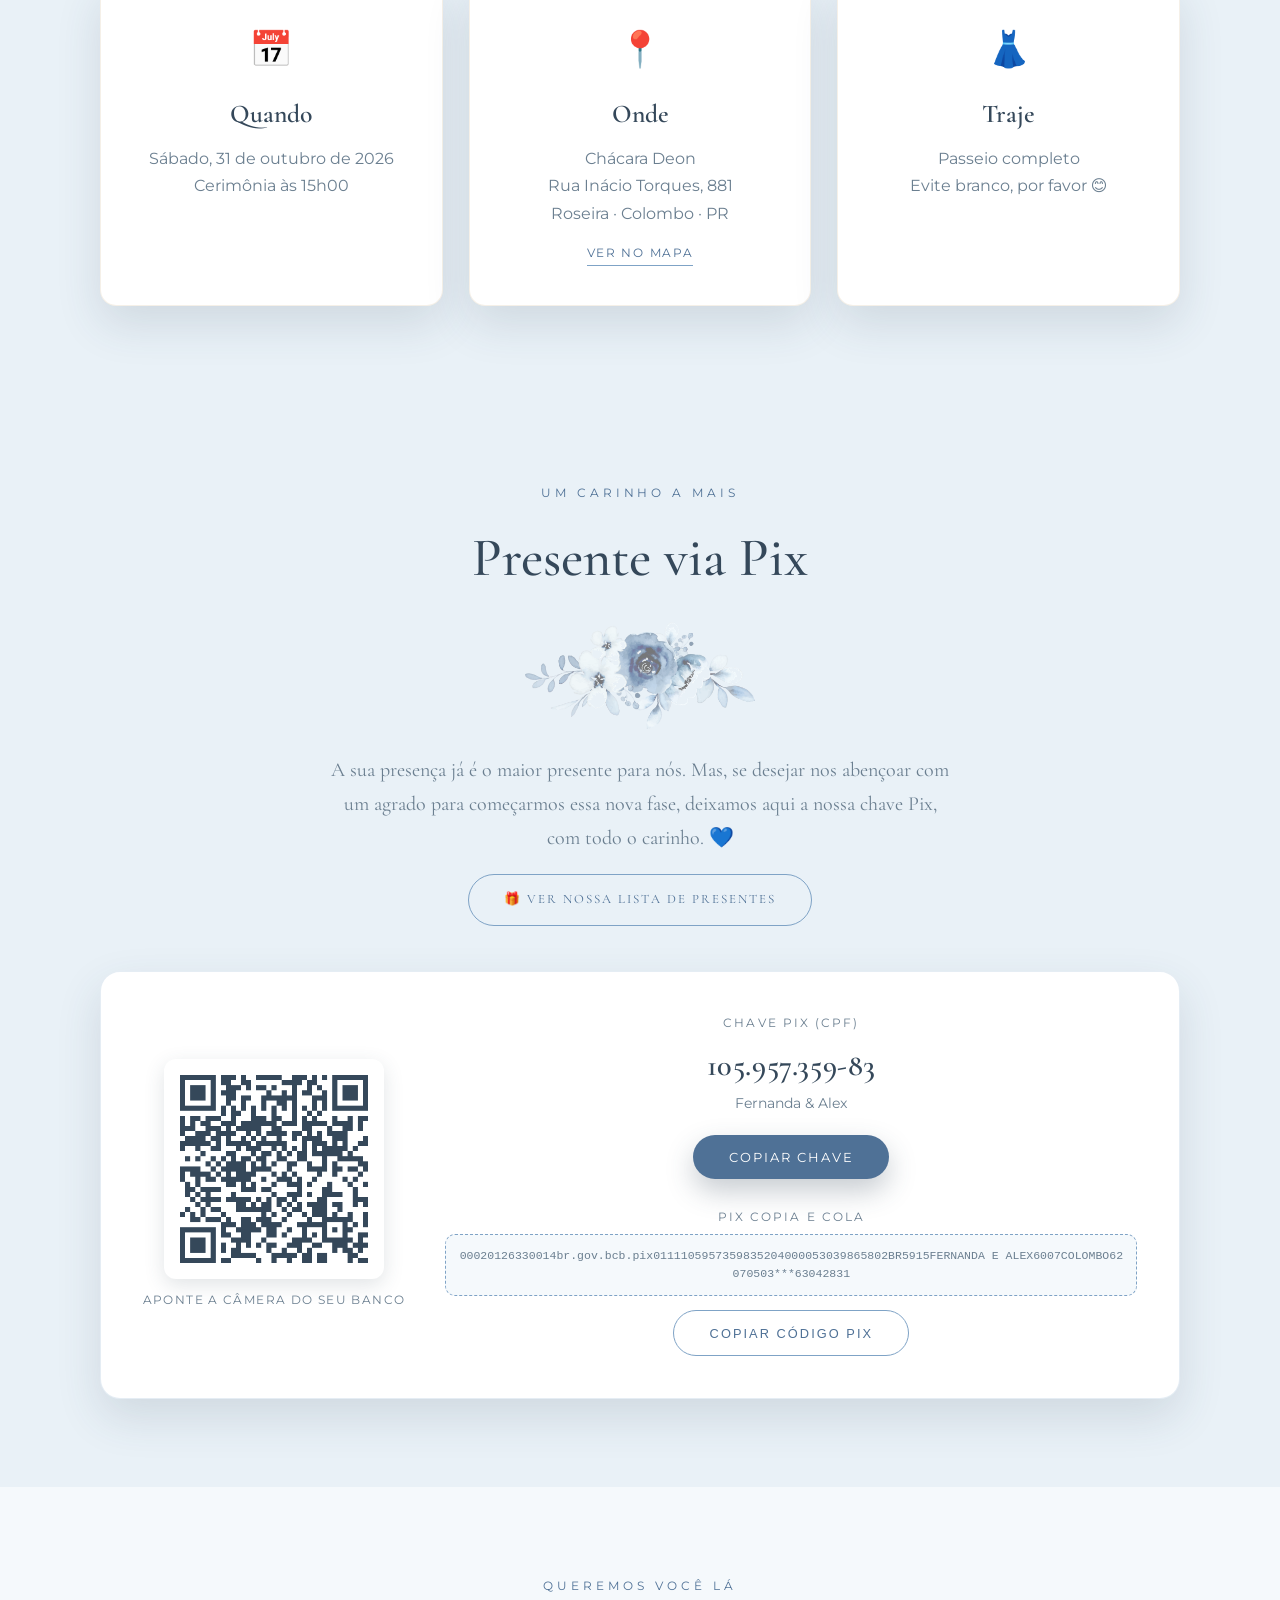
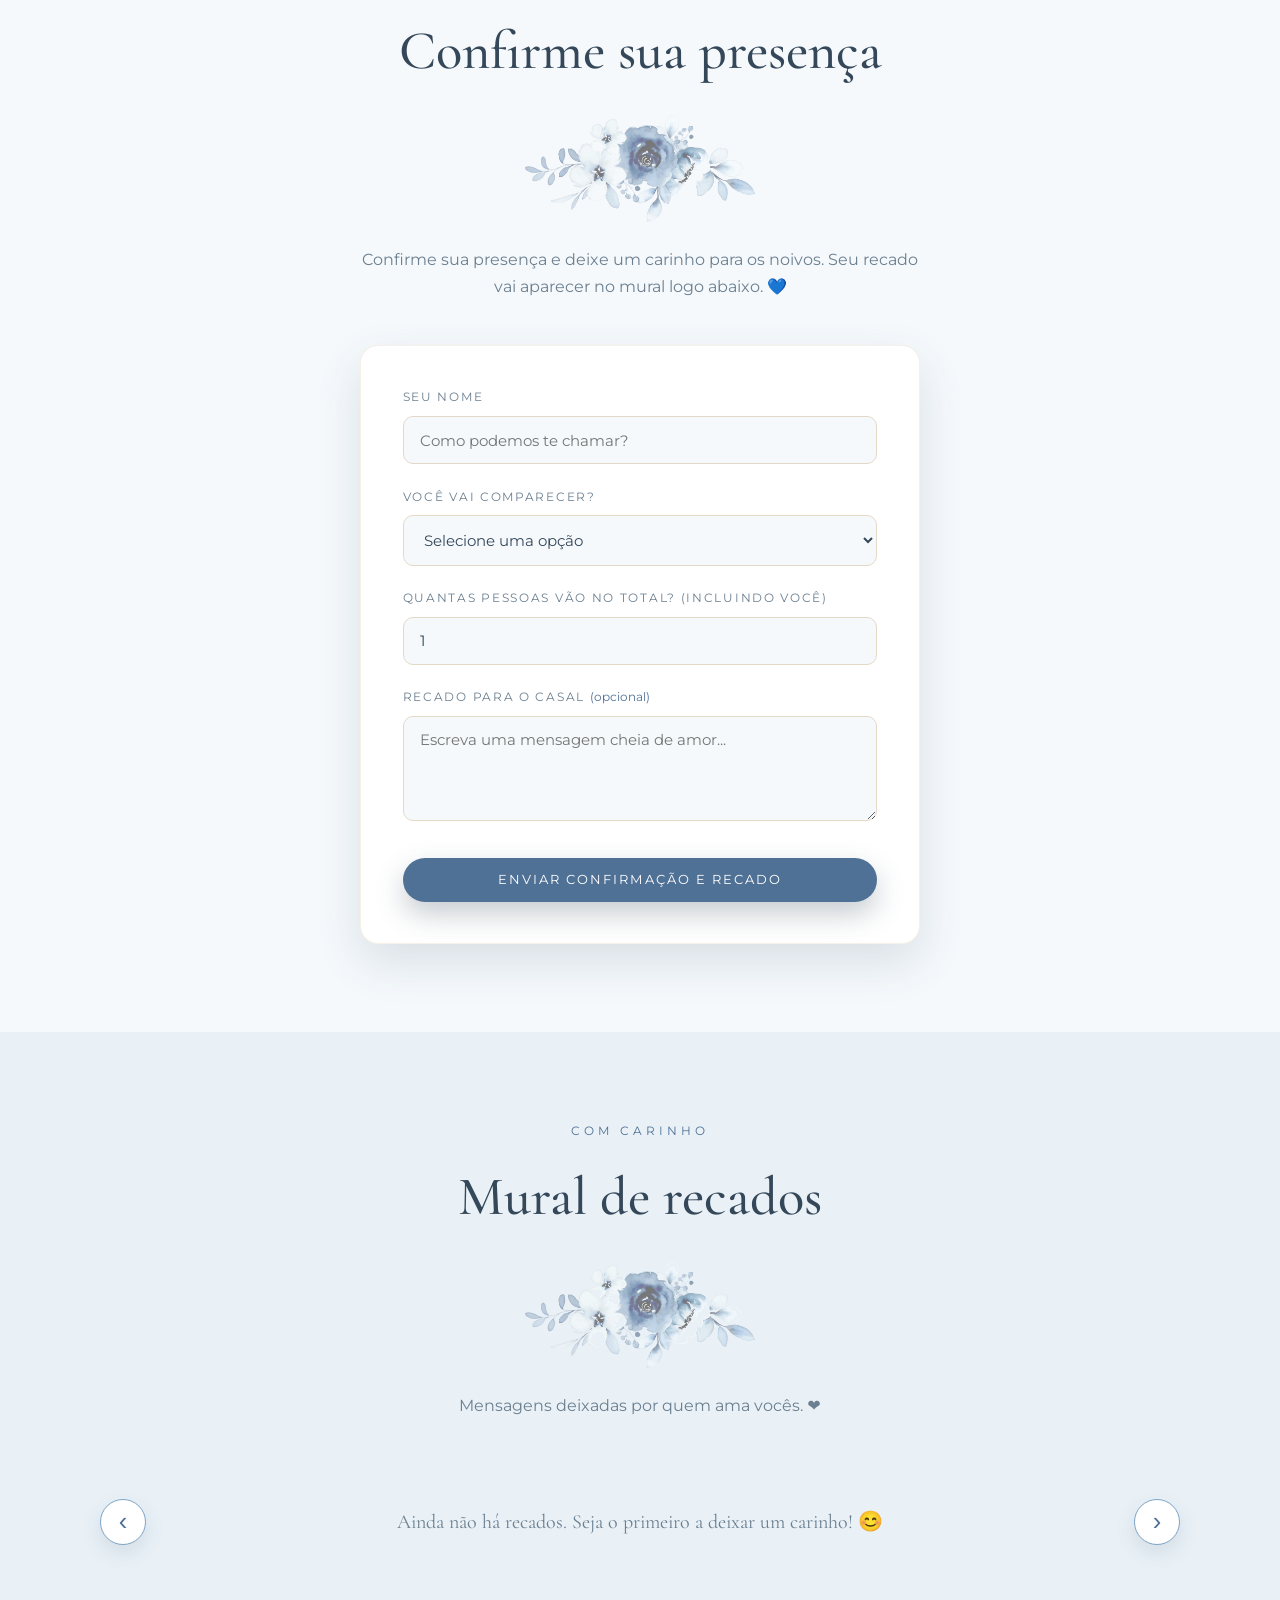
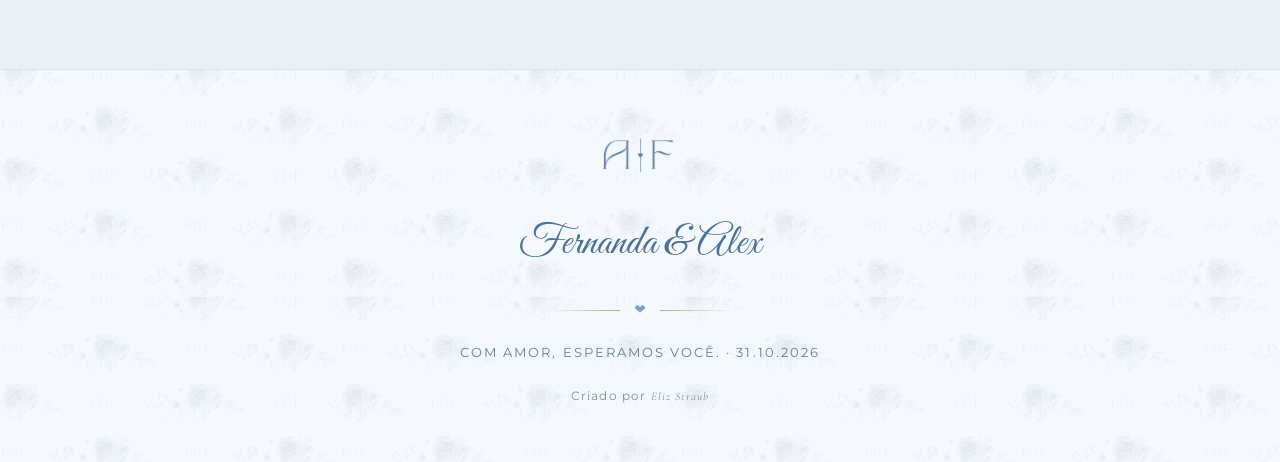
==== commit 327b9edb: "Player de audio nativo para a musica do casal (aguardando arquivo) - Player nativo (audio) com capa," ====
--- a/index.html
+++ b/index.html
@@ -192,11 +192,18 @@
       <img src="ornamento-floral.png" alt="" class="ornament" />
     </div>
     <p class="musica__intro">A canção que embala a nossa história &mdash; e que tocou pertinho do dia do pedido. Dá o play e sinta com a gente. &#127925;</p>
-    <div class="spotify-player">
-      <iframe style="border-radius:12px" src="https://open.spotify.com/embed/track/1p6dBmCdP7xh3OMTYJDZPK?utm_source=generator" width="100%" height="152" frameborder="0" allow="autoplay; clipboard-write; encrypted-media; fullscreen; picture-in-picture" loading="lazy" title="Nossa música no Spotify"></iframe>
+    <div class="player">
+      <span class="player__cover" aria-hidden="true"></span>
+      <div class="player__info">
+        <span class="player__song">O Que É Que Tem</span>
+        <span class="player__artist">Jorge &amp; Mateus</span>
+        <div class="player__bar" id="audio-bar"><div class="player__progress" id="audio-progress"></div></div>
+      </div>
+      <button class="player__btn" id="audio-btn" type="button" aria-label="Tocar música">&#9654;</button>
+      <audio id="audio-el" src="nossa-musica.mp3" preload="none"></audio>
     </div>
     <p class="musica__link">
-      <a href="https://www.youtube.com/watch?v=51lOFuCR7dE" target="_blank" rel="noopener">&#9654; Ouvir a música completa no YouTube</a>
+      <a href="https://www.youtube.com/watch?v=51lOFuCR7dE" target="_blank" rel="noopener">&#9654; Ouvir também no YouTube</a>
     </p>
   </section>
 
--- a/styles.css
+++ b/styles.css
@@ -709,33 +709,16 @@
 .musica__link a:hover { color: var(--ink); }
 
 .player {
-  position: relative;
-  max-width: 420px;
+  display: flex;
+  align-items: center;
+  gap: 1rem;
+  max-width: 440px;
   margin: 0 auto;
-  border-radius: 999px;
-  overflow: hidden;
+  background: var(--white);
+  border-radius: 20px;
+  padding: 0.9rem 1.1rem;
   box-shadow: var(--shadow);
   border: 1px solid rgba(127, 163, 198, 0.16);
-}
-/* Player do YouTube em tamanho real, atrás e coberto (toca só o áudio) */
-.player__yt {
-  position: absolute;
-  top: -75px;
-  left: 0;
-  right: 0;
-  height: 220px;
-  z-index: 0;
-  pointer-events: none;
-}
-.player__yt iframe { width: 100%; height: 100%; border: 0; }
-.player__face {
-  position: relative;
-  z-index: 2;
-  display: flex;
-  align-items: center;
-  gap: 1rem;
-  background: var(--white);
-  padding: 0.7rem 0.9rem;
 }
 .player__cover {
   width: 58px;
@@ -757,6 +740,15 @@
   line-height: 1.15;
 }
 .player__artist { font-size: 0.85rem; letter-spacing: 0.04em; color: var(--muted); }
+.player__bar {
+  margin-top: 0.55rem;
+  height: 5px;
+  border-radius: 999px;
+  background: var(--sand);
+  overflow: hidden;
+  cursor: pointer;
+}
+.player__progress { height: 100%; width: 0; background: var(--gold-dark); border-radius: 999px; }
 .player__btn {
   flex: 0 0 auto;
   width: 52px;
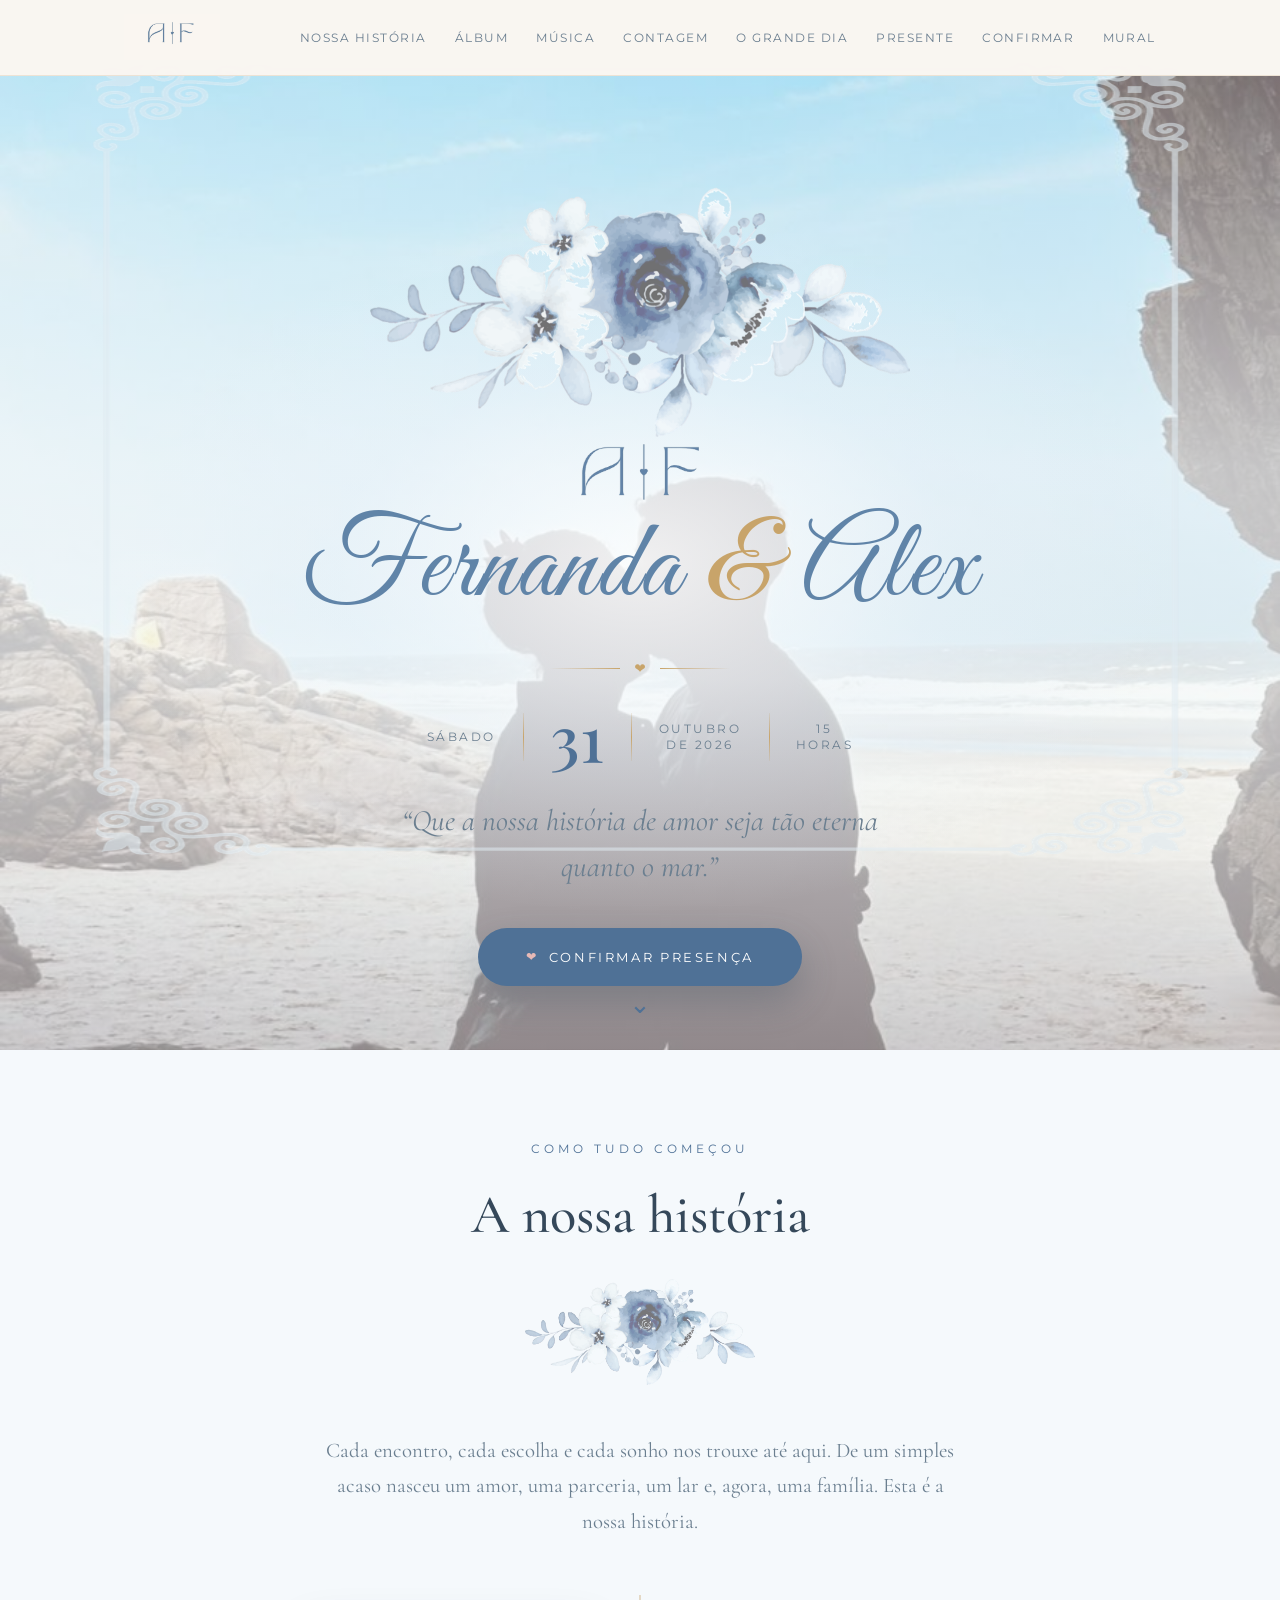
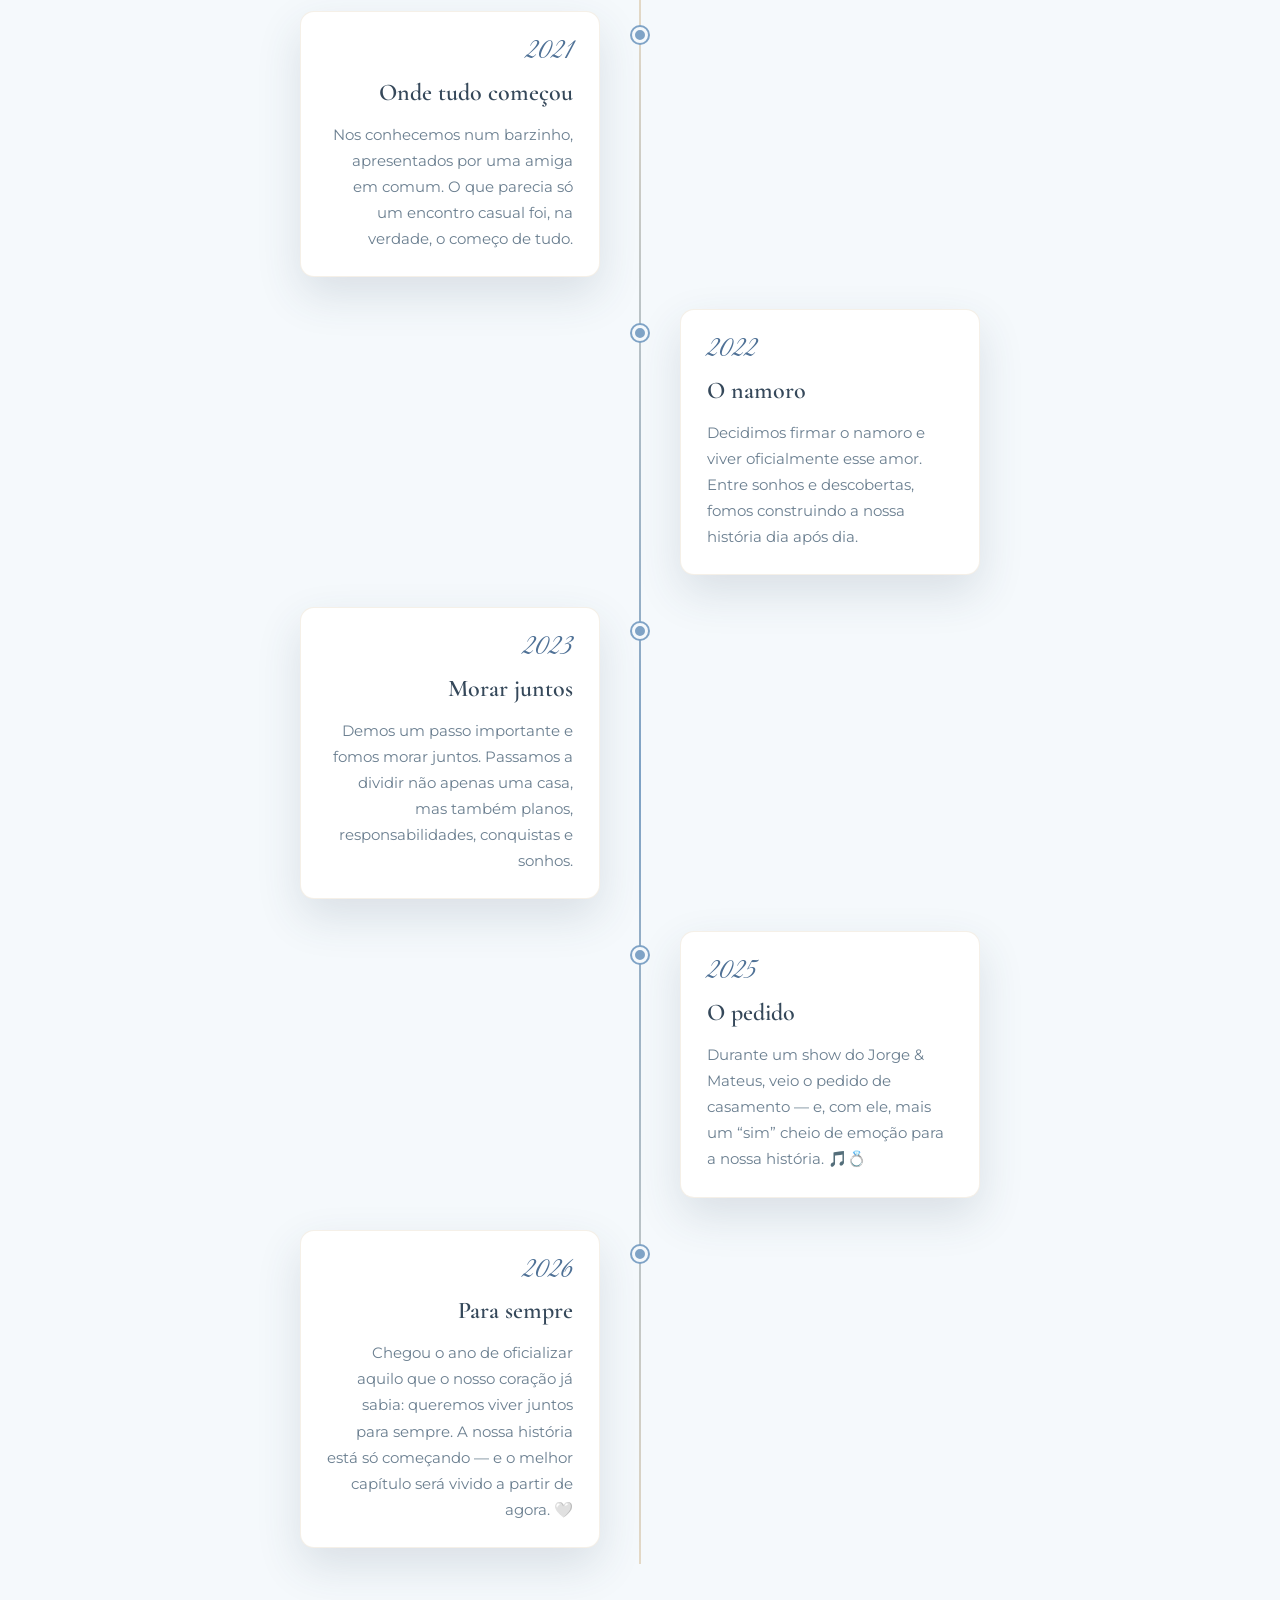
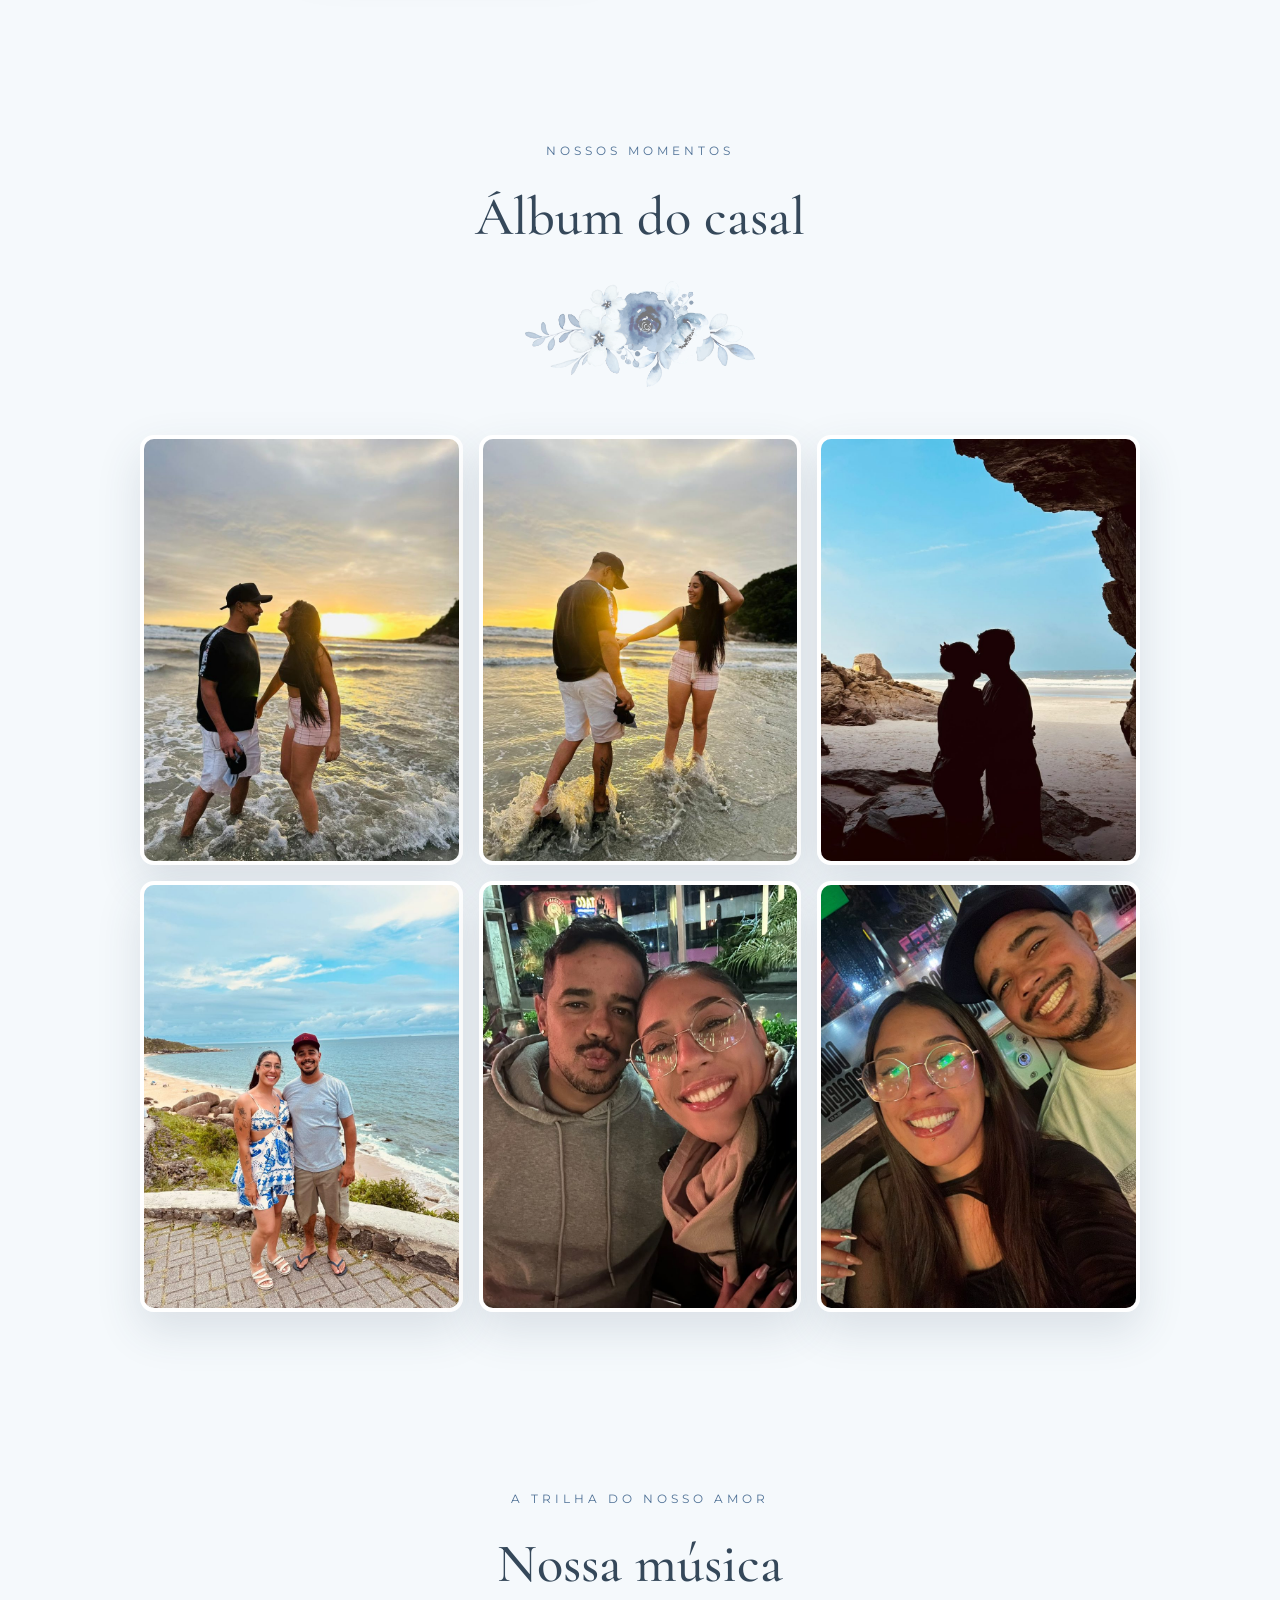
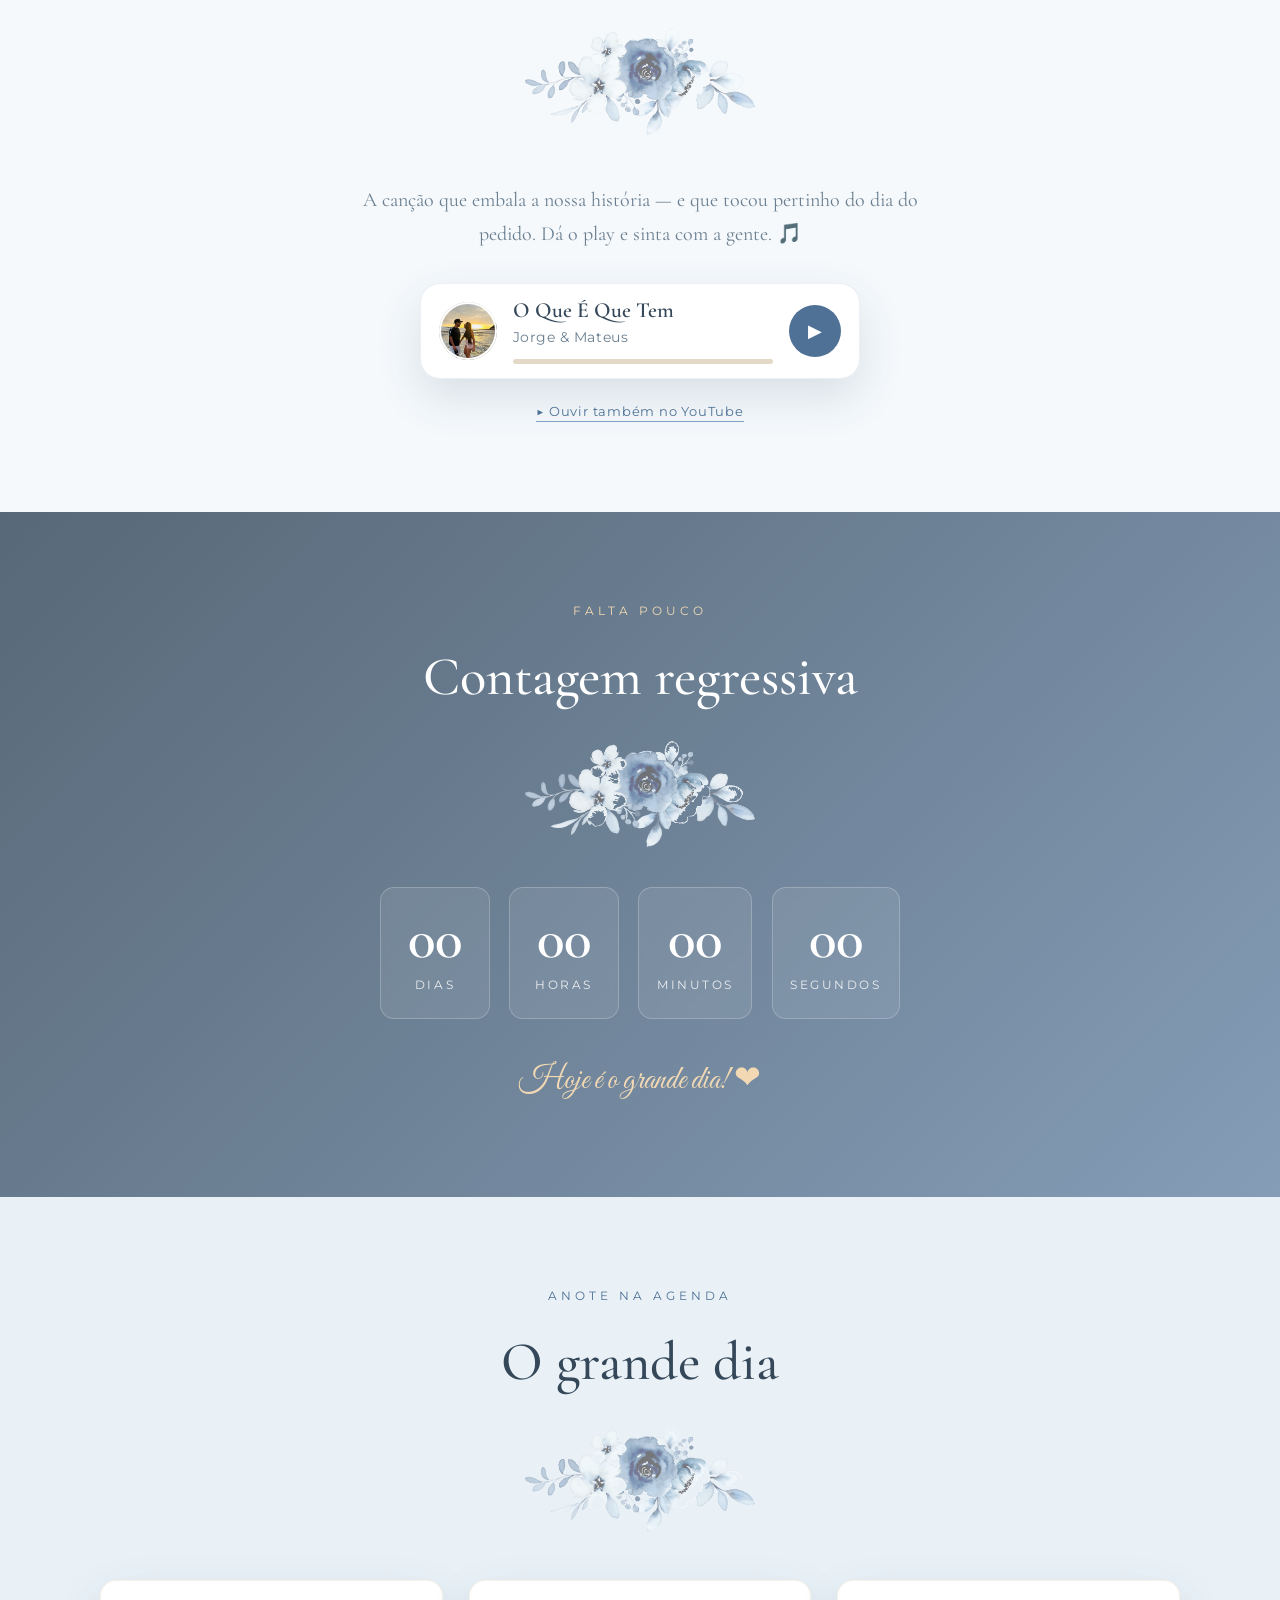
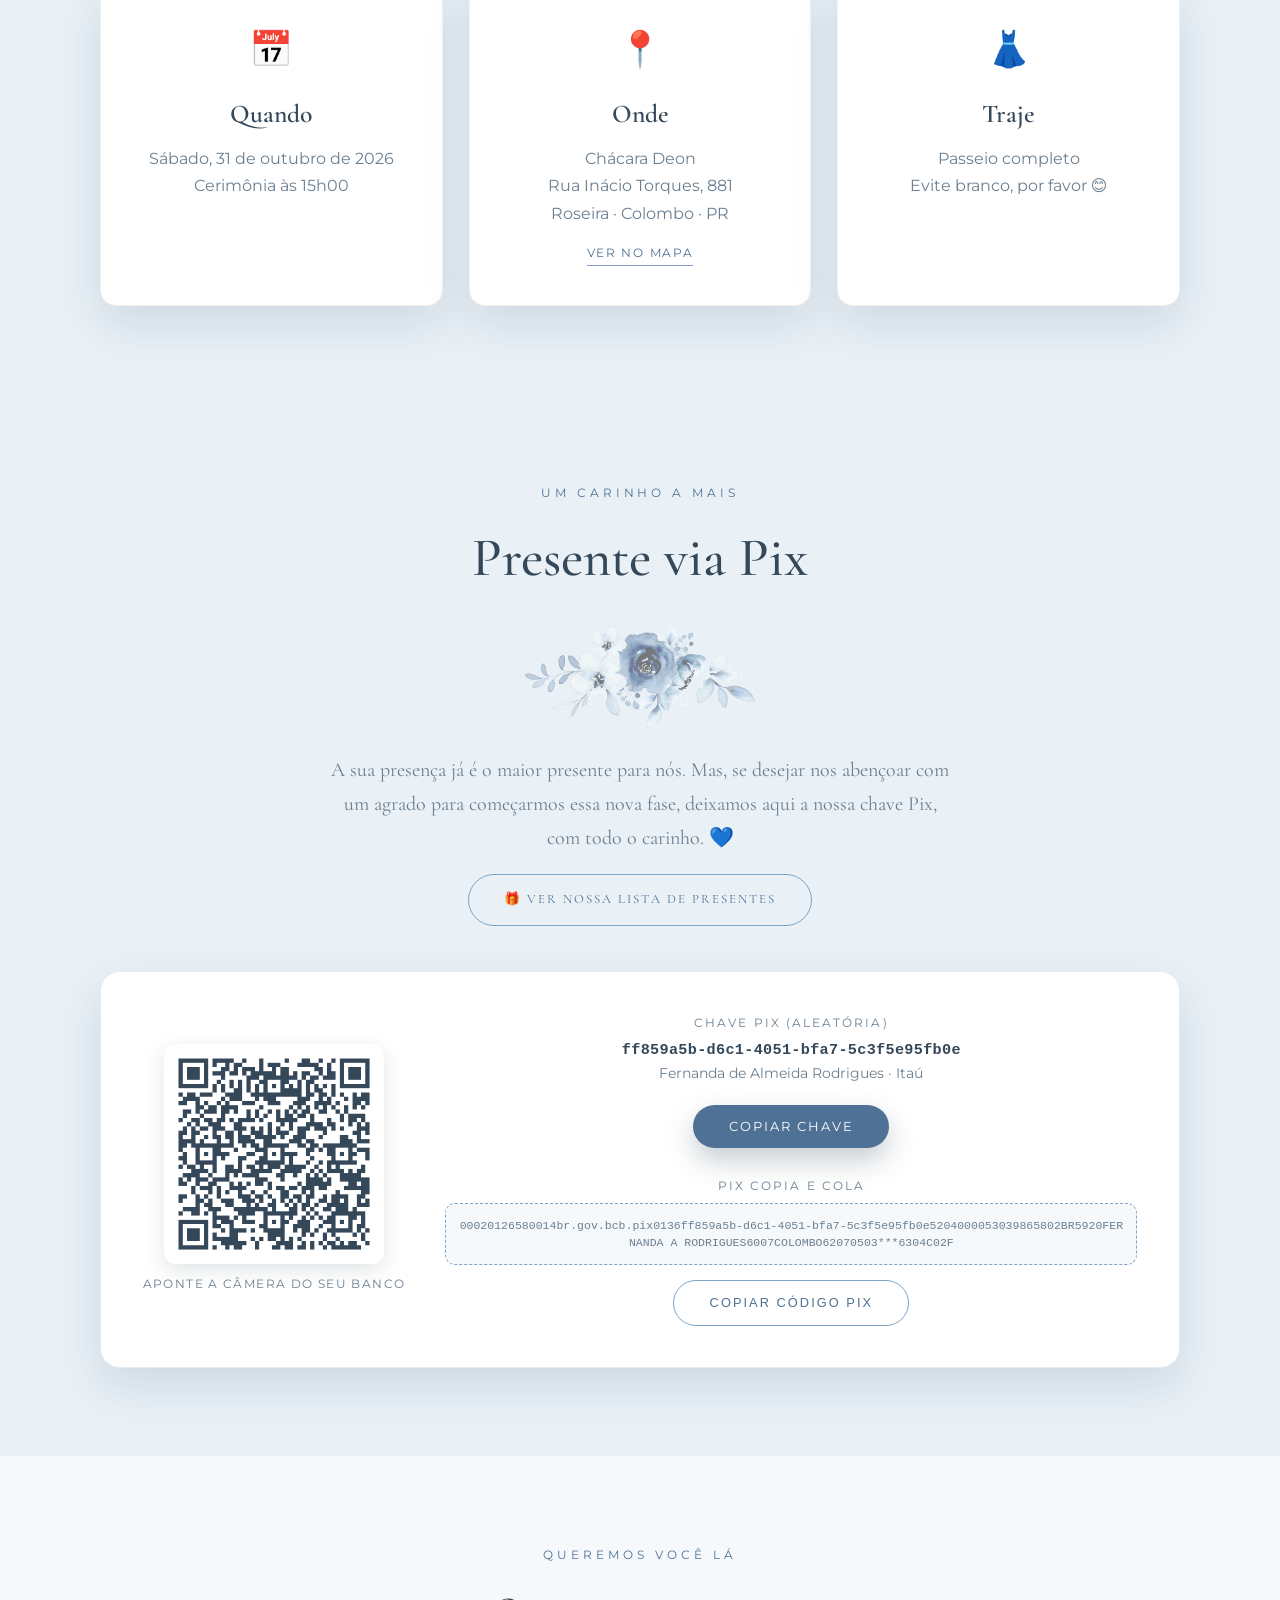
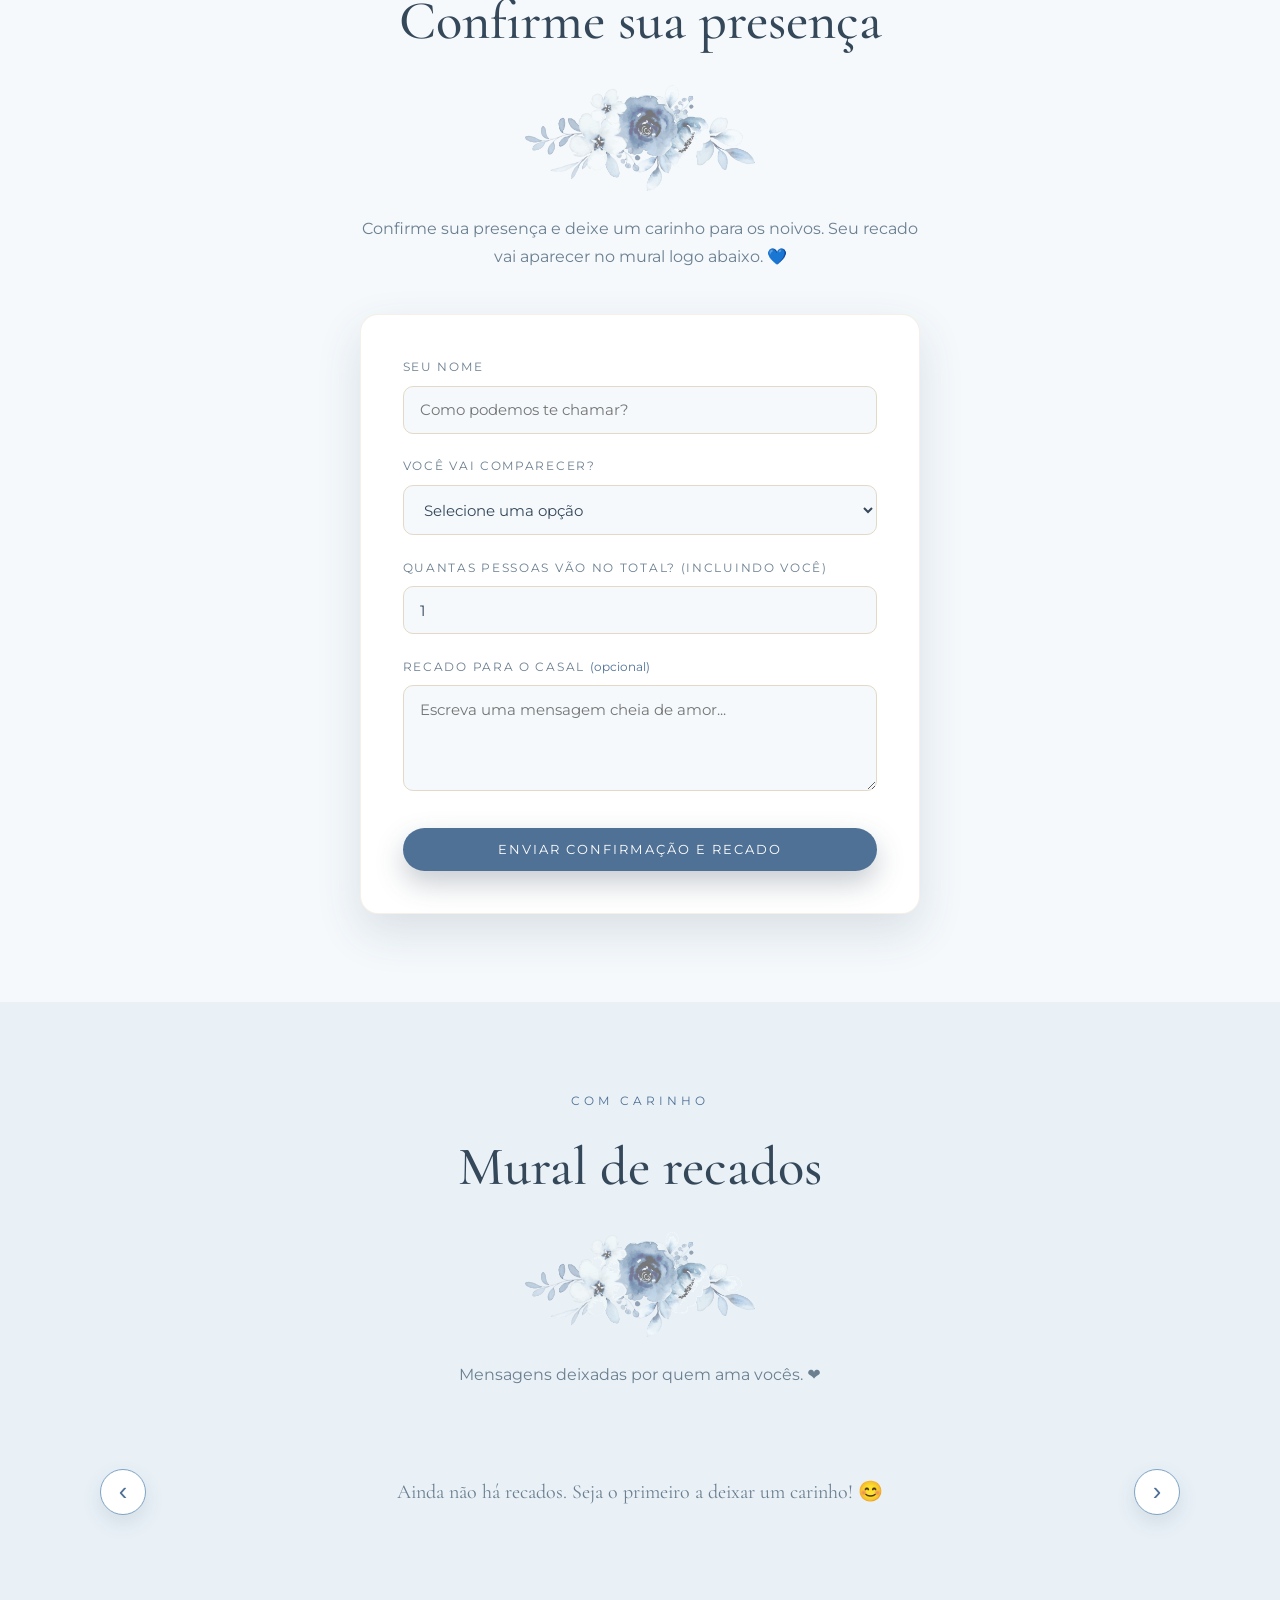
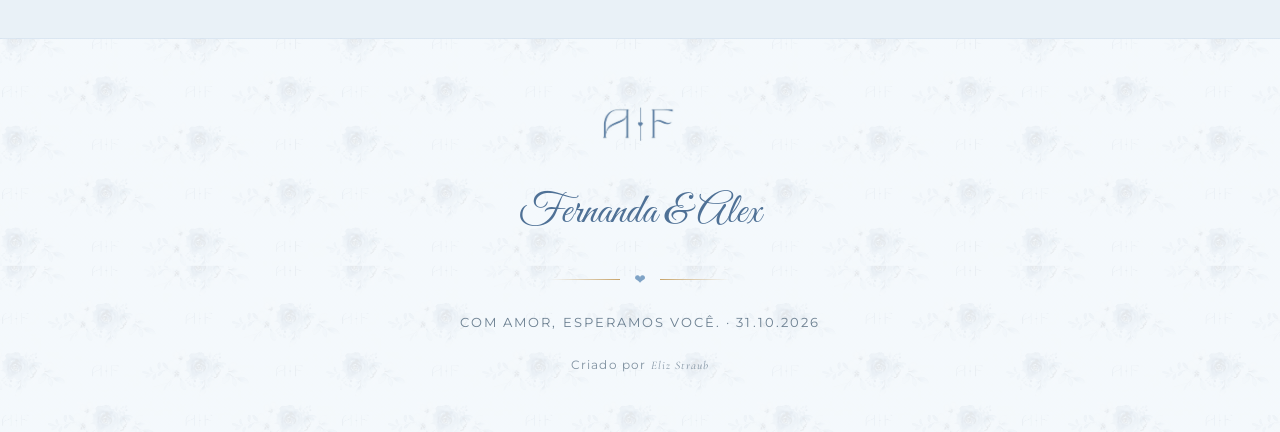
==== commit 3ef33caa: "Atualiza chave Pix e monta lista completa de presentes com precos - Nova chave Pix aleatoria (Fernan" ====
--- a/index.html
+++ b/index.html
@@ -275,15 +275,15 @@
       </div>
 
       <div class="gift__info">
-        <span class="gift__label">Chave Pix (CPF)</span>
-        <p class="gift__key" id="pix-key" data-key="10595735983">105.957.359-83</p>
-        <span class="gift__holder">Fernanda &amp; Alex</span>
+        <span class="gift__label">Chave Pix (aleatória)</span>
+        <p class="gift__key gift__key--small" id="pix-key" data-key="ff859a5b-d6c1-4051-bfa7-5c3f5e95fb0e">ff859a5b-d6c1-4051-bfa7-5c3f5e95fb0e</p>
+        <span class="gift__holder">Fernanda de Almeida Rodrigues &middot; Itaú</span>
 
         <button type="button" class="btn btn--dark" id="pix-copy-key">Copiar chave</button>
 
         <div class="gift__copiacola">
           <span class="gift__label">Pix Copia e Cola</span>
-          <code class="gift__code" id="pix-brcode">00020126330014br.gov.bcb.pix0111105957359835204000053039865802BR5915FERNANDA E ALEX6007COLOMBO62070503***63042831</code>
+          <code class="gift__code" id="pix-brcode">00020126580014br.gov.bcb.pix0136ff859a5b-d6c1-4051-bfa7-5c3f5e95fb0e5204000053039865802BR5920FERNANDA A RODRIGUES6007COLOMBO62070503***6304C02F</code>
           <button type="button" class="btn btn--ghost" id="pix-copy-brcode">Copiar código Pix</button>
         </div>
 
--- a/styles.css
+++ b/styles.css
@@ -659,6 +659,13 @@
   color: var(--ink);
   letter-spacing: 0.02em;
 }
+.gift__key--small {
+  font-family: "Courier New", monospace;
+  font-size: 0.95rem;
+  font-weight: 600;
+  word-break: break-all;
+  line-height: 1.4;
+}
 .gift__holder {
   display: block;
   font-size: 0.9rem;
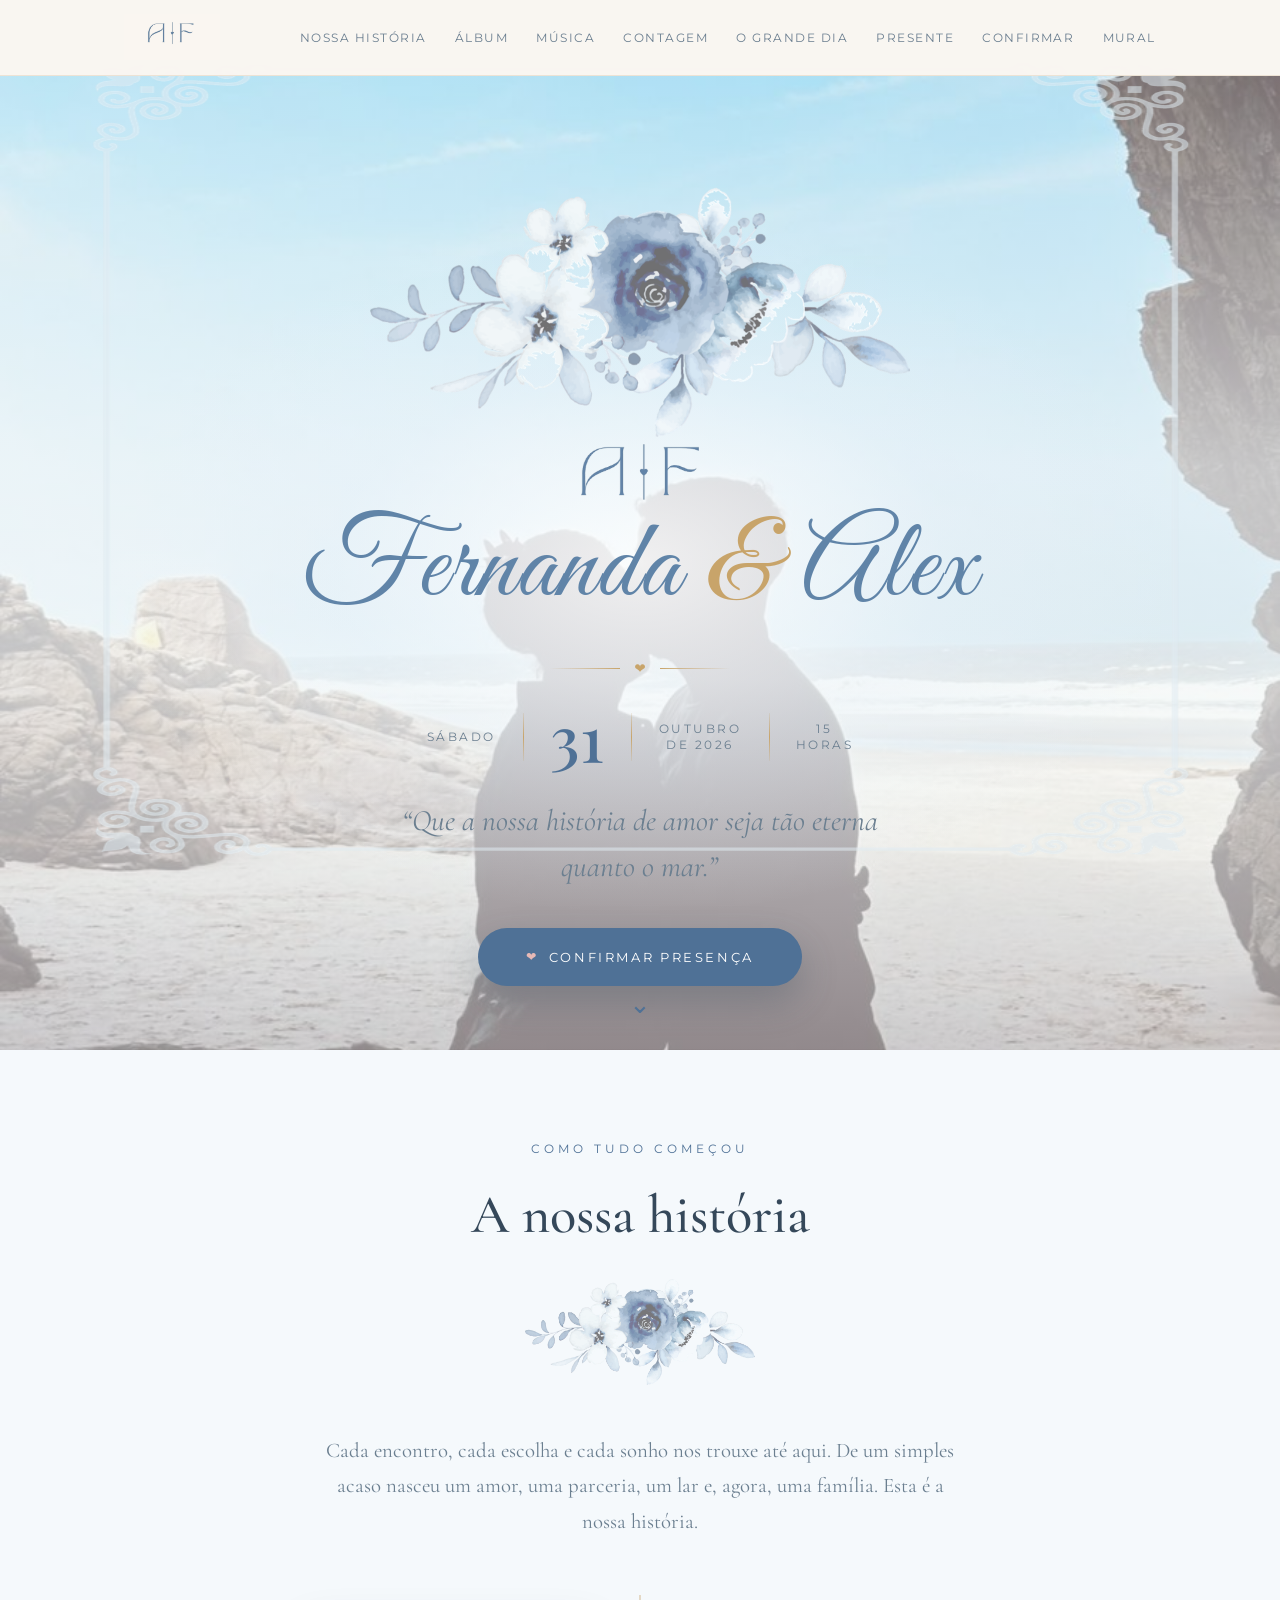
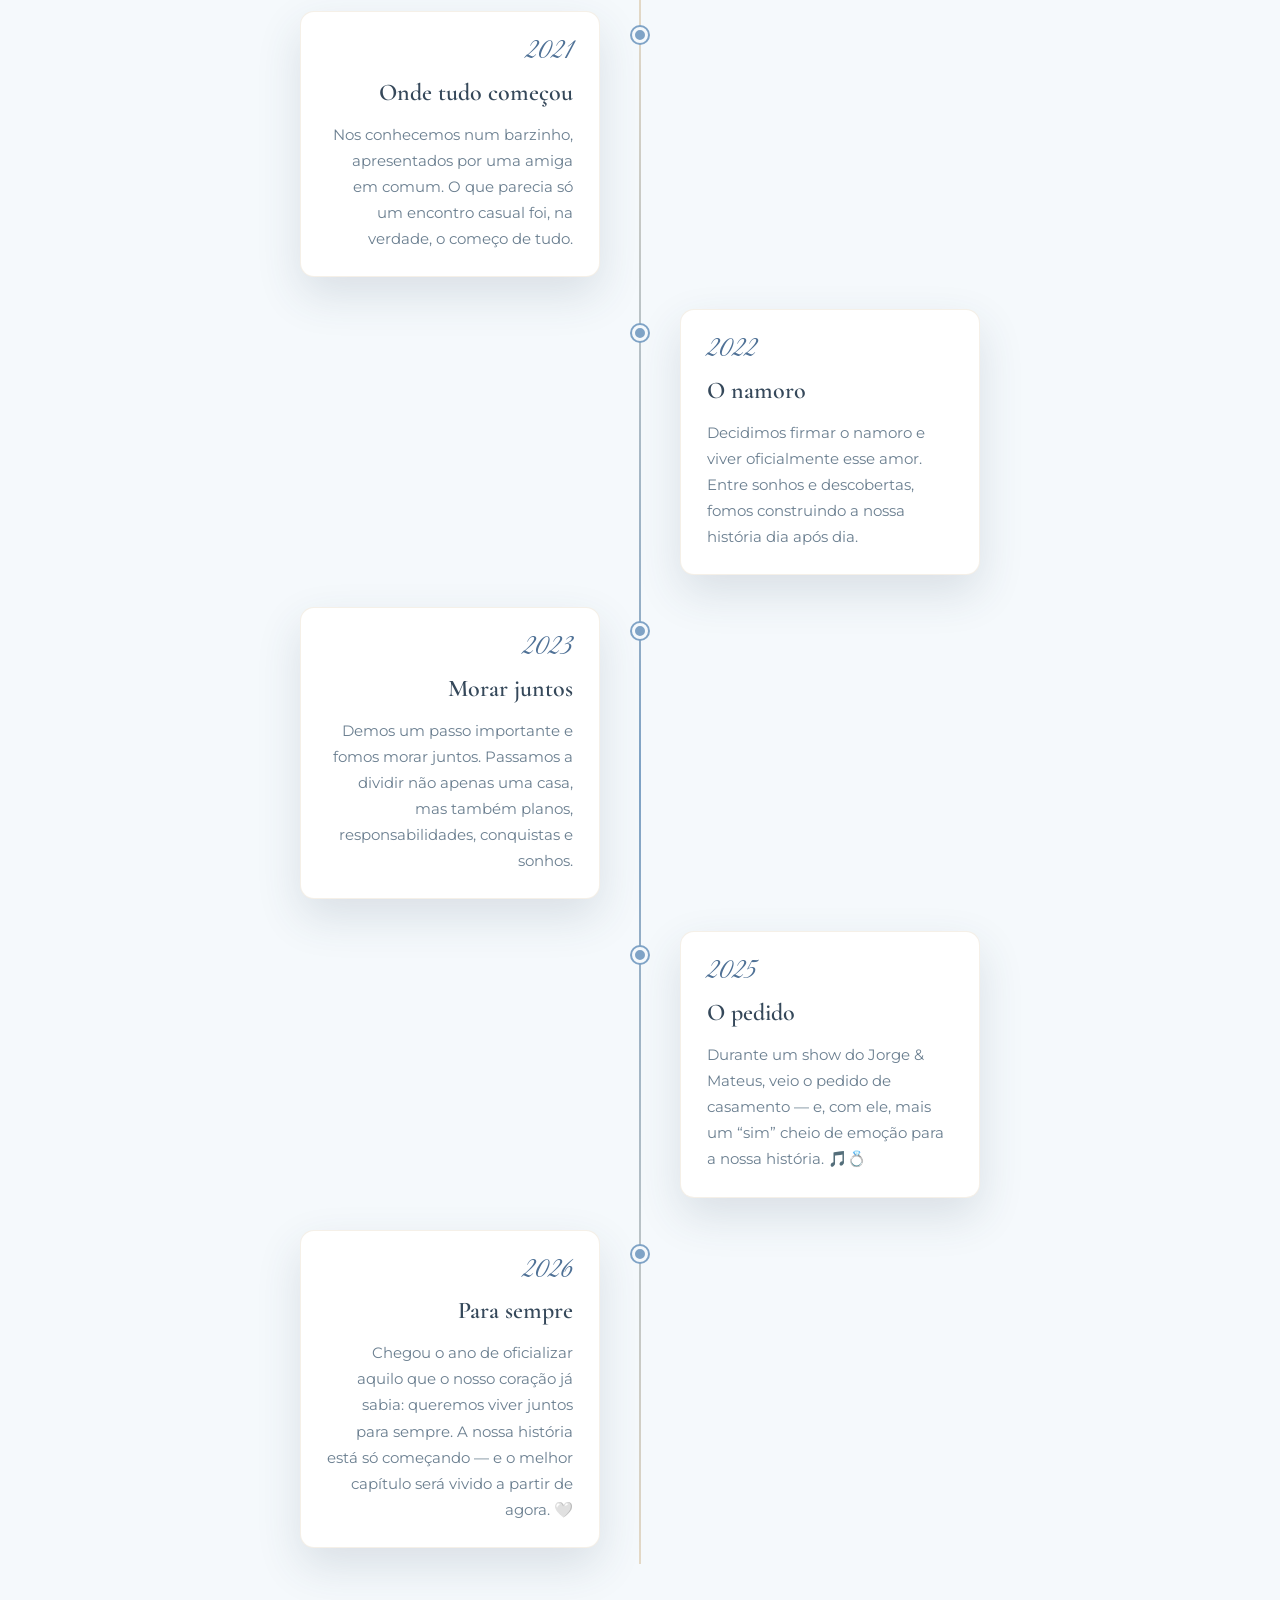
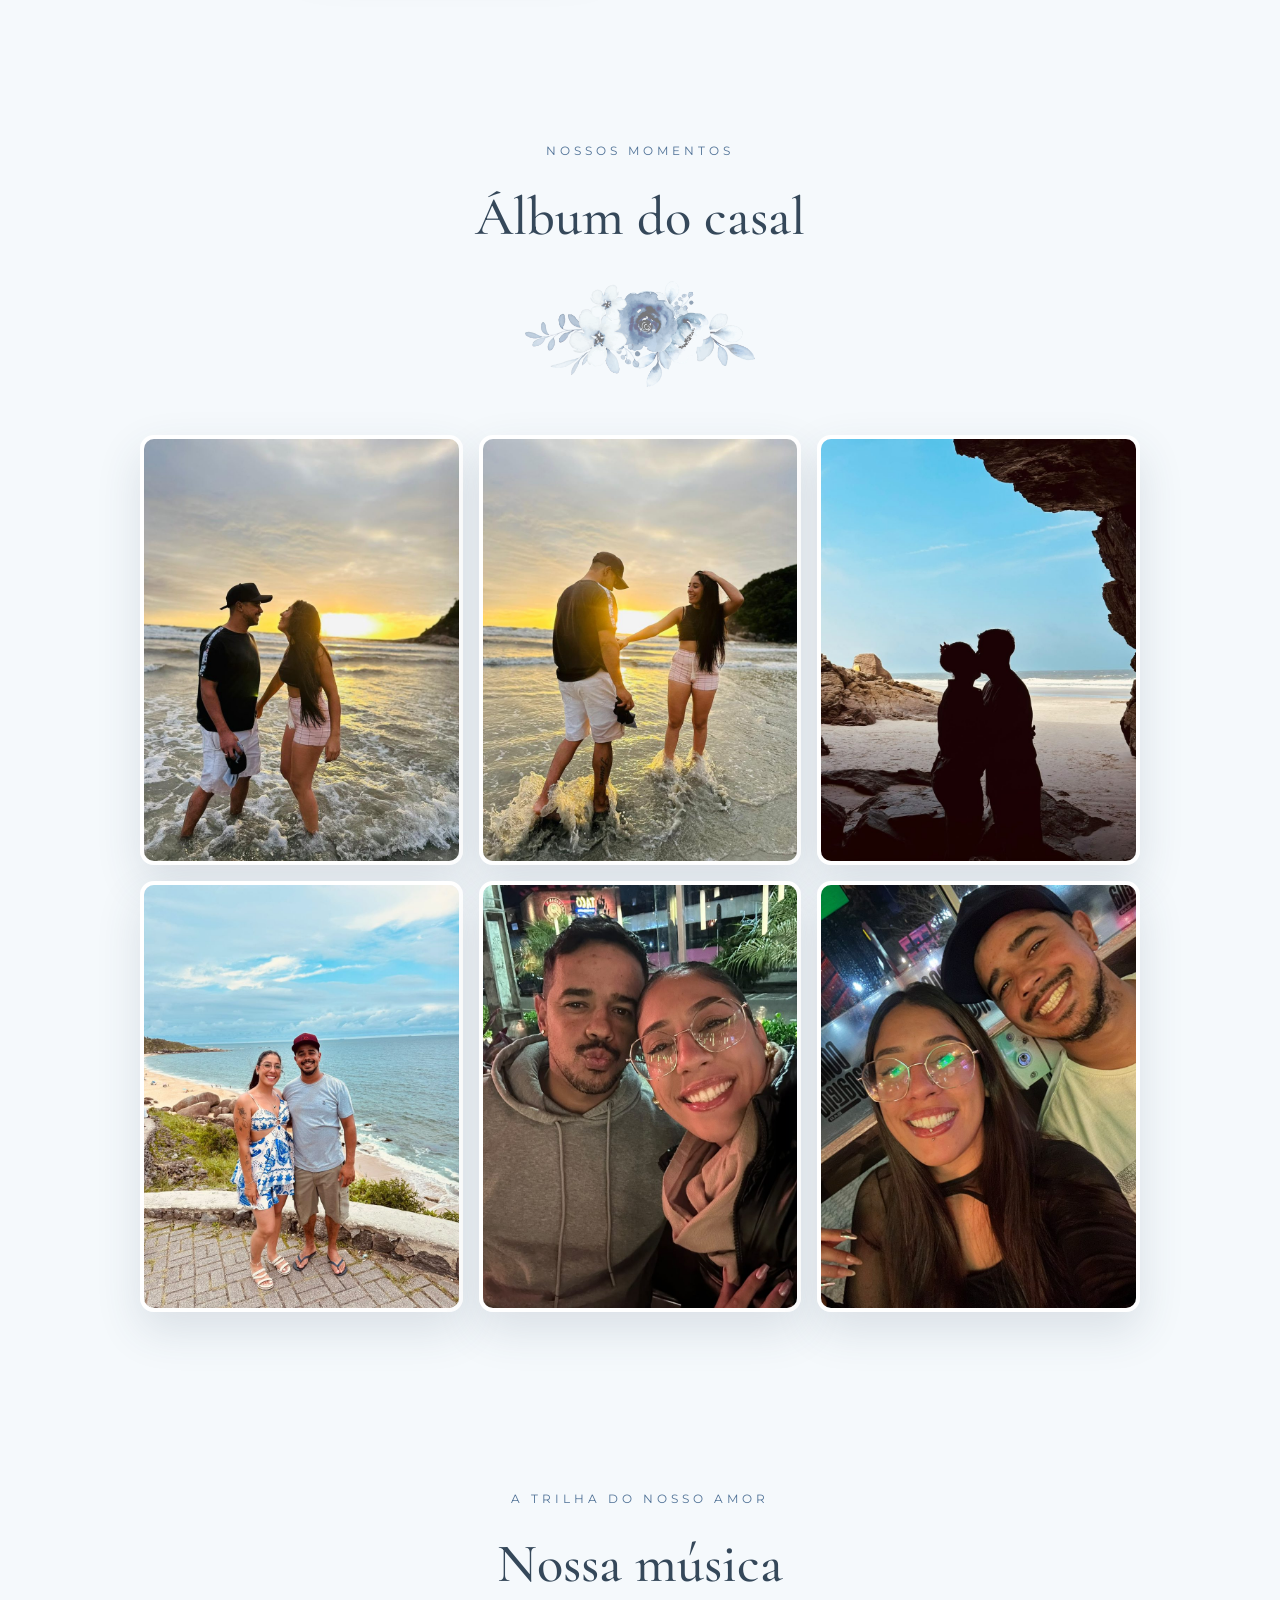
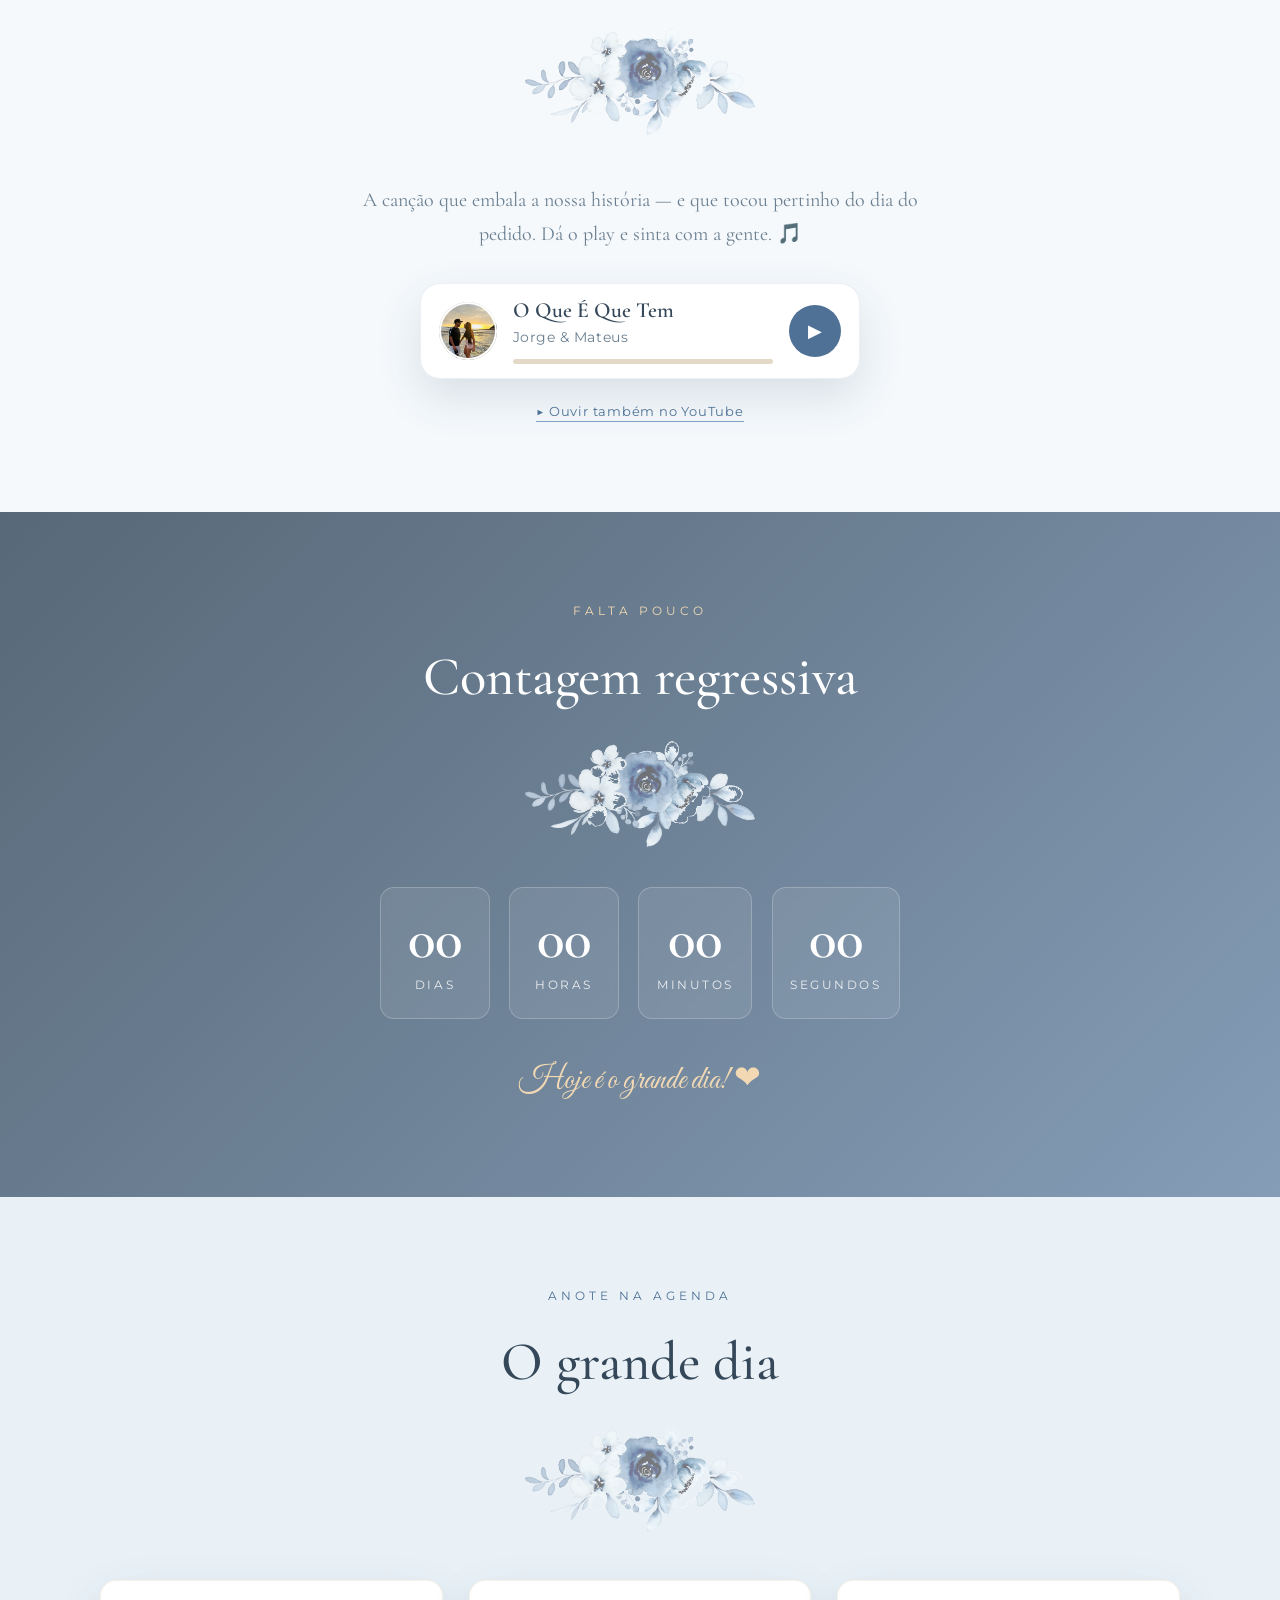
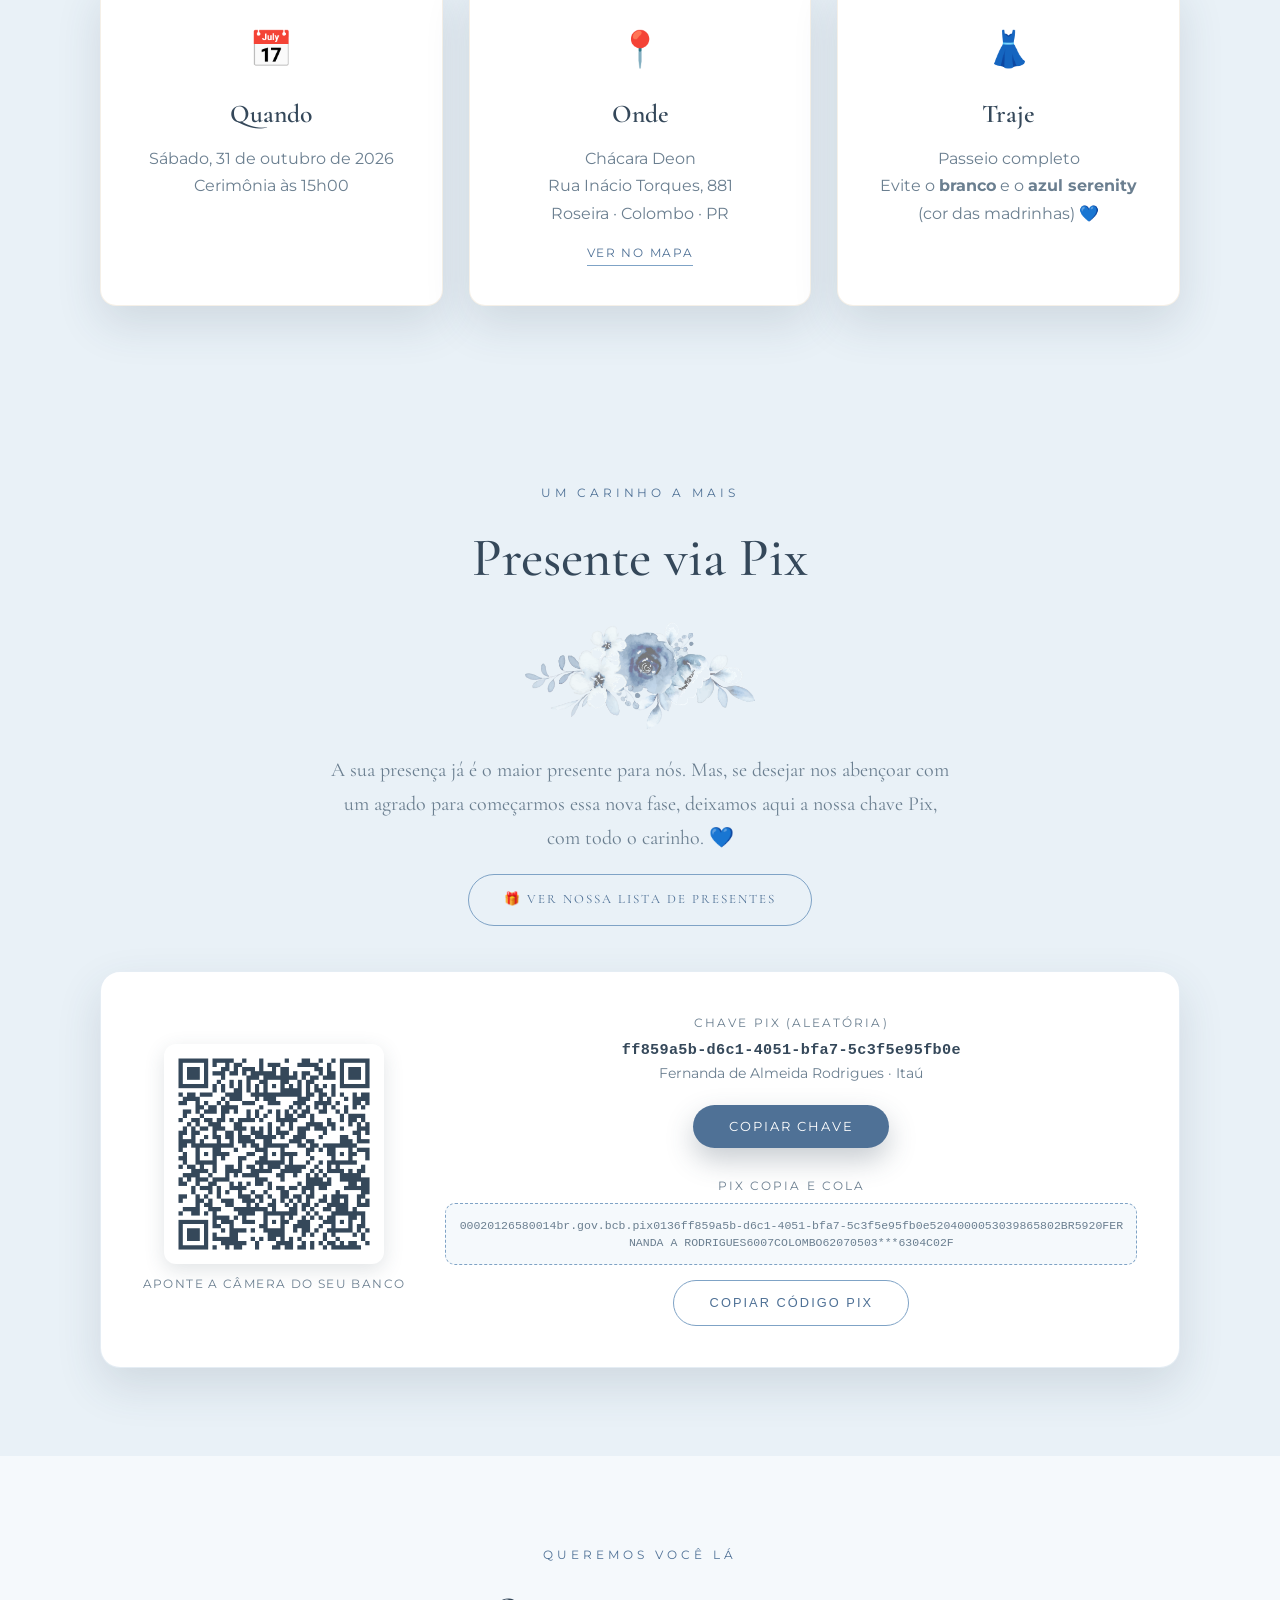
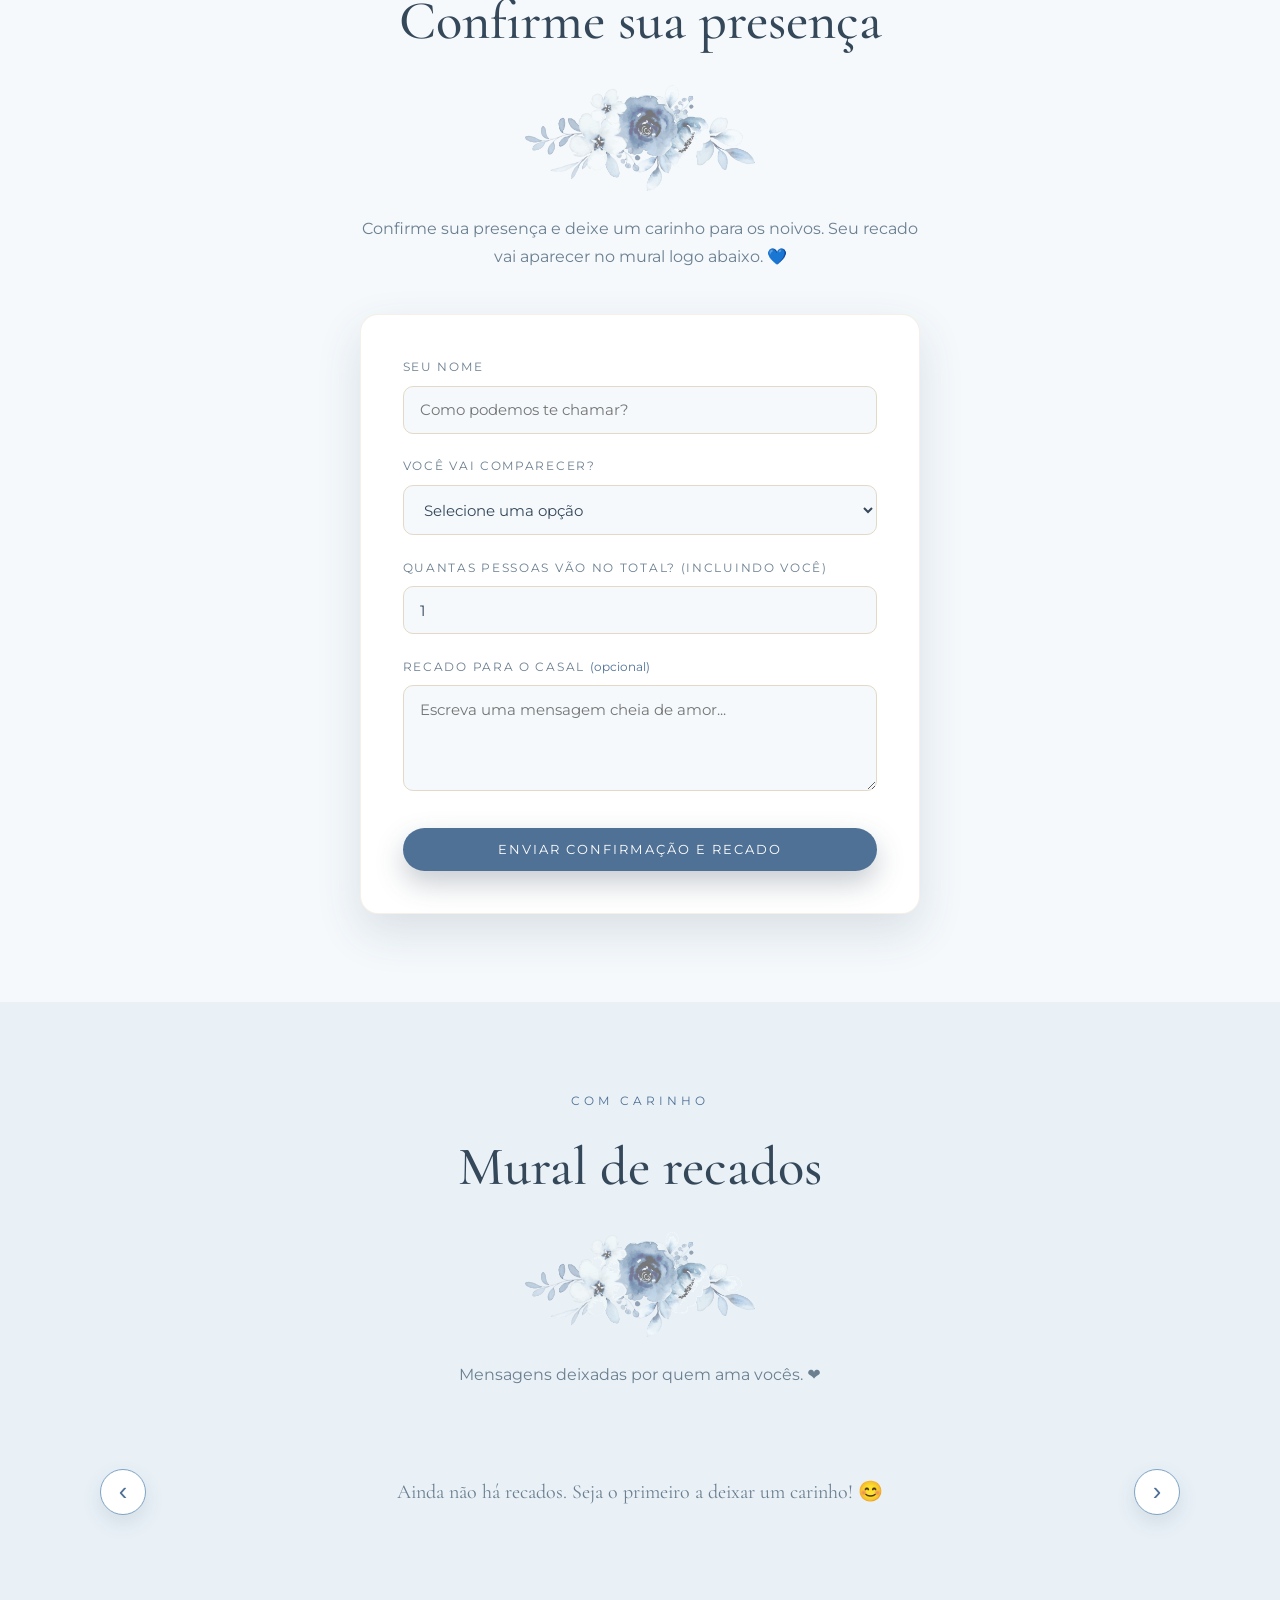
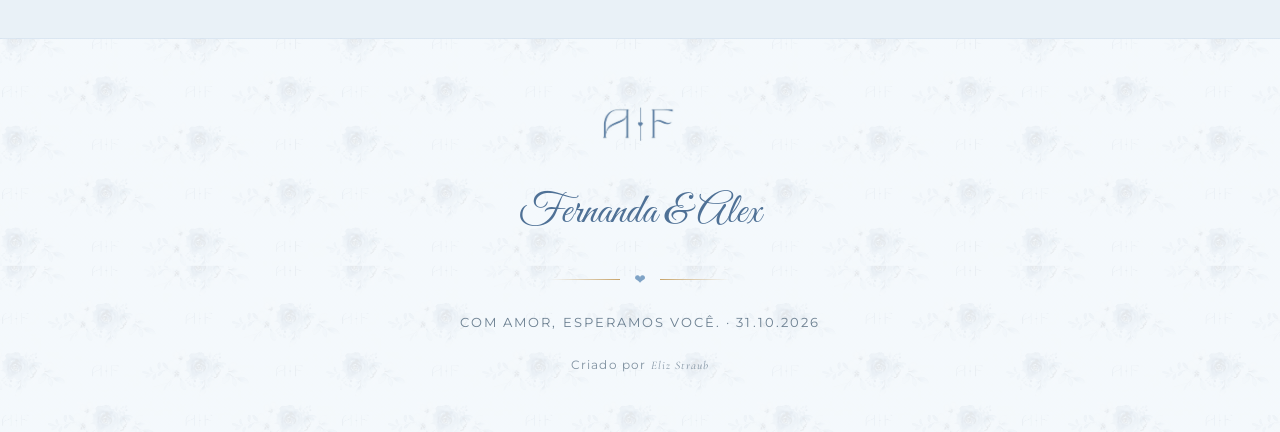
==== commit 5f9214fd: "Traje: evite branco e azul serenity; presentes descontraidos e engracados" ====
--- a/index.html
+++ b/index.html
@@ -245,7 +245,7 @@
       <div class="detail-card">
         <div class="detail-card__icon" aria-hidden="true">&#128087;</div>
         <h3>Traje</h3>
-        <p>Passeio completo<br />Evite branco, por favor &#128522;</p>
+        <p>Passeio completo<br />Evite o <strong>branco</strong> e o <strong>azul serenity</strong> (cor das madrinhas) &#128153;</p>
       </div>
     </div>
   </section>
--- a/styles.css
+++ b/styles.css
@@ -858,18 +858,51 @@
 .presente-card {
   background: var(--white);
   border-radius: 18px;
-  padding: 2rem 1.6rem;
+  padding: 0;
+  overflow: hidden;
   text-align: center;
   box-shadow: var(--shadow);
   border: 1px solid rgba(127, 163, 198, 0.14);
-  display: flex;
-  flex-direction: column;
-  align-items: center;
-  gap: 0.7rem;
   transition: transform 0.3s ease;
 }
 .presente-card:hover { transform: translateY(-6px); }
 .presente-card__emoji { font-size: 2.6rem; line-height: 1; }
+/* Capa (meme) */
+.presente-card__capa {
+  position: relative;
+  width: 100%;
+  height: 190px;
+  background: linear-gradient(135deg, #e7f0f9, #d6e5f1);
+  display: flex;
+  align-items: center;
+  justify-content: center;
+  overflow: hidden;
+}
+.presente-card__meme {
+  position: absolute;
+  inset: 0;
+  width: 100%;
+  height: 100%;
+  object-fit: cover;
+  display: block;
+  z-index: 1;
+}
+.presente-card__capa-emoji {
+  position: absolute;
+  top: 50%;
+  left: 50%;
+  transform: translate(-50%, -50%);
+  font-size: 3.8rem;
+  opacity: 0.85;
+  z-index: 0;
+}
+.presente-card__body {
+  display: flex;
+  flex-direction: column;
+  align-items: center;
+  gap: 0.6rem;
+  padding: 1.4rem 1.5rem 1.7rem;
+}
 .presente-card h3 {
   font-family: var(--serif);
   font-size: 1.5rem;
@@ -899,12 +932,24 @@
 }
 .presente-card__acoes .btn { width: 100%; padding: 0.75rem 1rem; font-size: 0.72rem; }
 .presente-card .btn { margin-top: 0.6rem; }
+.cota-info {
+  display: block;
+  font-family: var(--sans);
+  font-size: 0.76rem;
+  font-weight: 400;
+  letter-spacing: 0.02em;
+  color: var(--muted);
+  margin-top: 0.25rem;
+}
+.btn-pix:disabled { background: var(--sand); color: var(--muted); cursor: default; }
+.btn-pix:disabled:hover { background: var(--sand); transform: none; }
 
 /* Presentes: dois por linha no celular */
 @media (max-width: 680px) {
   .presentes-grid { grid-template-columns: repeat(2, 1fr); gap: 0.7rem; }
-  .presente-card { padding: 1.2rem 0.85rem; gap: 0.5rem; }
-  .presente-card__emoji { font-size: 2rem; }
+  .presente-card__capa { height: 130px; }
+  .presente-card__capa-emoji { font-size: 2.7rem; }
+  .presente-card__body { padding: 1rem 0.85rem 1.2rem; gap: 0.4rem; }
   .presente-card h3 { font-size: 1.1rem; }
   .presente-card__joke { font-size: 0.8rem; line-height: 1.45; }
   .presente-card__preco { font-size: 1.2rem; }
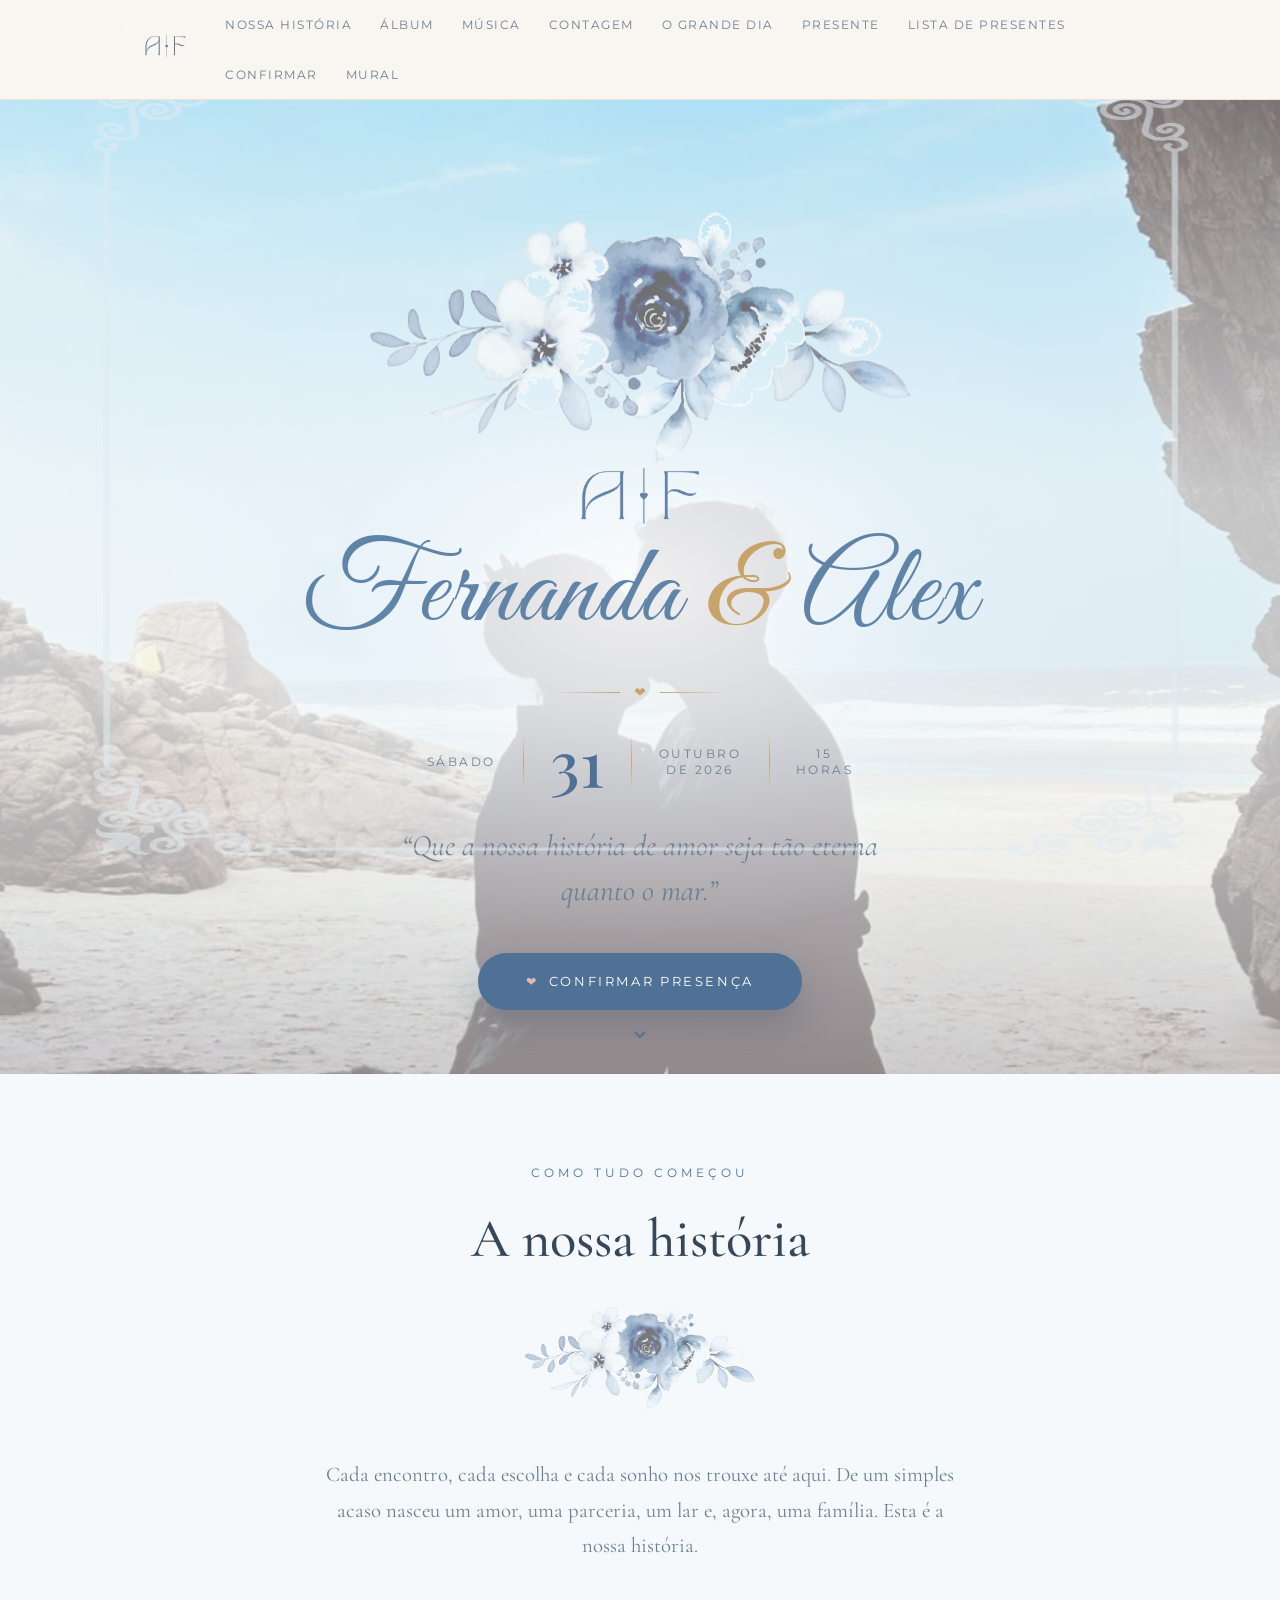
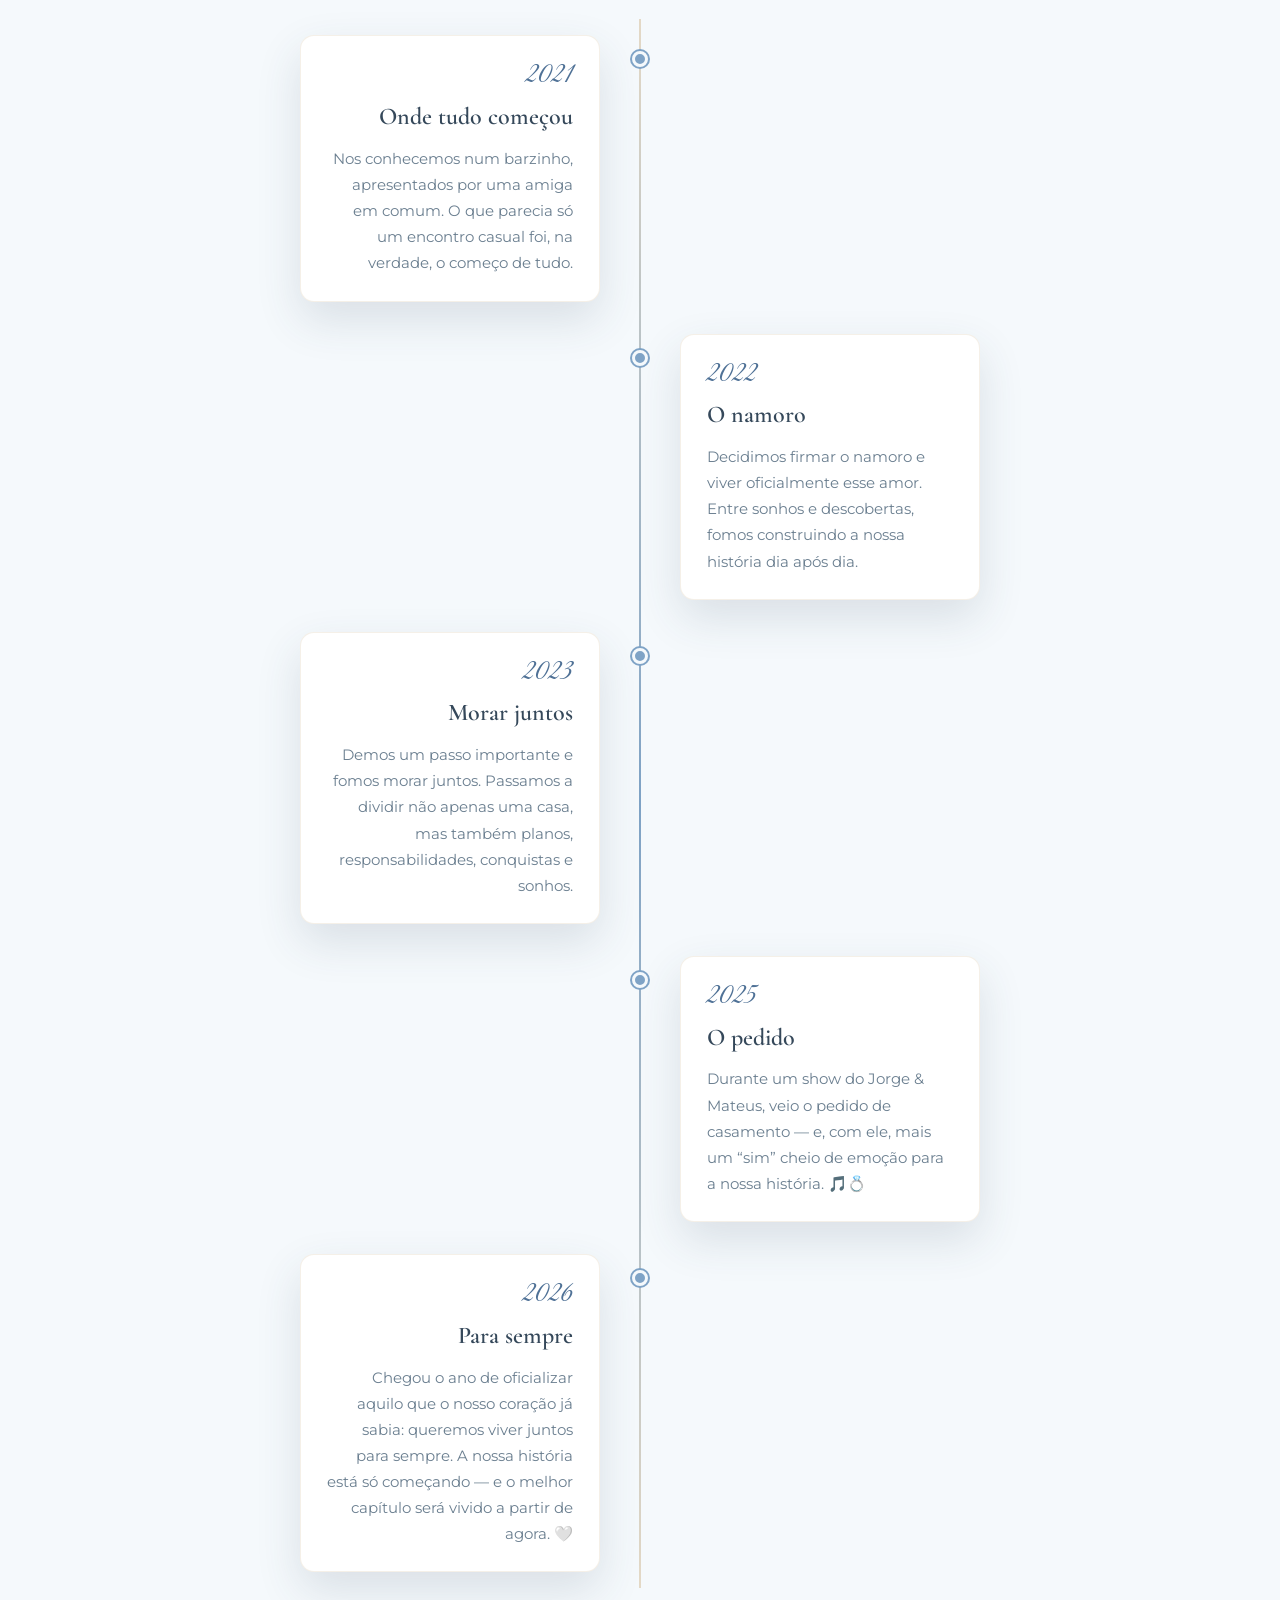
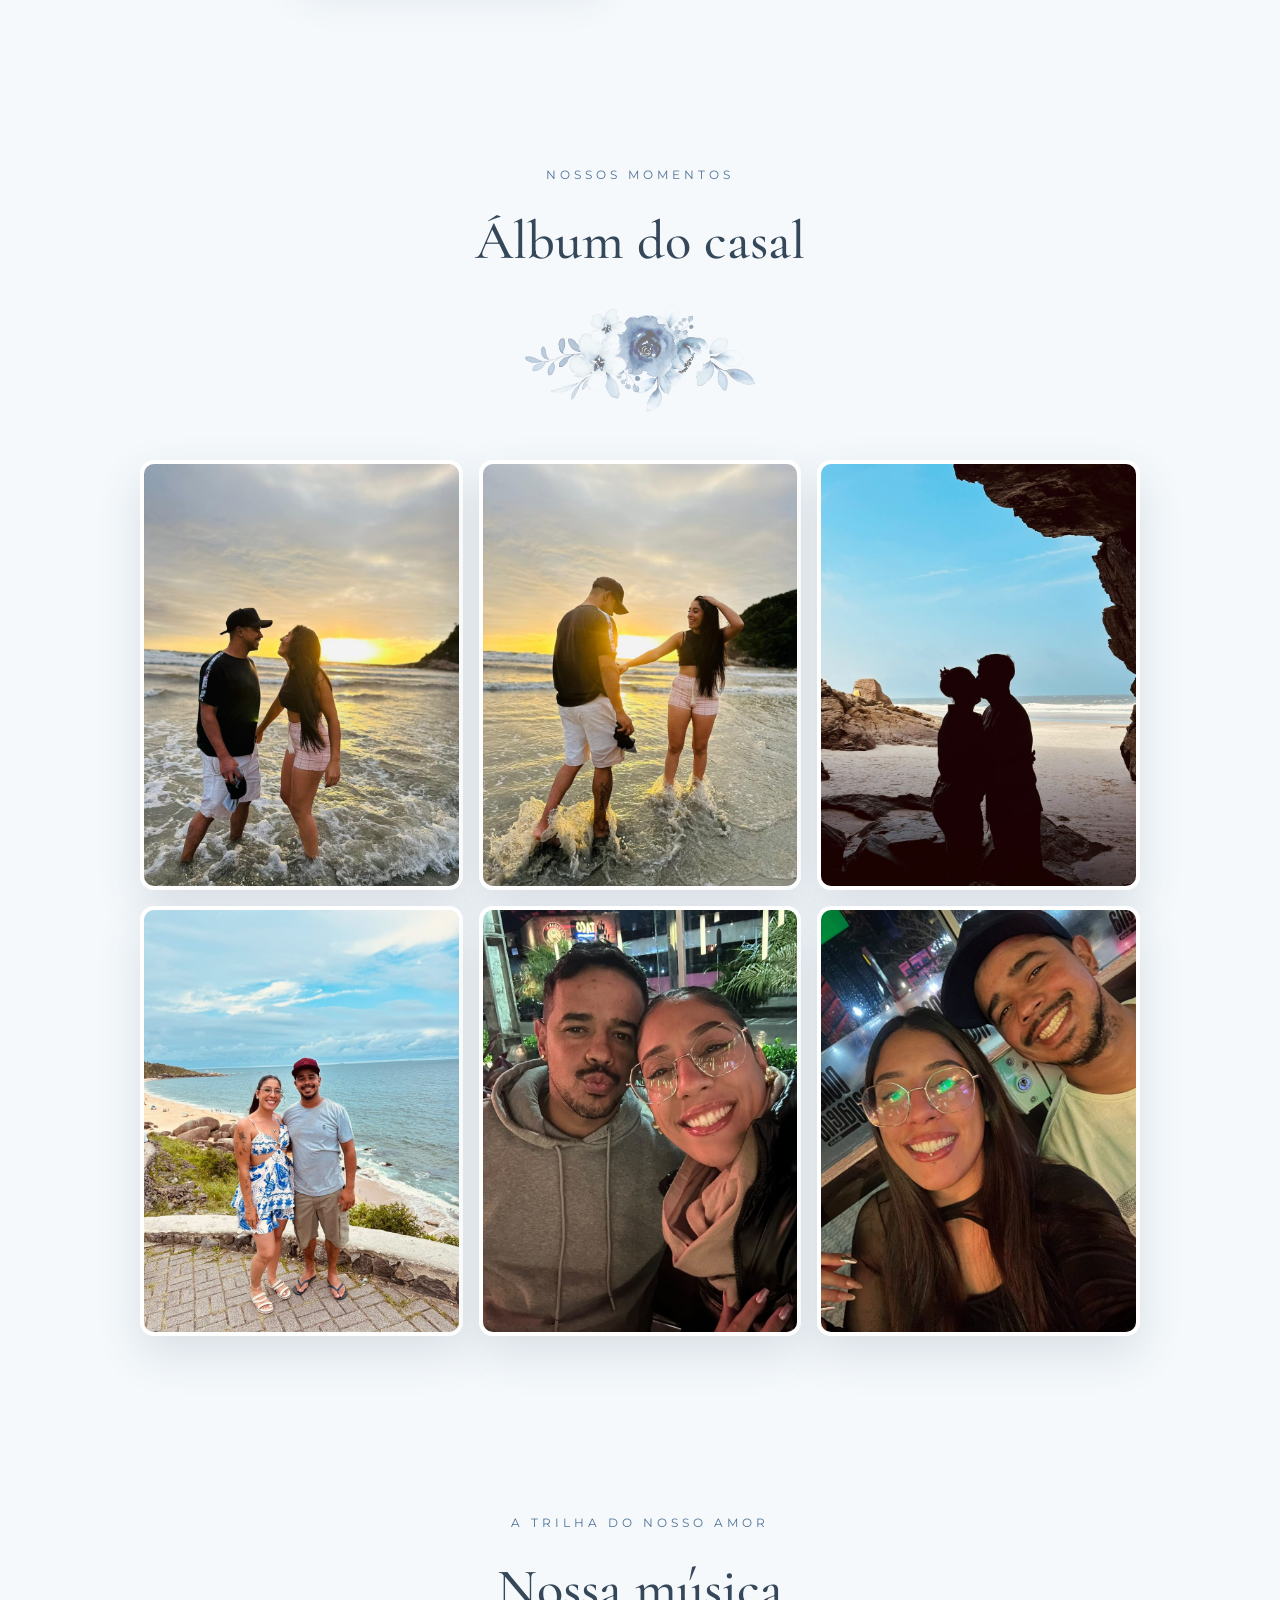
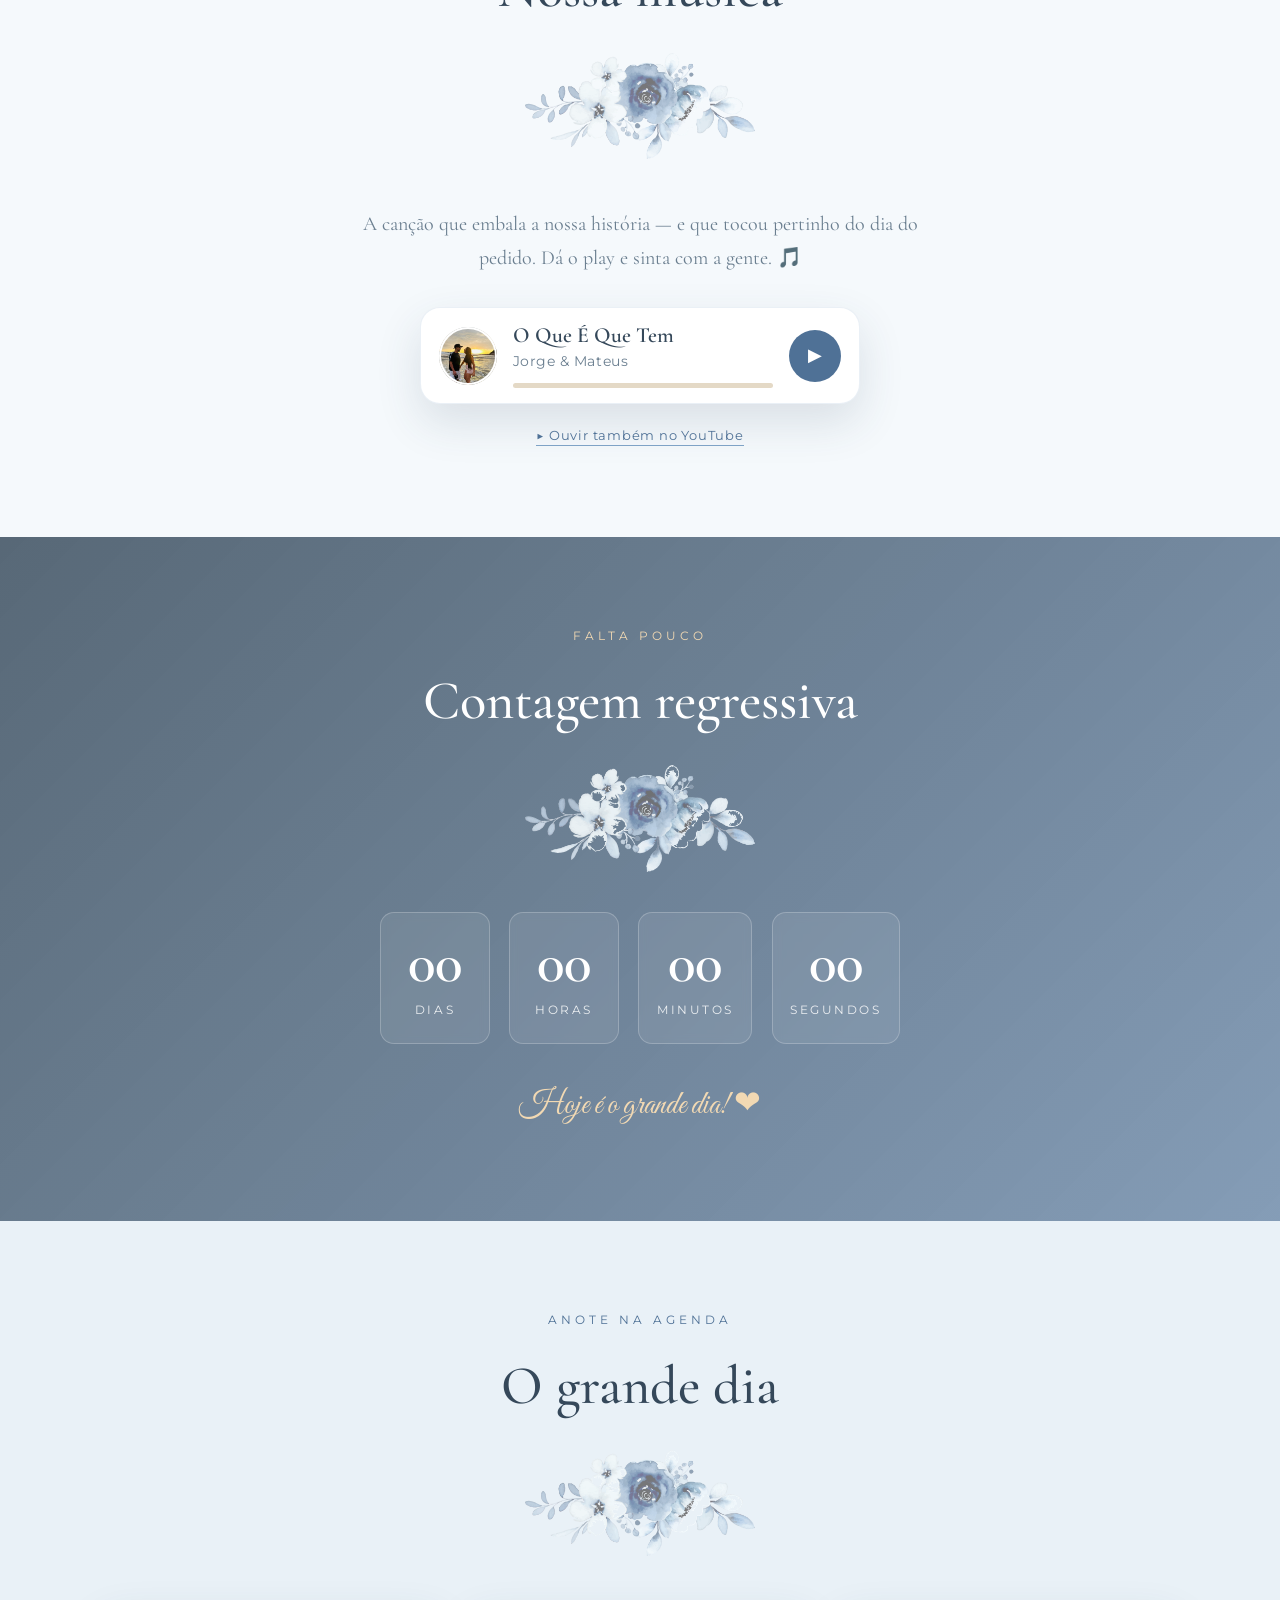
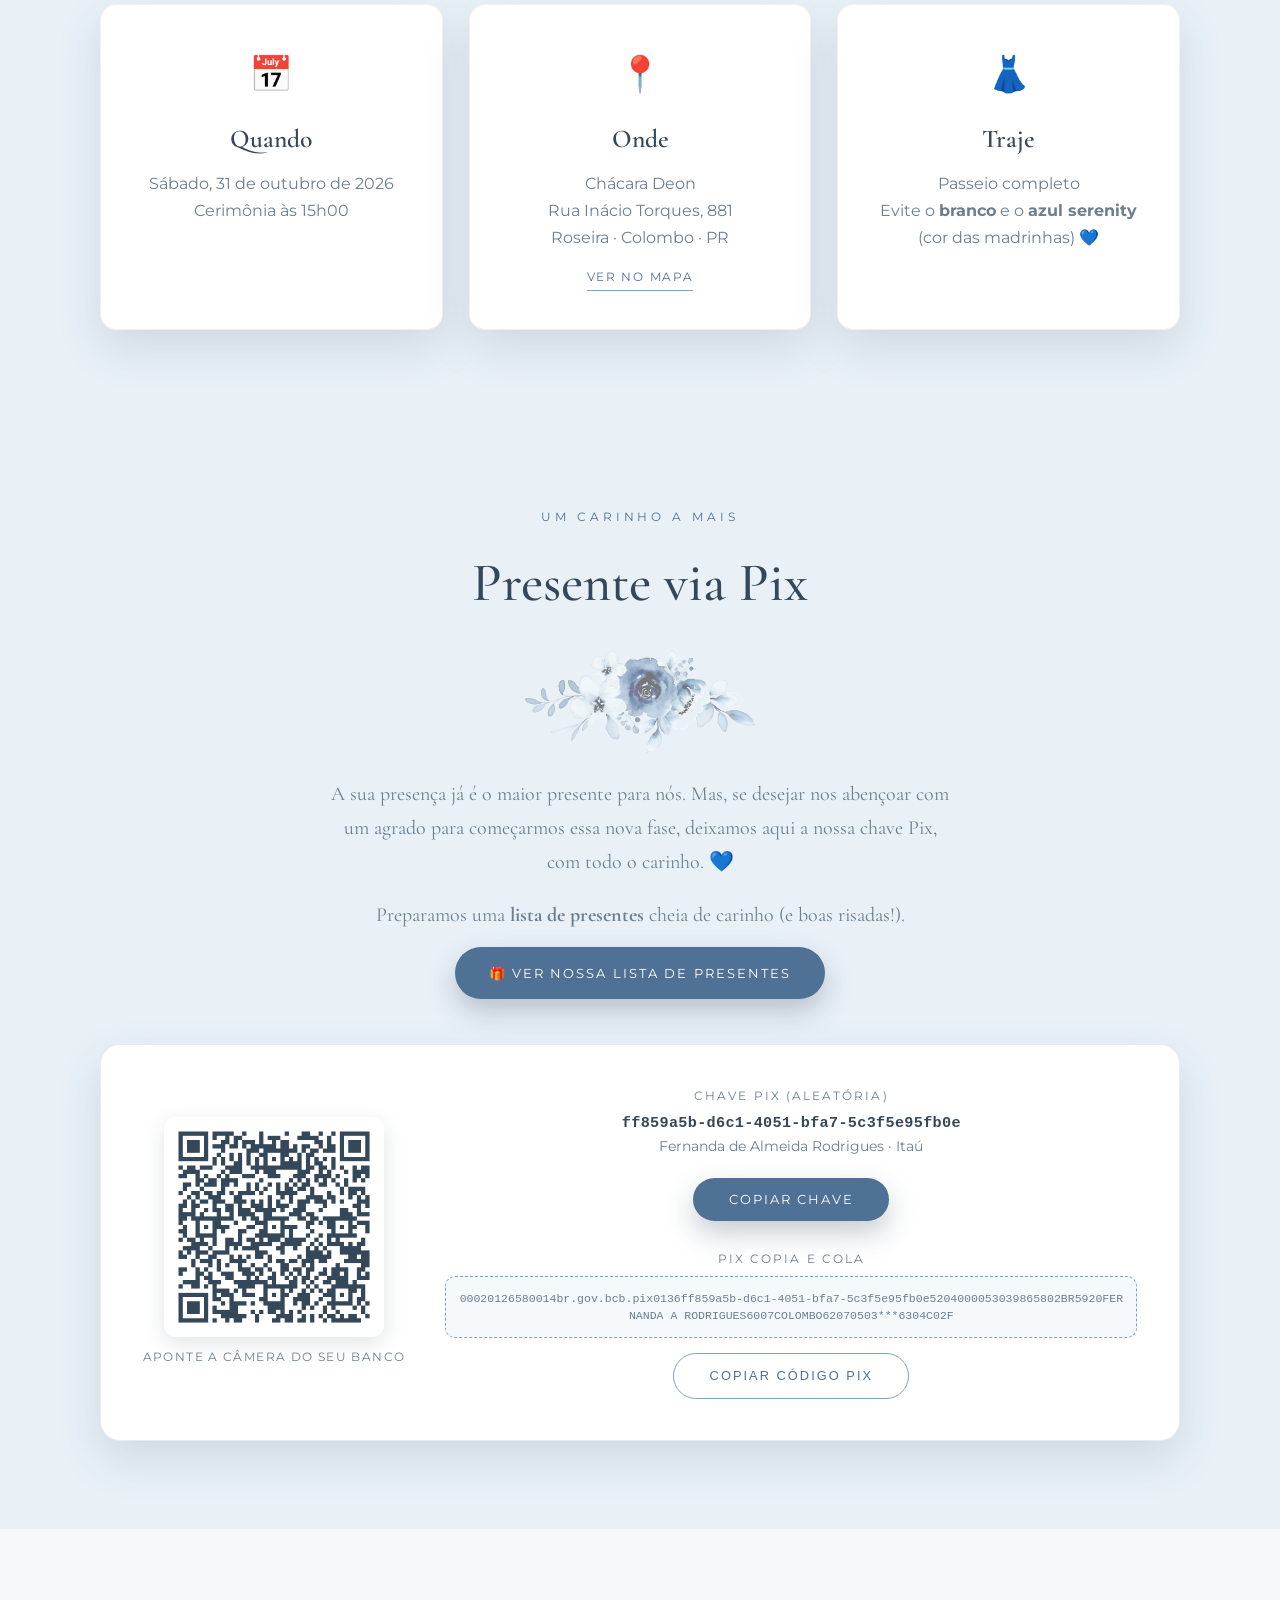
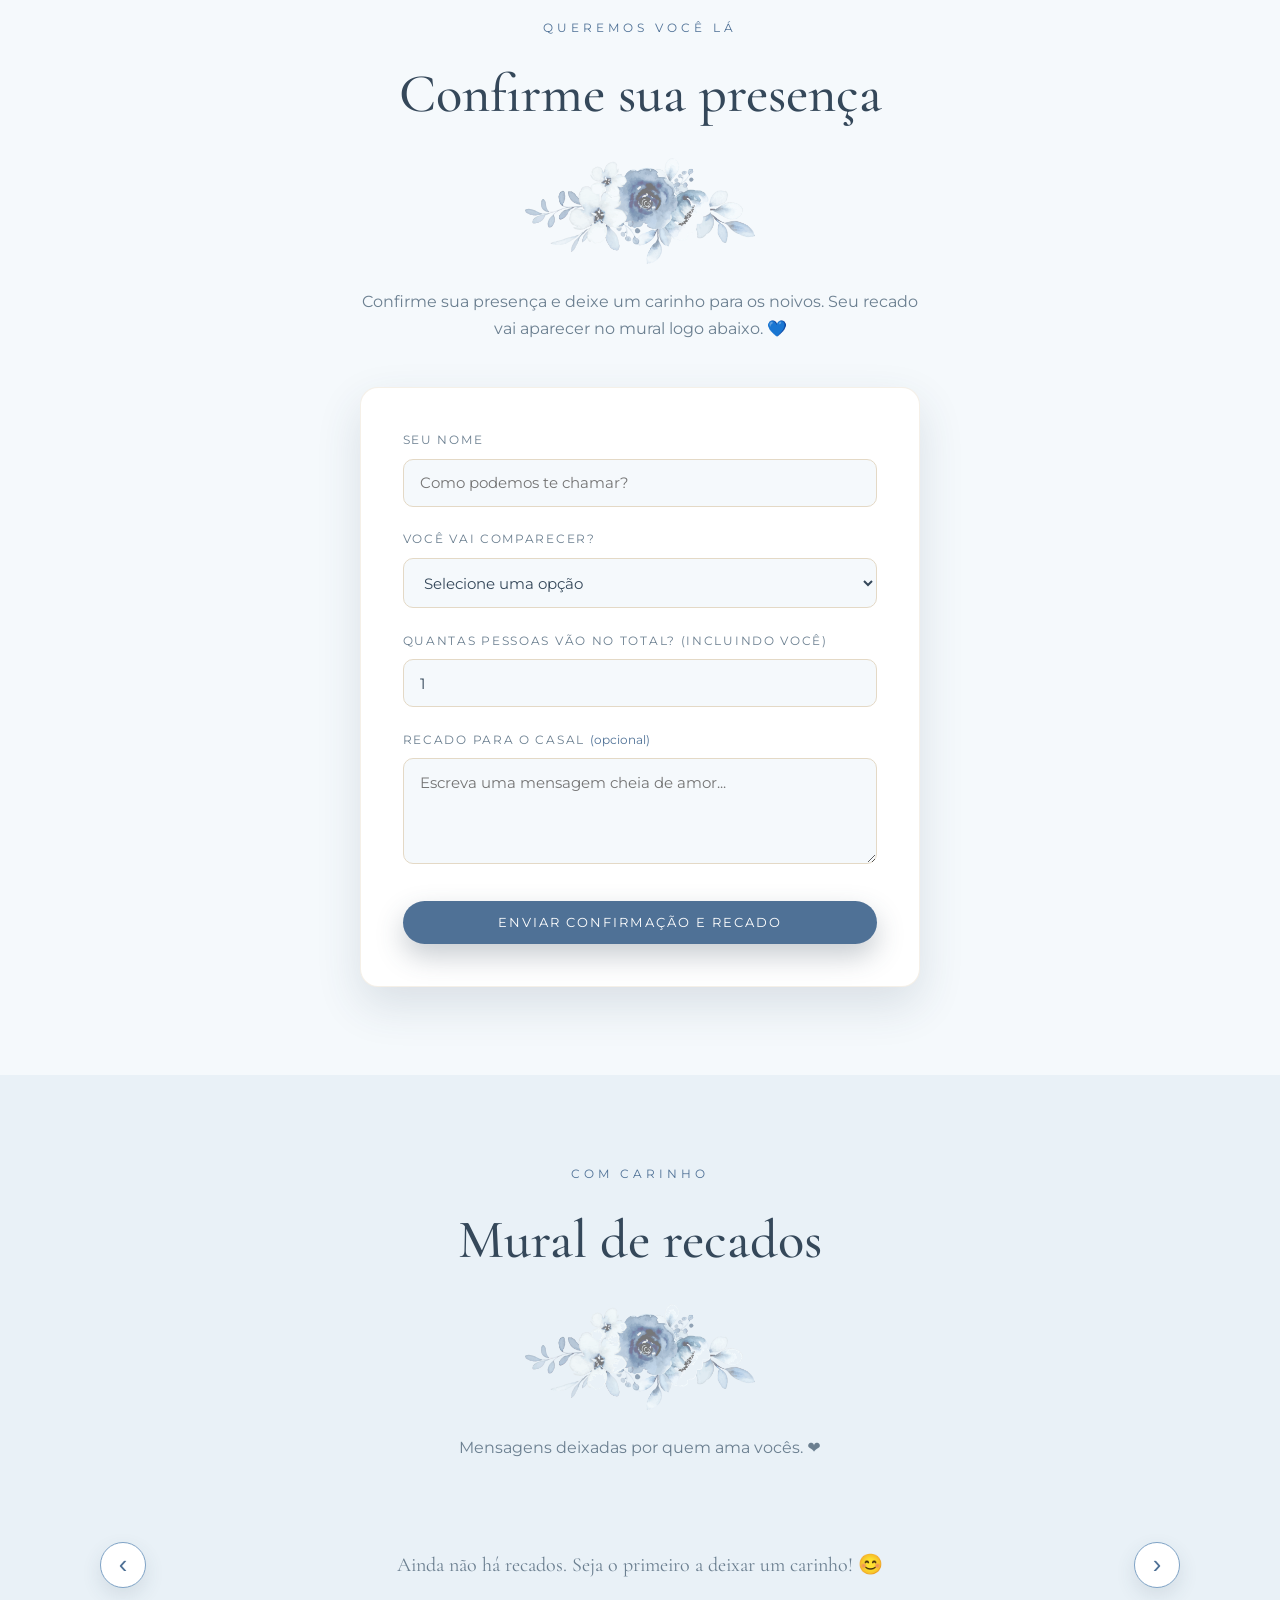
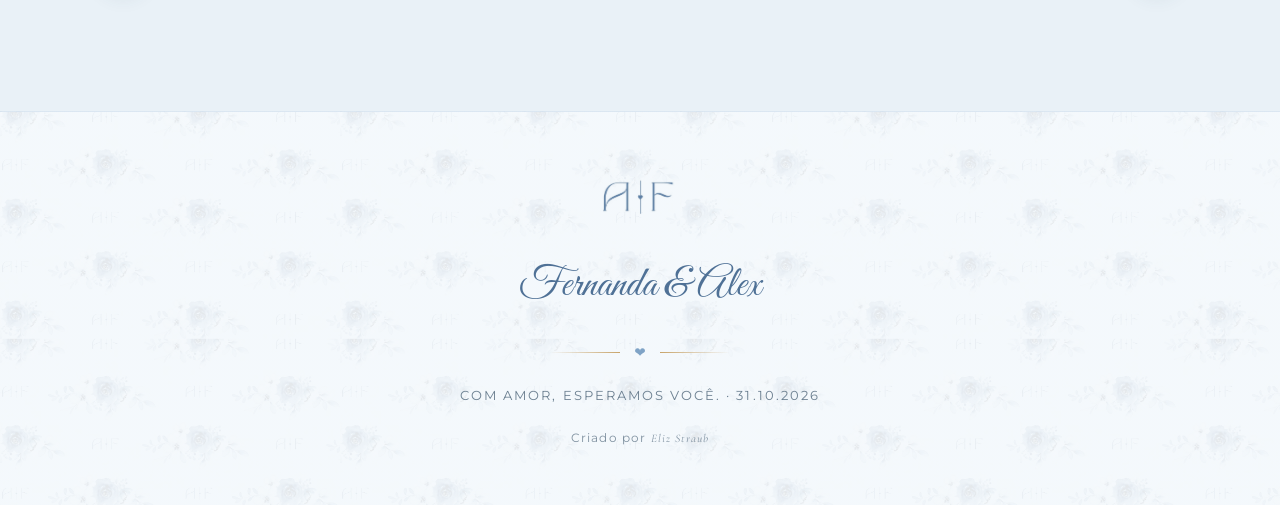
==== commit 5420538d: "Destaca lista de presentes: link no menu e botao em destaque" ====
--- a/index.html
+++ b/index.html
@@ -47,6 +47,7 @@
         <a href="#contagem">Contagem</a>
         <a href="#detalhes">O Grande Dia</a>
         <a href="#presente">Presente</a>
+        <a href="presentes.html">Lista de presentes</a>
         <a href="#recado">Confirmar</a>
         <a href="#mural">Mural</a>
       </nav>
@@ -264,7 +265,10 @@
         o carinho. &#128153;
       </p>
       <p style="margin-top:1.2rem;">
-        <a href="presentes.html" class="btn btn--ghost">&#127873; Ver nossa lista de presentes</a>
+        Preparamos uma <strong>lista de presentes</strong> cheia de carinho (e boas risadas!).
+      </p>
+      <p style="margin-top:0.9rem;">
+        <a href="presentes.html" class="btn btn--dark btn--gift">&#127873; Ver nossa lista de presentes</a>
       </p>
     </div>
 
--- a/styles.css
+++ b/styles.css
@@ -338,6 +338,7 @@
   border: 1px solid var(--gold);
 }
 .btn--ghost:hover { background: var(--gold-dark); color: var(--white); border-color: var(--gold-dark); }
+.btn--gift { padding: 0.95rem 2.1rem; font-size: 0.82rem; }
 
 /* ===== Seções genéricas ===== */
 .section {
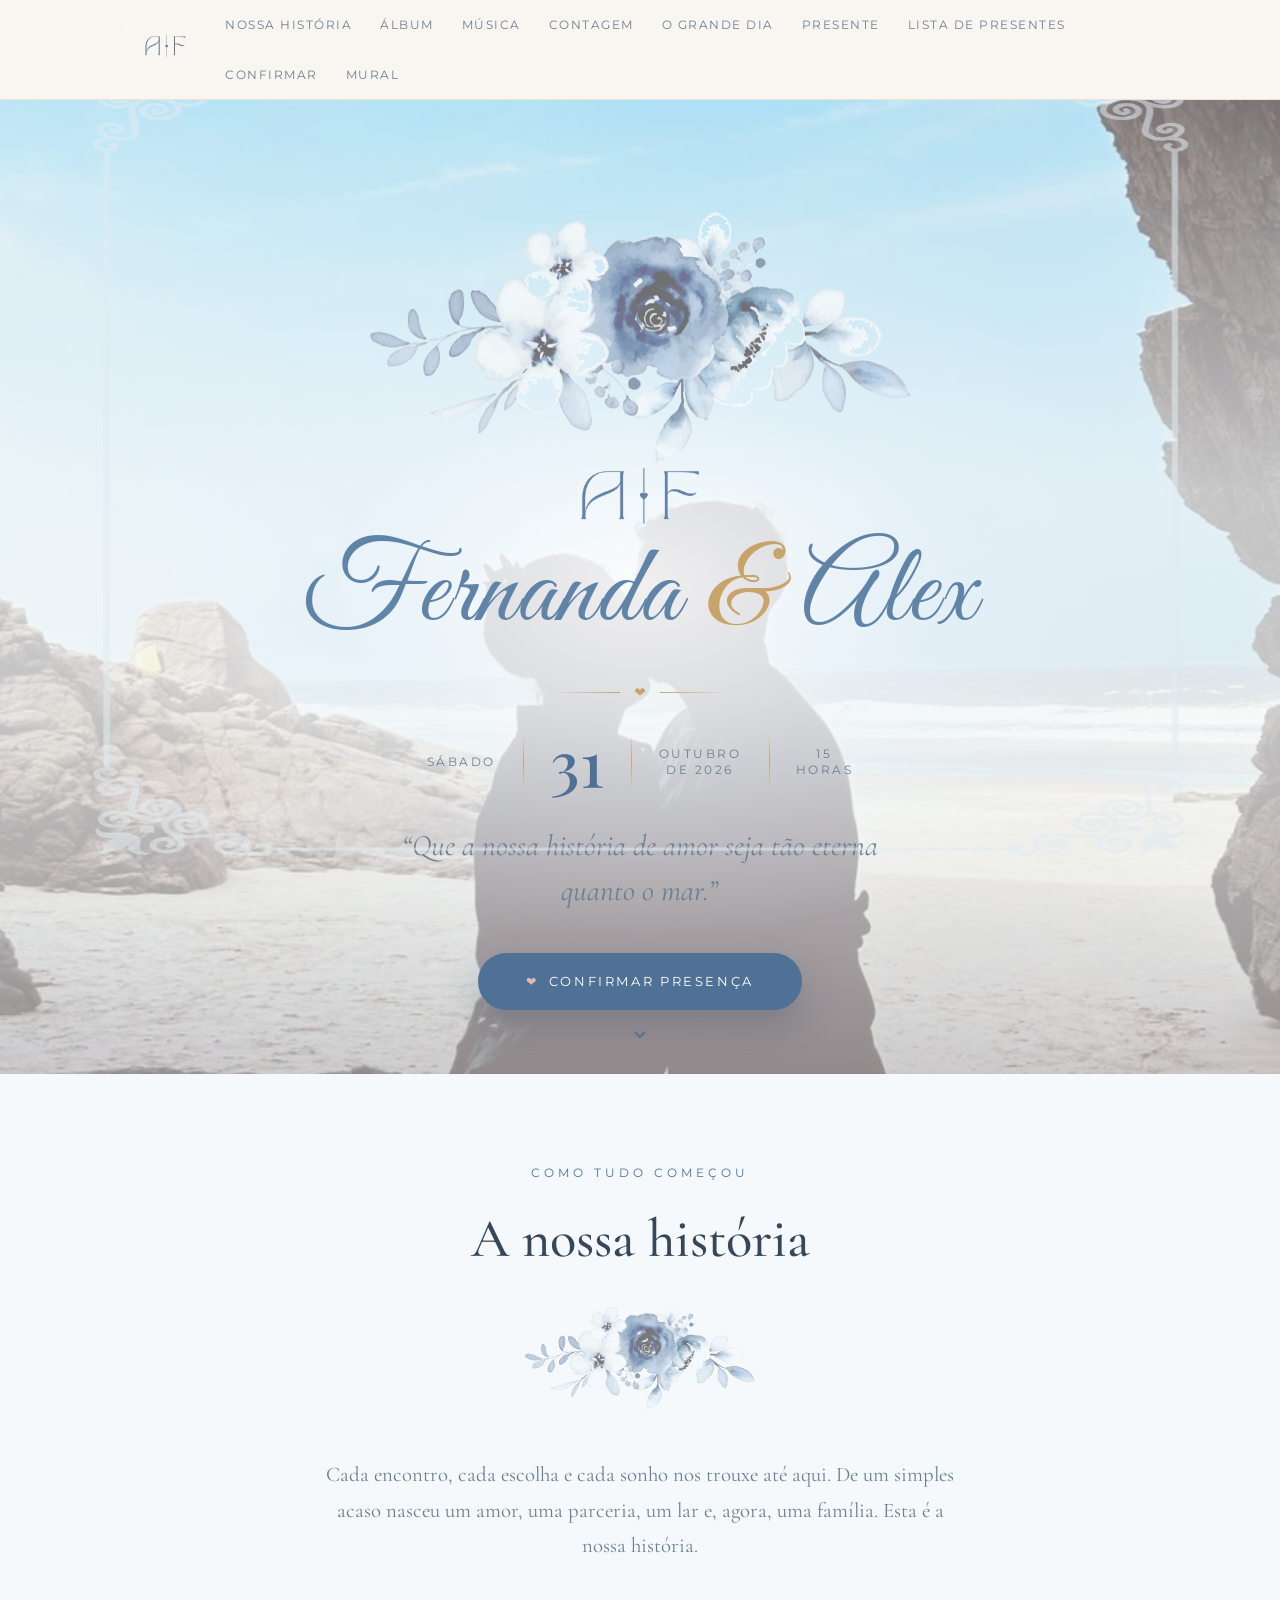
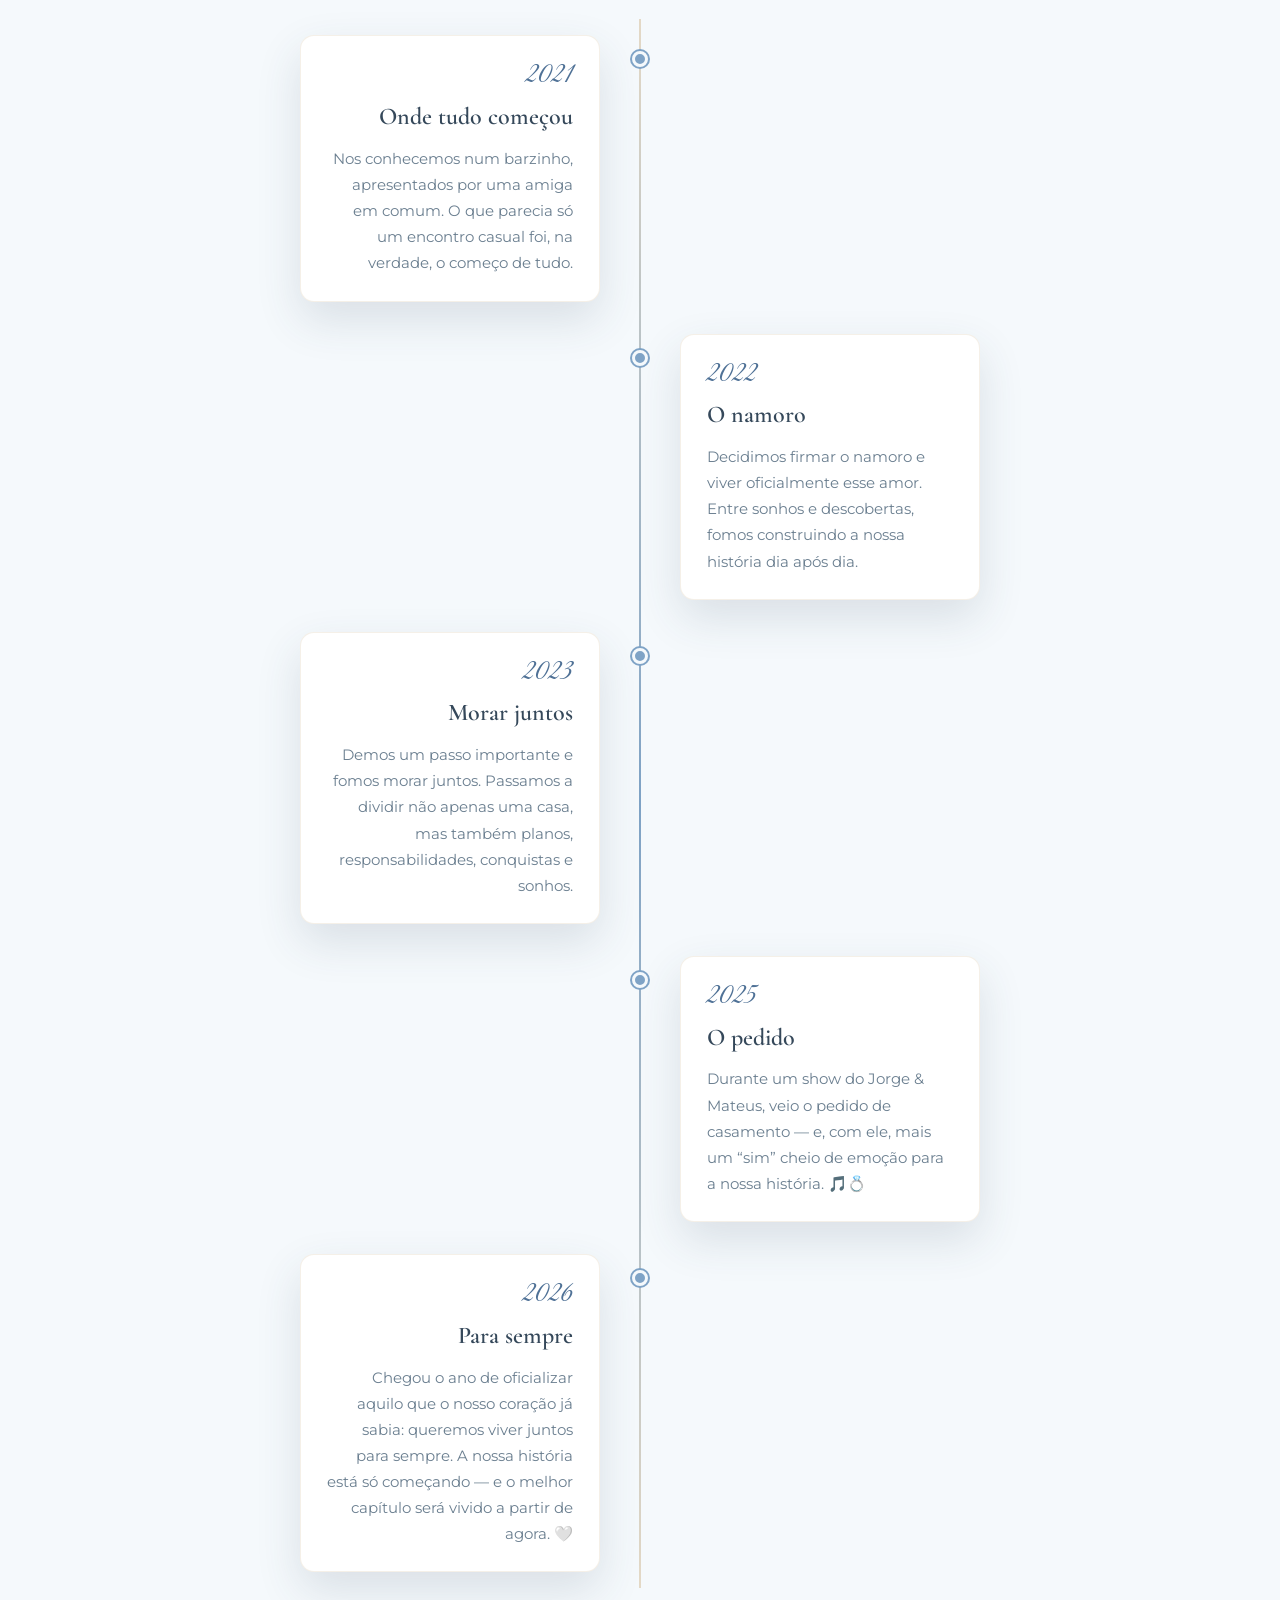
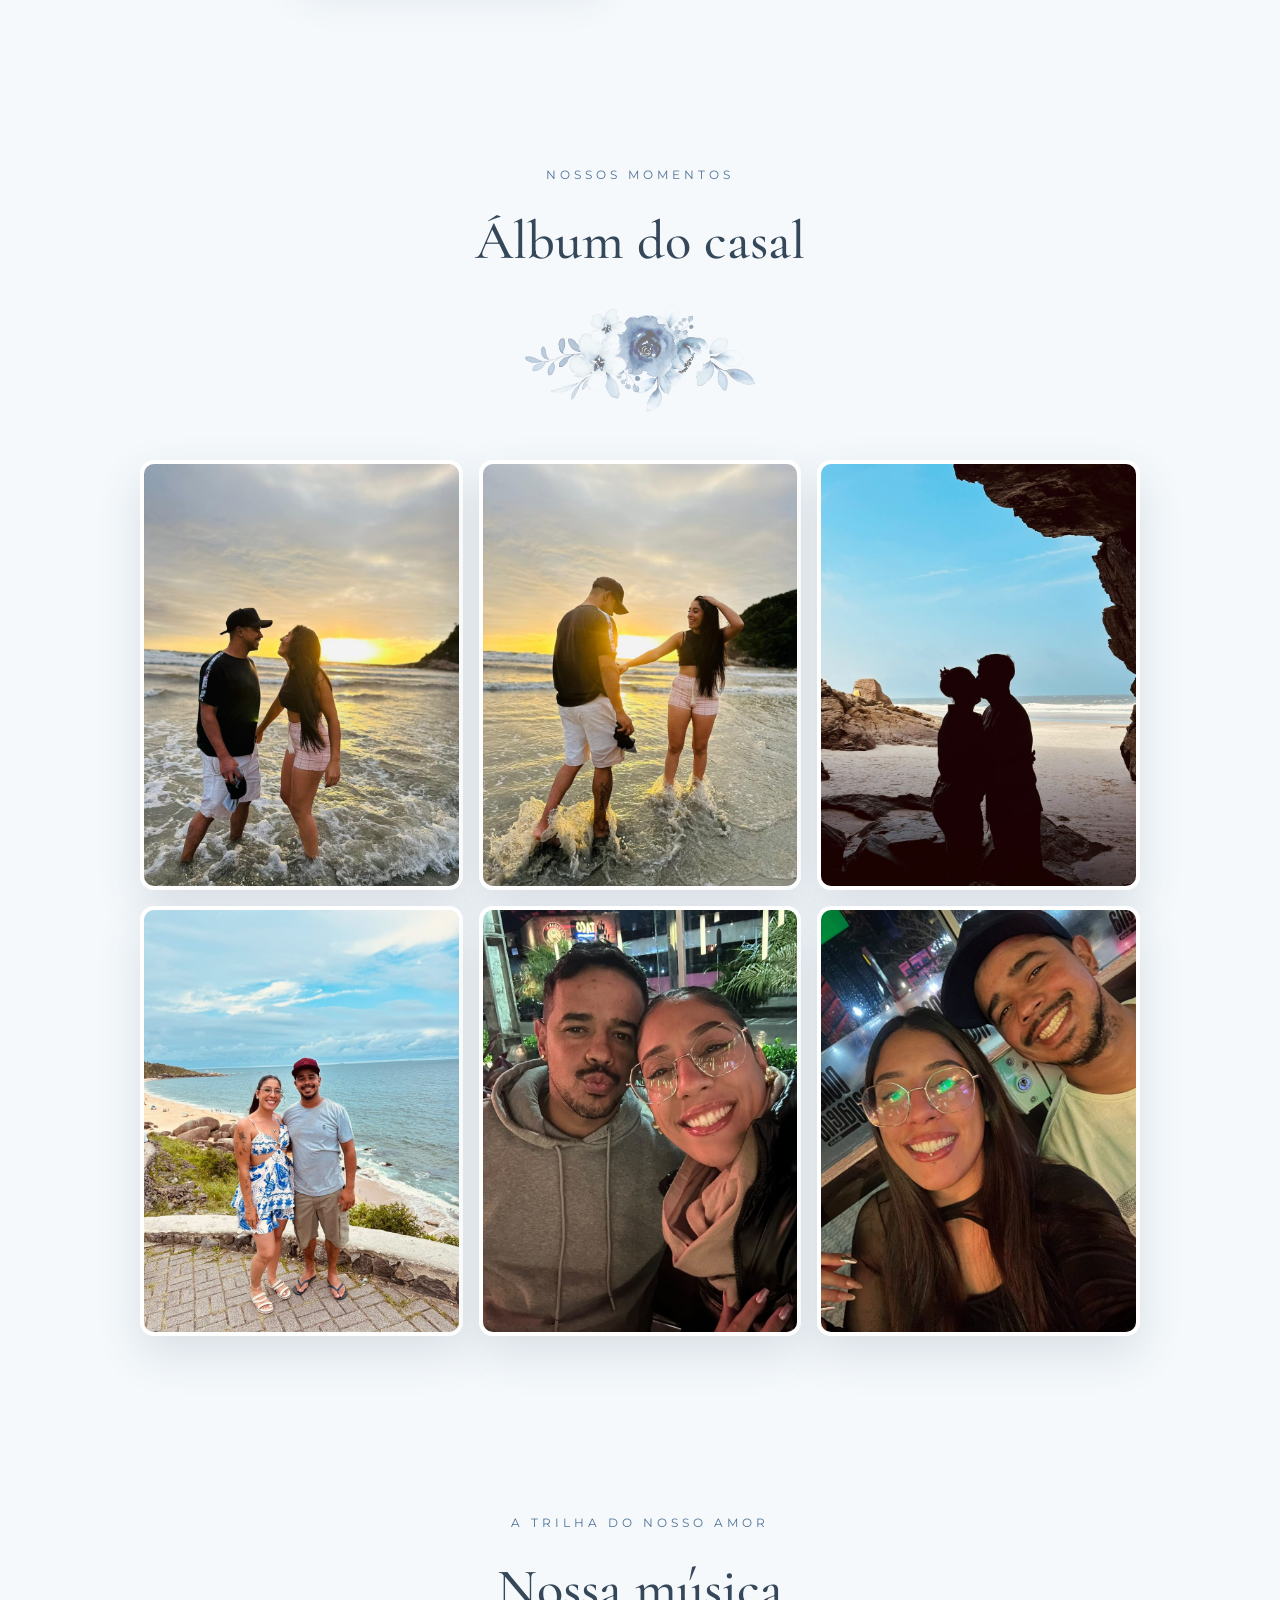
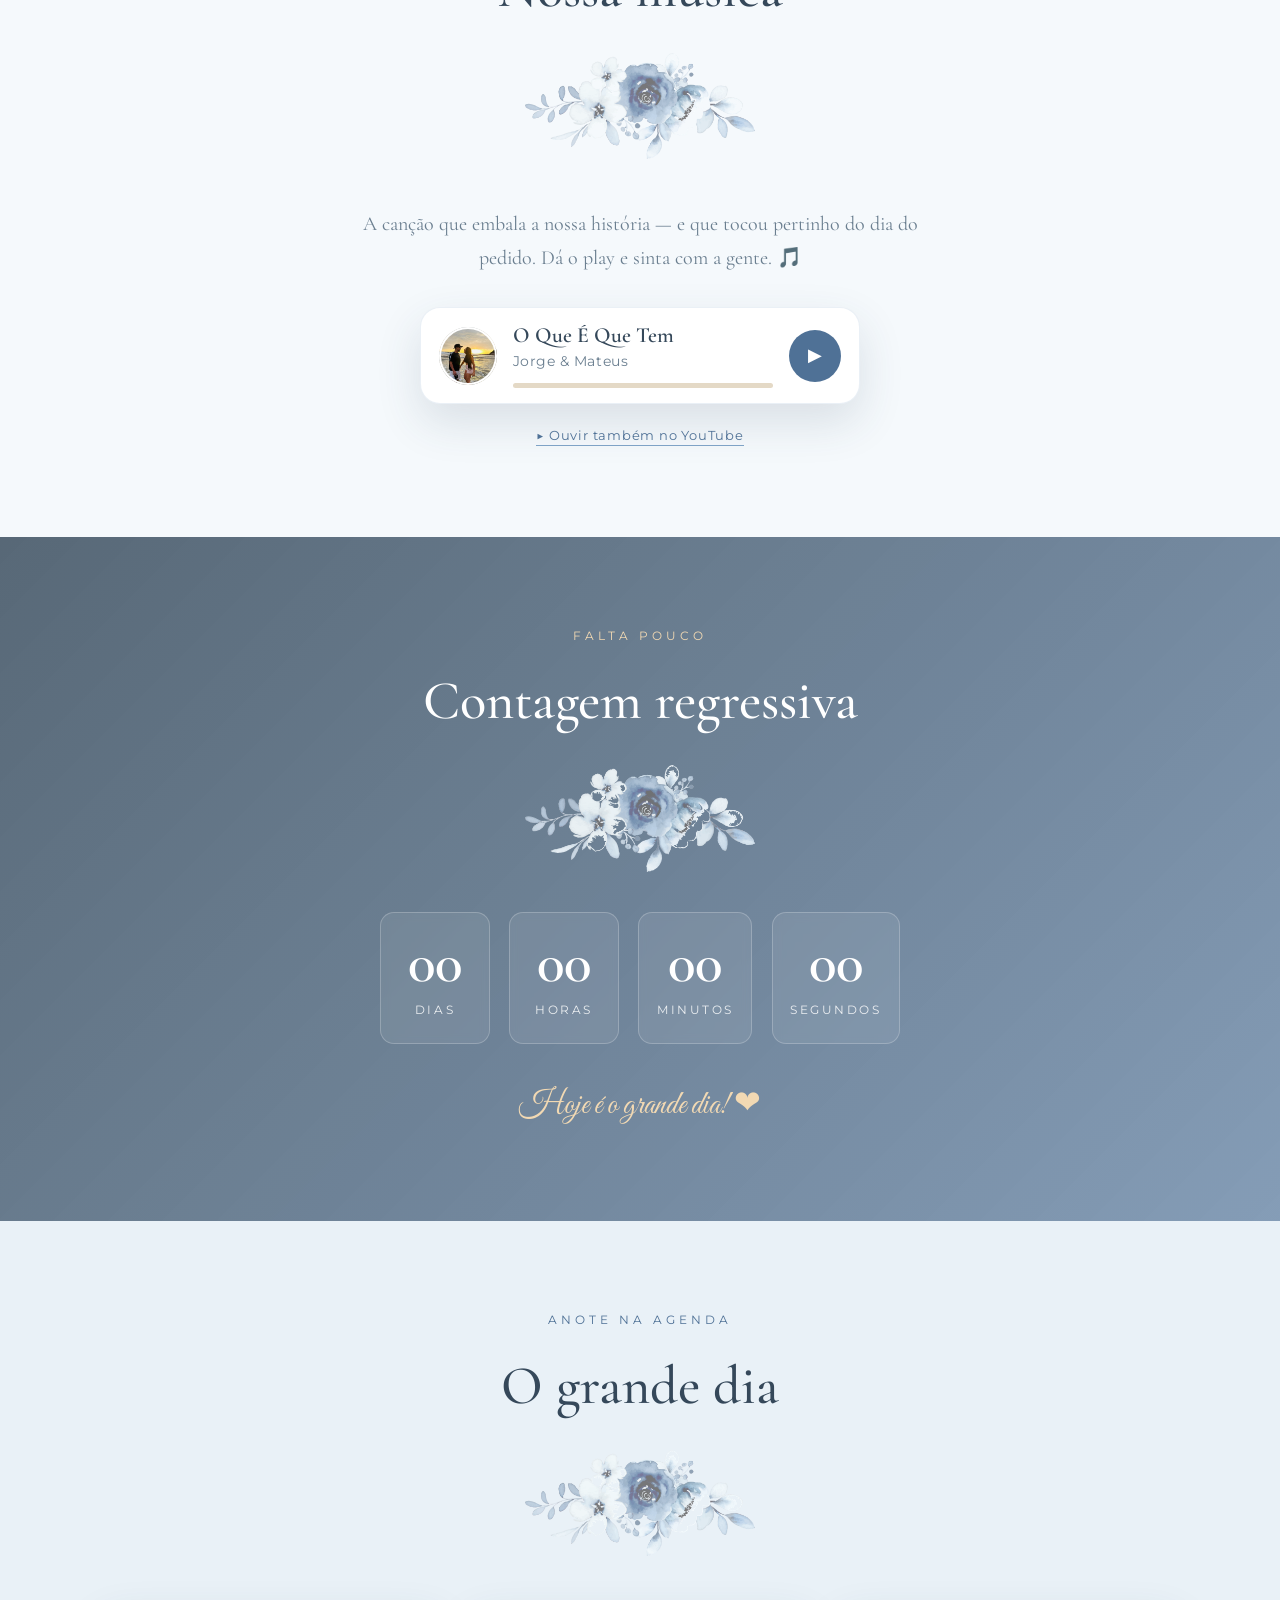
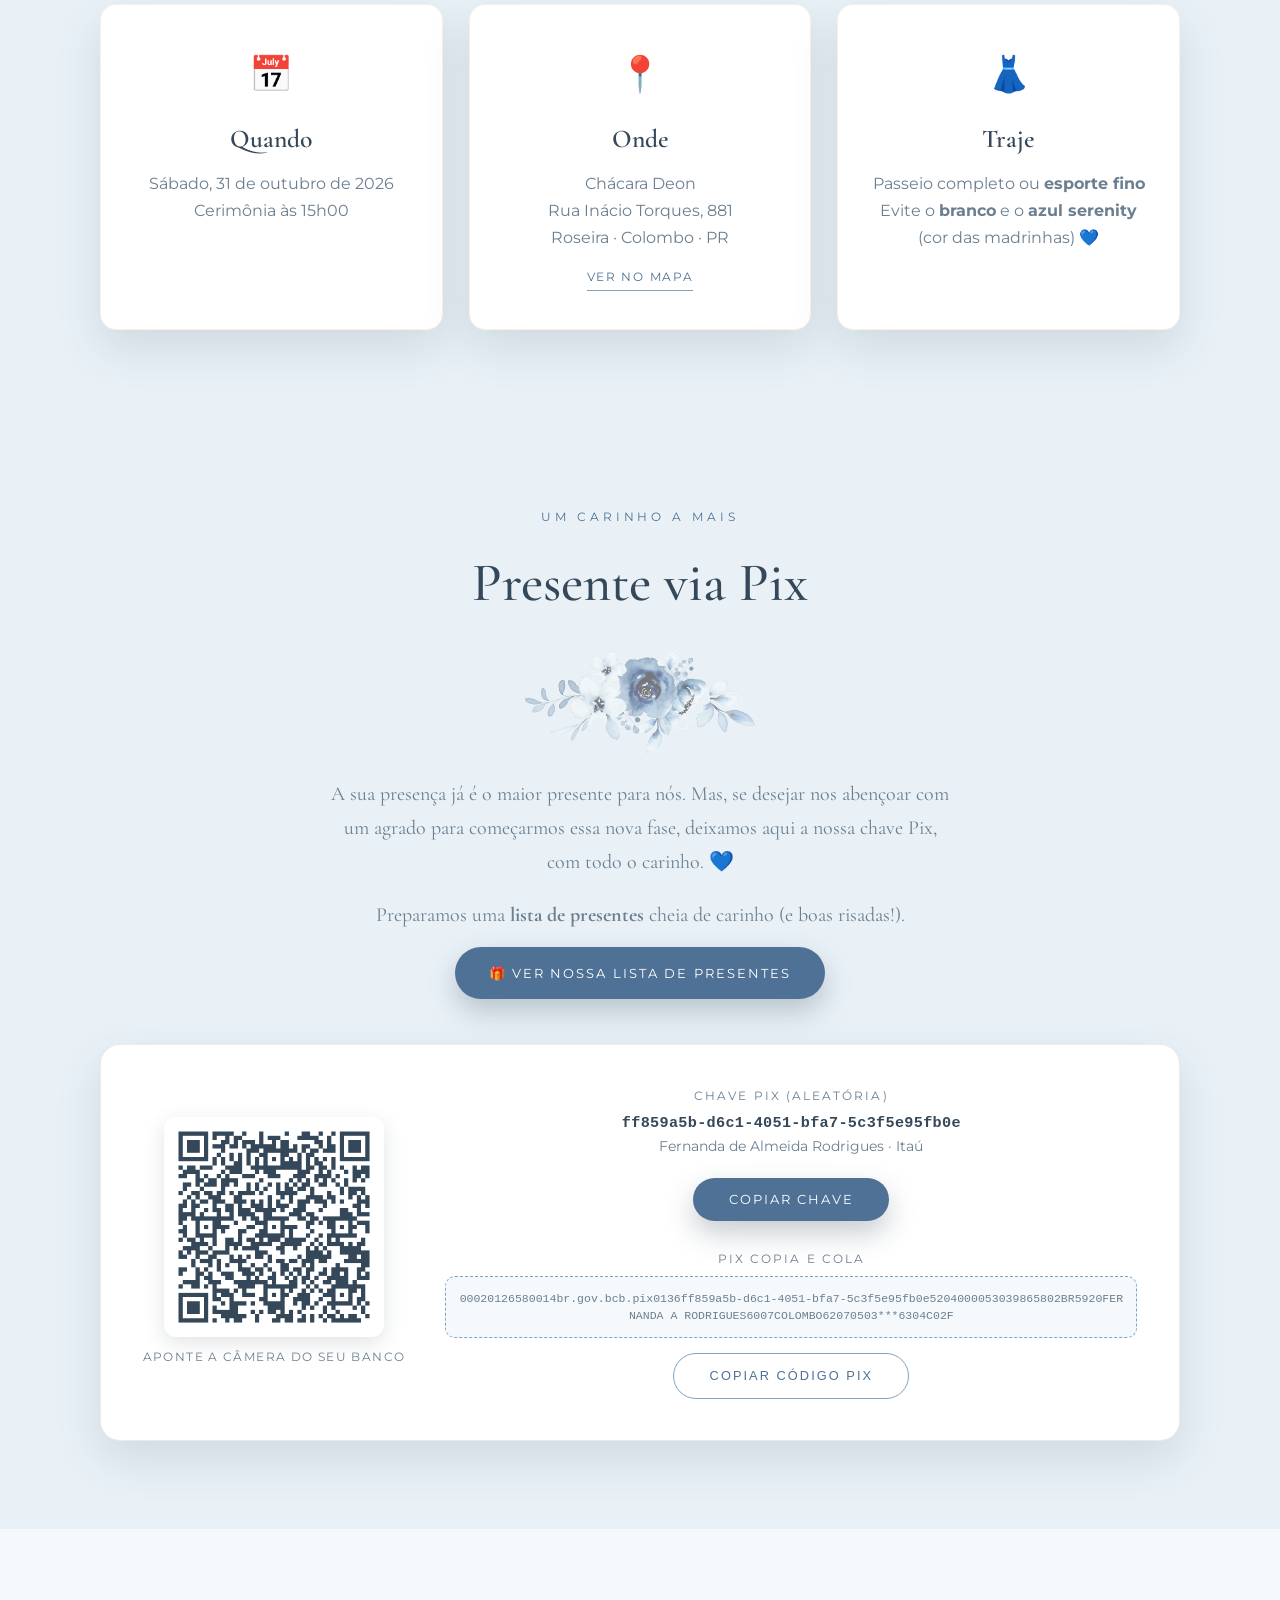
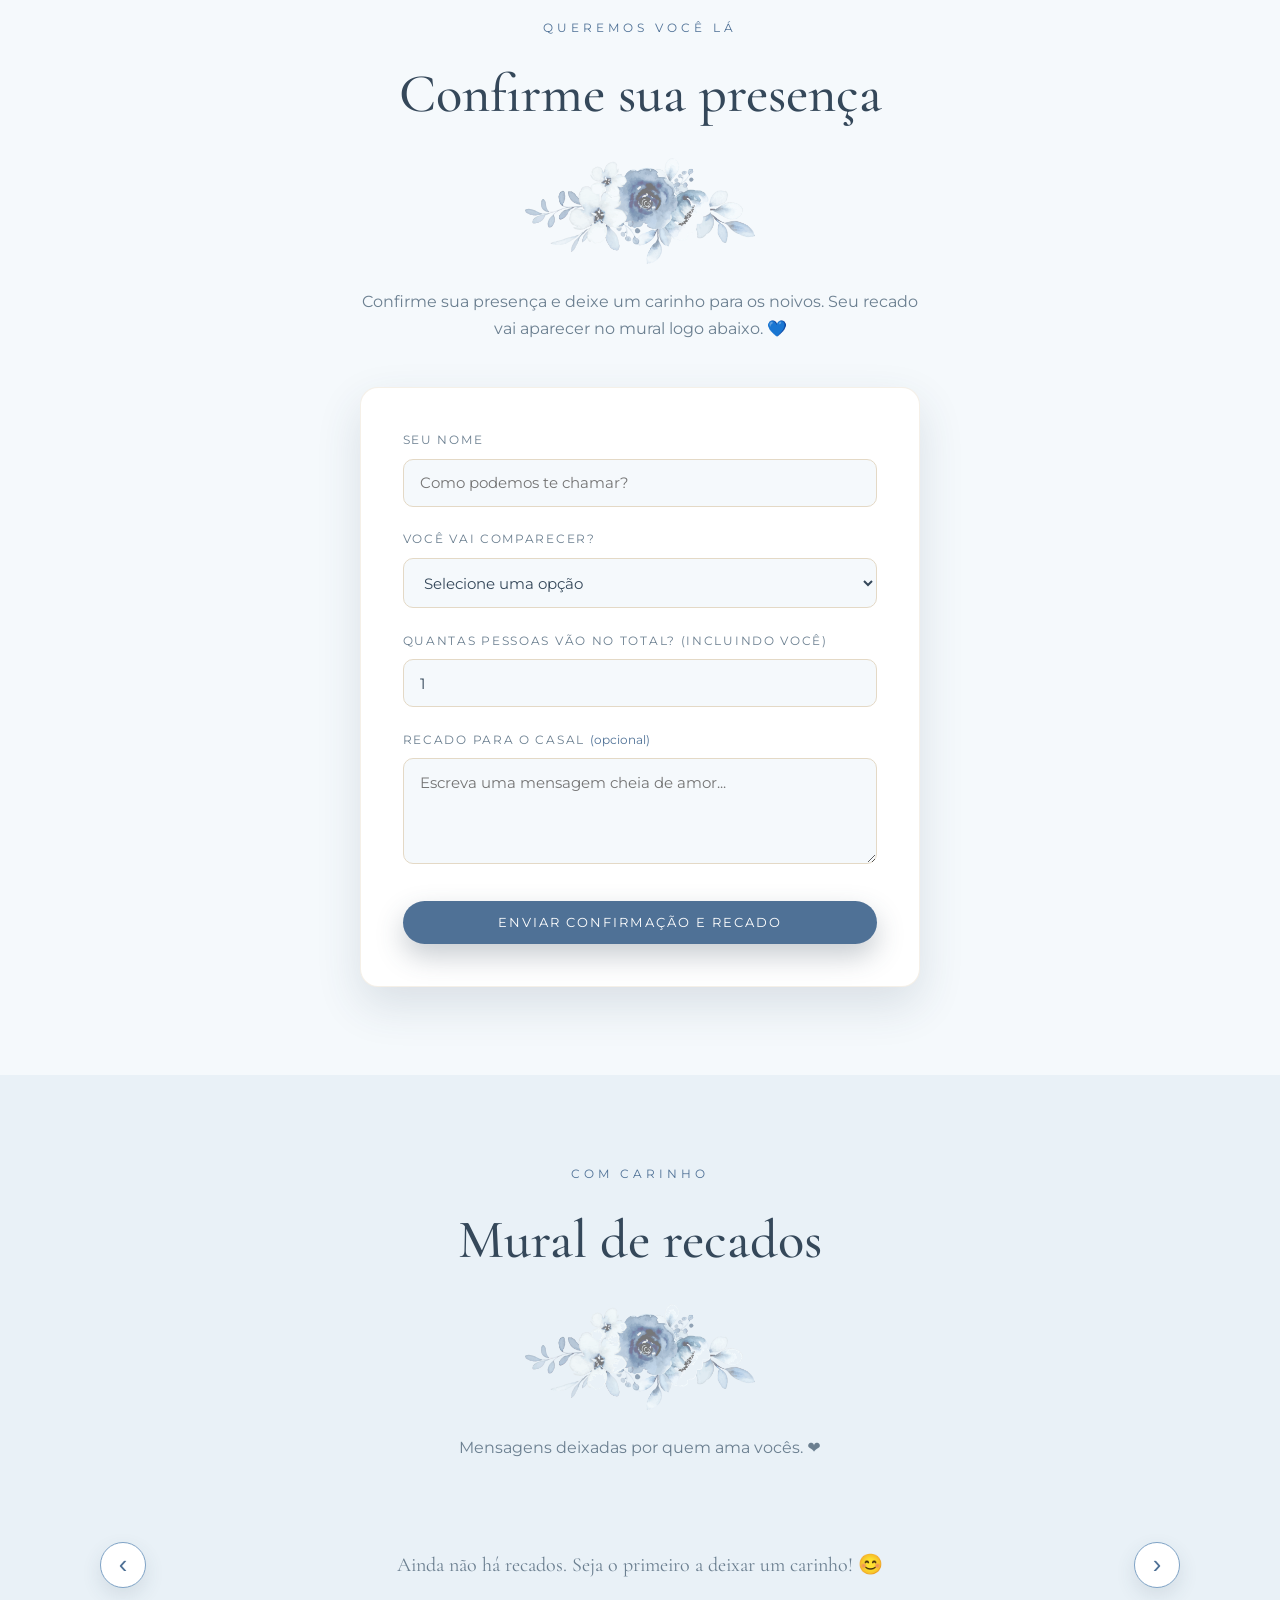
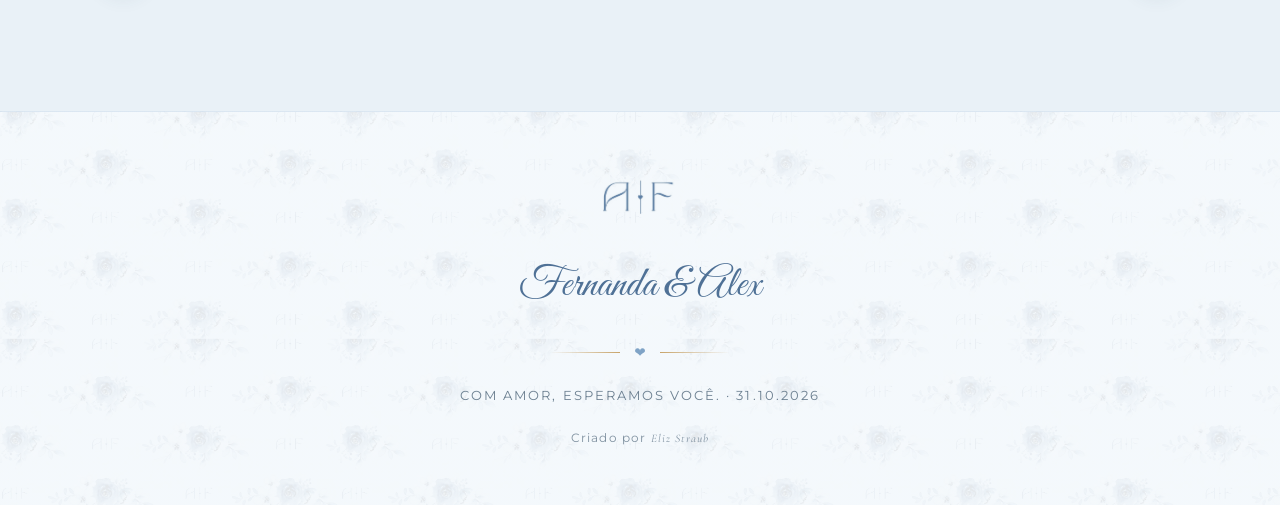
==== commit 52462d12: "Traje: inclui opcao de esporte fino" ====
--- a/index.html
+++ b/index.html
@@ -246,7 +246,7 @@
       <div class="detail-card">
         <div class="detail-card__icon" aria-hidden="true">&#128087;</div>
         <h3>Traje</h3>
-        <p>Passeio completo<br />Evite o <strong>branco</strong> e o <strong>azul serenity</strong> (cor das madrinhas) &#128153;</p>
+        <p>Passeio completo ou <strong>esporte fino</strong><br />Evite o <strong>branco</strong> e o <strong>azul serenity</strong> (cor das madrinhas) &#128153;</p>
       </div>
     </div>
   </section>
--- a/styles.css
+++ b/styles.css
@@ -849,6 +849,40 @@
   font-size: 1.3rem;
   line-height: 1.6;
 }
+.presentes-passos {
+  list-style: none;
+  display: flex;
+  flex-wrap: wrap;
+  justify-content: center;
+  gap: 0.7rem;
+  margin: 1.6rem auto 0;
+  padding: 0;
+}
+.presentes-passos li {
+  display: inline-flex;
+  align-items: center;
+  gap: 0.5rem;
+  background: var(--white);
+  border: 1px solid rgba(127, 163, 198, 0.22);
+  border-radius: 999px;
+  padding: 0.5rem 1rem 0.5rem 0.5rem;
+  font-family: var(--sans);
+  font-size: 0.82rem;
+  color: var(--ink);
+  box-shadow: 0 6px 16px rgba(53, 72, 90, 0.08);
+}
+.presentes-passos li span {
+  display: inline-flex;
+  align-items: center;
+  justify-content: center;
+  width: 24px;
+  height: 24px;
+  border-radius: 50%;
+  background: var(--logo-blue);
+  color: #fff;
+  font-weight: 700;
+  font-size: 0.78rem;
+}
 .presentes-grid {
   display: grid;
   grid-template-columns: repeat(auto-fill, minmax(260px, 1fr));
@@ -857,23 +891,38 @@
   margin: 0 auto;
 }
 .presente-card {
+  --accent: #5b86b0;
+  --accent-soft: #e6eff8;
+  --accent-ink: #3c5f82;
+  position: relative;
   background: var(--white);
-  border-radius: 18px;
+  border-radius: 20px;
   padding: 0;
   overflow: hidden;
   text-align: center;
-  box-shadow: var(--shadow);
-  border: 1px solid rgba(127, 163, 198, 0.14);
-  transition: transform 0.3s ease;
-}
-.presente-card:hover { transform: translateY(-6px); }
+  box-shadow: 0 14px 30px rgba(53, 72, 90, 0.12);
+  border: 1px solid rgba(127, 163, 198, 0.12);
+  border-top: 5px solid var(--accent);
+  transition: transform 0.28s ease, box-shadow 0.28s ease;
+}
+.presente-card:hover {
+  transform: translateY(-8px) rotate(-0.6deg);
+  box-shadow: 0 26px 46px rgba(53, 72, 90, 0.2);
+}
+/* Rotação de cores — cada card ganha uma cor, pra fugir do monótono */
+.presentes-grid > .presente-card:nth-child(6n + 1) { --accent: #5b86b0; --accent-soft: #e6eff8; --accent-ink: #38597c; }
+.presentes-grid > .presente-card:nth-child(6n + 2) { --accent: #e08a8a; --accent-soft: #fbe9e9; --accent-ink: #b85c5c; }
+.presentes-grid > .presente-card:nth-child(6n + 3) { --accent: #cba25e; --accent-soft: #f6edd8; --accent-ink: #97721e; }
+.presentes-grid > .presente-card:nth-child(6n + 4) { --accent: #7aa98a; --accent-soft: #e6f2ea; --accent-ink: #4d7a5d; }
+.presentes-grid > .presente-card:nth-child(6n + 5) { --accent: #9488c4; --accent-soft: #eeeaf8; --accent-ink: #675ba0; }
+.presentes-grid > .presente-card:nth-child(6n + 6) { --accent: #d98f5e; --accent-soft: #fbeadd; --accent-ink: #ad6733; }
 .presente-card__emoji { font-size: 2.6rem; line-height: 1; }
 /* Capa (meme) */
 .presente-card__capa {
   position: relative;
   width: 100%;
-  height: 190px;
-  background: linear-gradient(135deg, #e7f0f9, #d6e5f1);
+  height: 200px;
+  background: linear-gradient(135deg, var(--accent-soft), #ffffff);
   display: flex;
   align-items: center;
   justify-content: center;
@@ -888,27 +937,37 @@
   display: block;
   z-index: 1;
 }
+/* Emoji temático como adesivo no canto da capa */
 .presente-card__capa-emoji {
   position: absolute;
-  top: 50%;
-  left: 50%;
-  transform: translate(-50%, -50%);
-  font-size: 3.8rem;
-  opacity: 0.85;
-  z-index: 0;
+  top: 10px;
+  left: 10px;
+  transform: none;
+  width: 46px;
+  height: 46px;
+  display: flex;
+  align-items: center;
+  justify-content: center;
+  font-size: 1.55rem;
+  background: #fff;
+  border-radius: 50%;
+  box-shadow: 0 4px 12px rgba(53, 72, 90, 0.28);
+  opacity: 1;
+  z-index: 2;
 }
 .presente-card__body {
   display: flex;
   flex-direction: column;
   align-items: center;
-  gap: 0.6rem;
-  padding: 1.4rem 1.5rem 1.7rem;
+  gap: 0.55rem;
+  padding: 1.3rem 1.4rem 1.6rem;
 }
 .presente-card h3 {
   font-family: var(--serif);
-  font-size: 1.5rem;
-  font-weight: 600;
+  font-size: 1.42rem;
+  font-weight: 700;
   color: var(--ink);
+  line-height: 1.2;
 }
 .presente-card__joke {
   color: var(--muted);
@@ -918,29 +977,47 @@
   flex: 1;
 }
 .presente-card__preco {
-  font-family: var(--display);
-  font-size: 1.5rem;
-  font-weight: 600;
-  color: var(--gold-dark);
-  margin-top: 0.2rem;
+  display: inline-block;
+  font-family: var(--sans);
+  font-size: 1.15rem;
+  font-weight: 800;
+  letter-spacing: 0.01em;
+  color: var(--accent-ink);
+  background: var(--accent-soft);
+  border: 1.5px solid var(--accent);
+  padding: 0.42rem 1.1rem;
+  border-radius: 999px;
+  margin-top: 0.35rem;
 }
 .presente-card__acoes {
   display: flex;
   flex-direction: column;
   gap: 0.5rem;
   width: 100%;
-  margin-top: 0.6rem;
-}
-.presente-card__acoes .btn { width: 100%; padding: 0.75rem 1rem; font-size: 0.72rem; }
+  margin-top: 0.7rem;
+}
+.presente-card__acoes .btn { width: 100%; padding: 0.8rem 1rem; font-size: 0.74rem; }
 .presente-card .btn { margin-top: 0.6rem; }
+/* Botão "Presentear" na cor do card */
+.presente-card .btn-pix {
+  background: var(--accent);
+  border: none;
+  color: #fff;
+  box-shadow: 0 8px 18px color-mix(in srgb, var(--accent) 40%, transparent);
+}
+.presente-card .btn-pix:hover {
+  filter: brightness(1.06);
+  transform: translateY(-2px);
+  box-shadow: 0 12px 24px color-mix(in srgb, var(--accent) 48%, transparent);
+}
 .cota-info {
   display: block;
   font-family: var(--sans);
-  font-size: 0.76rem;
-  font-weight: 400;
+  font-size: 0.72rem;
+  font-weight: 700;
   letter-spacing: 0.02em;
-  color: var(--muted);
-  margin-top: 0.25rem;
+  color: var(--accent-ink);
+  margin-top: 0.1rem;
 }
 .btn-pix:disabled { background: var(--sand); color: var(--muted); cursor: default; }
 .btn-pix:disabled:hover { background: var(--sand); transform: none; }
@@ -948,14 +1025,15 @@
 /* Presentes: dois por linha no celular */
 @media (max-width: 680px) {
   .presentes-grid { grid-template-columns: repeat(2, 1fr); gap: 0.7rem; }
-  .presente-card__capa { height: 130px; }
-  .presente-card__capa-emoji { font-size: 2.7rem; }
+  .presente-card__capa { height: 140px; }
+  .presente-card__capa-emoji { width: 38px; height: 38px; font-size: 1.25rem; top: 8px; left: 8px; }
   .presente-card__body { padding: 1rem 0.85rem 1.2rem; gap: 0.4rem; }
-  .presente-card h3 { font-size: 1.1rem; }
+  .presente-card h3 { font-size: 1.08rem; }
   .presente-card__joke { font-size: 0.8rem; line-height: 1.45; }
-  .presente-card__preco { font-size: 1.2rem; }
+  .presente-card__preco { font-size: 1rem; padding: 0.35rem 0.85rem; }
   .presente-card__acoes { gap: 0.4rem; }
-  .presente-card__acoes .btn { padding: 0.6rem 0.4rem; font-size: 0.58rem; letter-spacing: 0.06em; }
+  .presente-card__acoes .btn { padding: 0.65rem 0.4rem; font-size: 0.6rem; letter-spacing: 0.05em; }
+  .presentes-passos li { font-size: 0.74rem; }
 }
 
 /* Toast (aviso de Pix copiado) */
